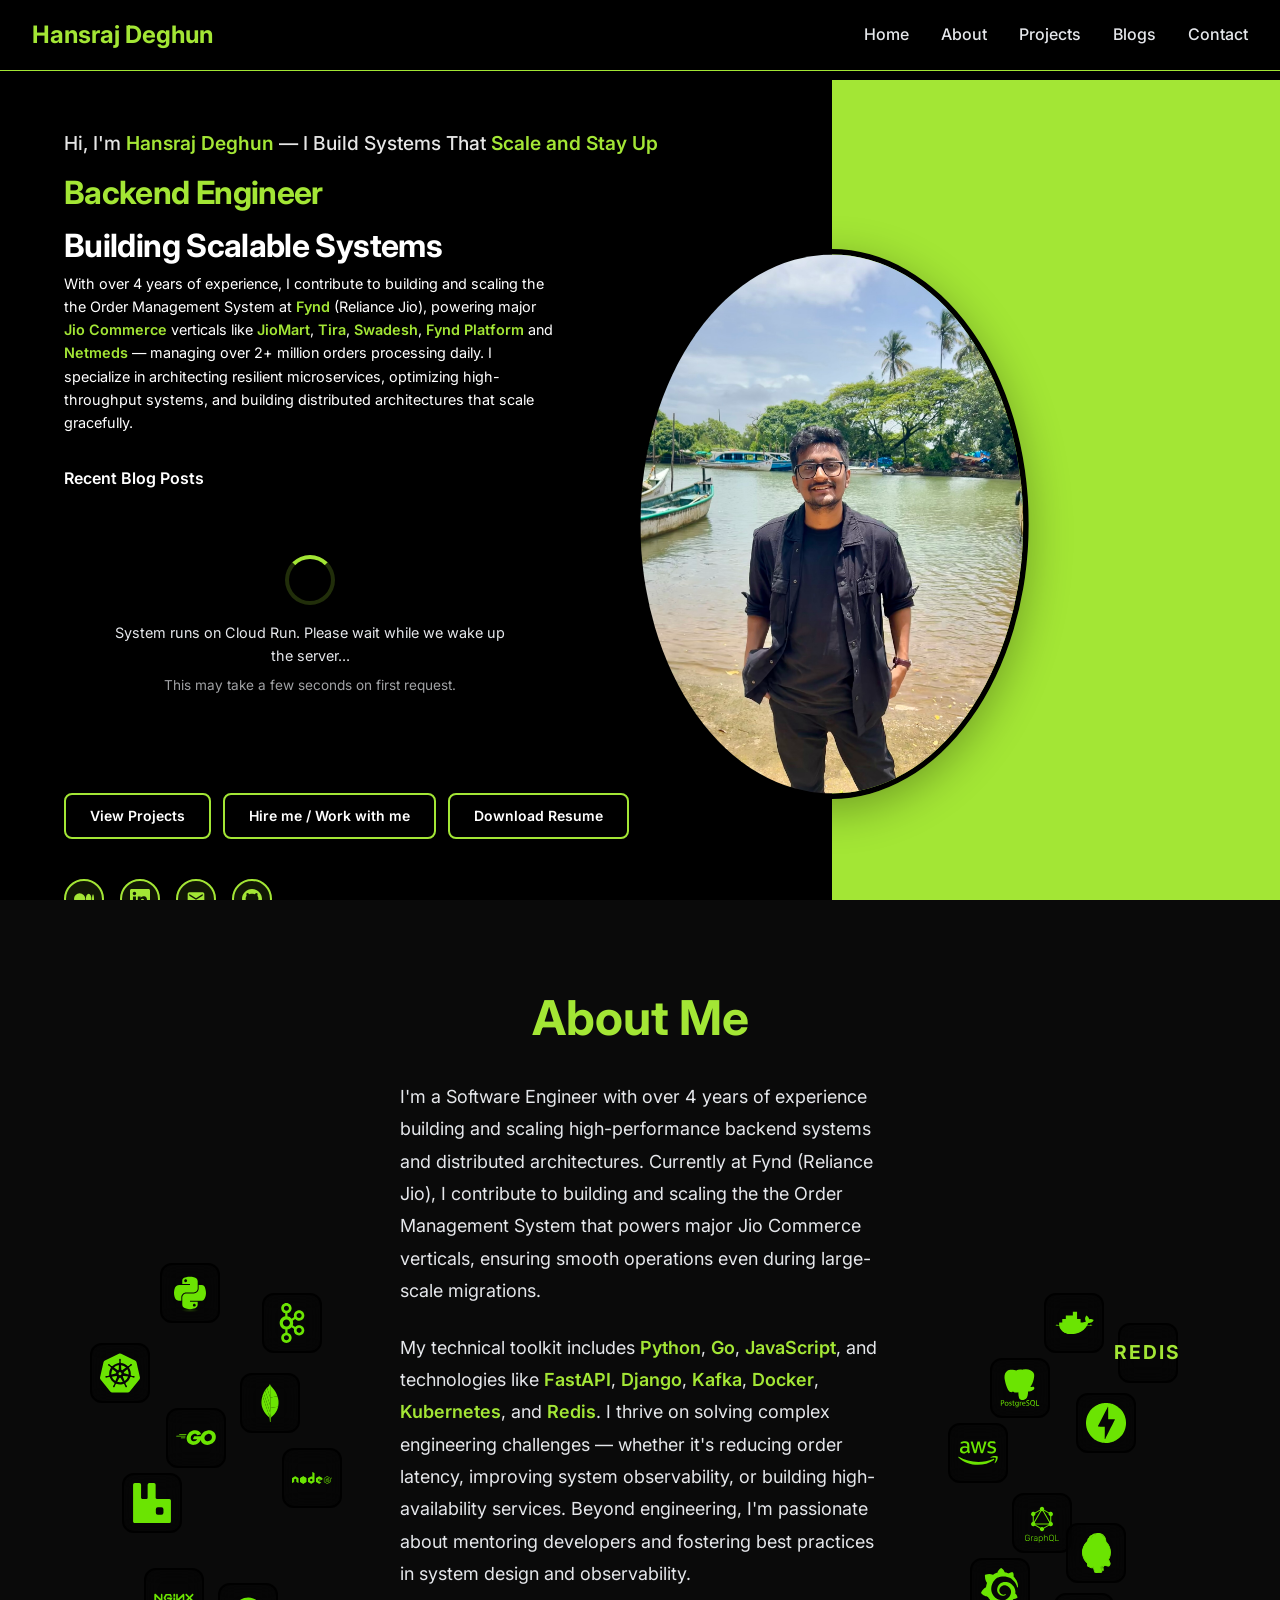
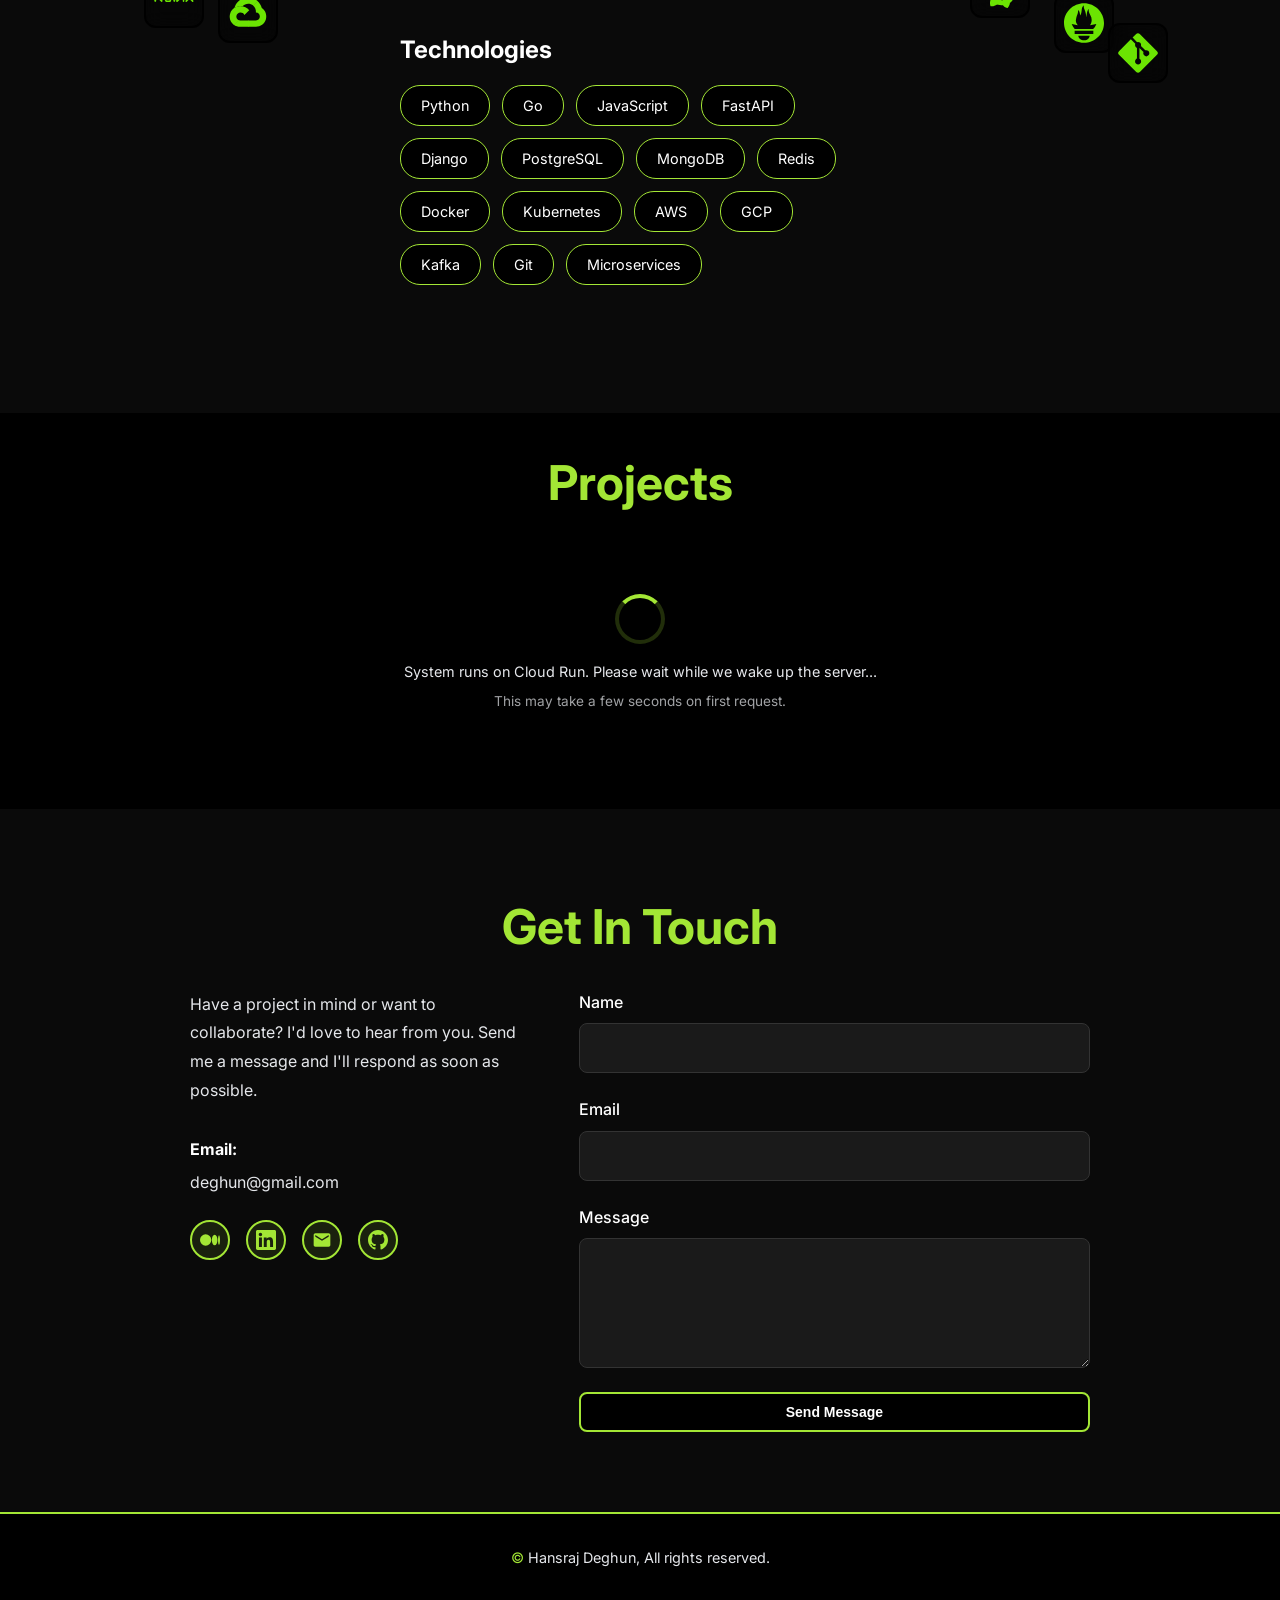
==== index.html @ 4da6bcdc "updated info" ====
<!DOCTYPE html>
<html lang="en">
<head>
    <!-- Common Head Tags (shared across all pages) -->
    <meta charset="UTF-8">
    <meta name="viewport" content="width=device-width, initial-scale=1.0">
    <meta name="author" content="Hansraj Deghun">
    
    <!-- Favicon -->
    <link rel="icon" type="image/svg+xml" href="favicon.svg">
    <link rel="apple-touch-icon" href="favicon.svg">
    
    <!-- Fonts -->
    <link rel="preconnect" href="https://fonts.googleapis.com">
    <link rel="preconnect" href="https://fonts.gstatic.com" crossorigin>
    <link href="https://fonts.googleapis.com/css2?family=Inter:wght@300;400;500;600;700&display=swap" rel="stylesheet">
    
    <!-- Styles -->
    <link rel="stylesheet" href="styles.css">
    
    <!-- API Configuration -->
    <script src="config.js"></script>
    
    <!-- Sitemap -->
    <link rel="sitemap" type="application/xml" href="sitemap.xml">
    
    <!-- Page-specific meta tags -->
    <meta name="description" content="Hansraj Deghun - Senior Software Engineer & Backend Engineer with 4+ years of experience building scalable systems. Leading Order Management System at Fynd (Reliance Jio), managing 2M+ orders daily. Specialized in Python, Go, Microservices, Distributed Systems, Kubernetes, and Kafka.">
    <meta name="keywords" content="Hansraj Deghun, Senior Software Engineer, Backend Engineer, Software Engineer, Python Developer, Go Developer, Microservices Architect, Distributed Systems Engineer, Kubernetes Expert, Kafka Specialist, Backend Developer, Full Stack Engineer, DevOps Engineer, Cloud Engineer, Portfolio, Software Engineering, Tech Lead, Senior Developer">
    <meta name="robots" content="index, follow, max-image-preview:large, max-snippet:-1, max-video-preview:-1">
    <meta name="googlebot" content="index, follow">
    <link rel="canonical" href="https://hansraj.me/">
    
    <!-- Open Graph / Facebook -->
    <meta property="og:type" content="profile">
    <meta property="og:title" content="Hansraj Deghun - Senior Software Engineer | Backend Engineer Portfolio">
    <meta property="og:description" content="Senior Software Engineer & Backend Engineer with 4+ years of experience building scalable systems. Leading Order Management System at Fynd (Reliance Jio), managing 2M+ orders daily.">
    <meta property="og:url" content="https://hansraj.me">
    <meta property="og:image" content="https://hansraj.me/IMG_1060.JPEG">
    <meta property="og:image:secure_url" content="https://hansraj.me/IMG_1060.JPEG">
    <meta property="og:image:type" content="image/jpeg">
    <meta property="og:image:alt" content="Hansraj Deghun - Senior Software Engineer & Backend Engineer">
    <meta property="og:site_name" content="Hansraj Deghun Portfolio">
    <meta property="profile:first_name" content="Hansraj">
    <meta property="profile:last_name" content="Deghun">
    
    <!-- Twitter -->
    <meta name="twitter:card" content="summary_large_image">
    <meta name="twitter:title" content="Hansraj Deghun - Senior Software Engineer | Backend Engineer">
    <meta name="twitter:description" content="Senior Software Engineer & Backend Engineer with 4+ years of experience building scalable systems. Specialized in Python, Go, Microservices, and Distributed Systems.">
    <meta name="twitter:image" content="https://hansraj.me/IMG_1060.JPEG">
    <meta name="twitter:image:alt" content="Hansraj Deghun - Senior Software Engineer & Backend Engineer">
    
    <!-- Structured Data (JSON-LD) for SEO -->
    <script type="application/ld+json">
    {
      "@context": "https://schema.org",
      "@type": "Person",
      "name": "Hansraj Deghun",
      "jobTitle": "Senior Software Engineer",
      "alternateName": "Backend Engineer",
      "description": "Senior Software Engineer & Backend Engineer with 4+ years of experience building scalable systems. Leading Order Management System at Fynd (Reliance Jio), managing 2M+ orders daily.",
      "url": "https://hansraj.me",
      "image": "https://hansraj.me/IMG_1060.JPEG",
      "sameAs": [
        "https://www.linkedin.com/in/hansraj-deghun",
        "https://github.com/hansraj1999"
      ],
      "knowsAbout": [
        "Python",
        "Go",
        "Microservices",
        "Distributed Systems",
        "Kubernetes",
        "Kafka",
        "Backend Engineering",
        "Software Engineering",
        "Cloud Computing",
        "DevOps",
        "MongoDB",
        "Redis",
        "PostgreSQL",
        "FastAPI",
        "Docker",
        "AWS",
        "GCP"
      ],
      "worksFor": {
        "@type": "Organization",
        "name": "Fynd (Reliance Jio)",
        "url": "https://www.fynd.com"
      },
      "alumniOf": {
        "@type": "EducationalOrganization",
        "name": "Engineering College"
      }
    }
    </script>
    
    <script type="application/ld+json">
    {
      "@context": "https://schema.org",
      "@type": "WebSite",
      "name": "Hansraj Deghun - Portfolio",
      "url": "https://hansraj.me",
      "description": "Portfolio of Hansraj Deghun - Senior Software Engineer & Backend Engineer specializing in scalable systems, microservices, and distributed systems.",
      "author": {
        "@type": "Person",
        "name": "Hansraj Deghun"
      },
      "potentialAction": {
        "@type": "SearchAction",
        "target": "https://hansraj.me/?s={search_term_string}",
        "query-input": "required name=search_term_string"
      }
    }
    </script>
    
    <title>Hansraj Deghun - Senior Software Engineer | Backend Engineer Portfolio</title>
</head>
<body>
    <!-- Navigation - Loaded from common navbar.html -->
    <div id="navbar-placeholder"></div>

    <!-- Hero Section -->
    <section id="home" class="hero">
        <div class="container">
            <div class="hero-wrapper">
                <div class="hero-content">
                    <p class="hero-greeting">
                        Hi, I'm <span class="greeting-name">Hansraj Deghun</span> — I Build Systems That <span class="greeting-highlight">Scale and Stay Up</span>
                    </p>
                    <h1 class="hero-title">
                        <span class="gradient-text">Backend Engineer</span> Building Scalable Systems
                    </h1>
                    <p class="hero-subtitle">
                        With over 4 years of experience, I contribute to building and scaling the the Order Management System at <a href="https://www.fynd.com/" target="_blank" rel="noopener noreferrer" class="company-link">Fynd</a> (Reliance Jio), 
                        powering major <a href="https://www.jiocommerce.io/" target="_blank" rel="noopener noreferrer" class="company-link">Jio Commerce</a> verticals like <a href="https://jiomart.com" target="_blank" rel="noopener noreferrer" class="company-link">JioMart</a>, <a href="https://www.tirabeauty.com/" target="_blank" rel="noopener noreferrer" class="company-link">Tira</a>, <a href="https://www.swadeshonline.com/" target="_blank" rel="noopener noreferrer" class="company-link">Swadesh</a>, <a href="https://platform.fynd.com/" target="_blank" rel="noopener noreferrer" class="company-link">Fynd Platform</a> and <a href="https://www.netmeds.com/" target="_blank" rel="noopener noreferrer" class="company-link">Netmeds</a> — managing 
                        over 2+ million orders processing daily. I specialize in architecting resilient microservices, optimizing 
                        high-throughput systems, and building distributed architectures that scale gracefully.
                    </p>
                    <div class="hero-blogs" style="margin-top: 2rem;">
                        <h3 style="color: #ffffff; font-size: 1rem; font-weight: 600; margin-bottom: 1rem;">Recent Blog Posts</h3>
                        <div id="hero-blog-list" style="max-width: 100%;">
                            <!-- Blogs will be loaded here -->
                        </div>
                    </div>
                    <div class="hero-buttons" style="margin-top: 2rem;">
                        <a href="#projects" class="btn btn-primary">View Projects</a>
                        <a href="#contact" class="btn btn-secondary">Hire me / Work with me</a>
                        <a href="https://drive.google.com/file/d/1qyRnaDMFLNeU6RwMnWXXfdt6IRiEaP0L/view?usp=sharing" class="btn btn-secondary" target="_blank">Download Resume</a>
                    </div>
                    <div class="social-links" style="margin-top: 1.5rem;">
                        <a href="https://medium.com/@deghun" target="_blank" rel="noopener noreferrer" class="social-link" aria-label="Medium">
                            <svg width="24" height="24" viewBox="0 0 24 24" fill="currentColor">
                                <path d="M13.54 12a6.8 6.8 0 01-6.77 6.82A6.8 6.8 0 010 12a6.8 6.8 0 016.77-6.82A6.8 6.8 0 0113.54 12zM20.96 12c0 3.54-1.51 6.42-3.38 6.42-1.87 0-3.39-2.88-3.39-6.42s1.52-6.42 3.39-6.42 3.38 2.88 3.38 6.42M24 12c0 3.17-.53 5.75-1.19 5.75-.66 0-1.19-2.58-1.19-5.75s.53-5.75 1.19-5.75C23.47 6.25 24 8.83 24 12z"/>
                            </svg>
                        </a>
                        <a href="https://www.linkedin.com/in/hansraj-deghun" target="_blank" rel="noopener noreferrer" class="social-link" aria-label="LinkedIn">
                            <svg width="24" height="24" viewBox="0 0 24 24" fill="currentColor">
                                <path d="M20.447 20.452h-3.554v-5.569c0-1.328-.027-3.037-1.852-3.037-1.853 0-2.136 1.445-2.136 2.939v5.667H9.351V9h3.414v1.561h.046c.477-.9 1.637-1.85 3.37-1.85 3.601 0 4.267 2.37 4.267 5.455v6.286zM5.337 7.433c-1.144 0-2.063-.926-2.063-2.065 0-1.138.92-2.063 2.063-2.063 1.14 0 2.064.925 2.064 2.063 0 1.139-.925 2.065-2.064 2.065zm1.782 13.019H3.555V9h3.564v11.452zM22.225 0H1.771C.792 0 0 .774 0 1.729v20.542C0 23.227.792 24 1.771 24h20.451C23.2 24 24 23.227 24 22.271V1.729C24 .774 23.2 0 22.222 0h.003z"/>
                            </svg>
                        </a>
                        <a href="mailto:deghun@gmail.com" class="social-link" aria-label="Email">
                            <svg width="24" height="24" viewBox="0 0 24 24" fill="currentColor">
                                <path d="M20 4H4c-1.1 0-1.99.9-1.99 2L2 18c0 1.1.9 2 2 2h16c1.1 0 2-.9 2-2V6c0-1.1-.9-2-2-2zm0 4l-8 5-8-5V6l8 5 8-5v2z"/>
                            </svg>
                        </a>
                        <a href="https://github.com/hansraj1999" target="_blank" rel="noopener noreferrer" class="social-link" aria-label="GitHub">
                            <svg width="24" height="24" viewBox="0 0 24 24" fill="currentColor">
                                <path d="M12 0c-6.626 0-12 5.373-12 12 0 5.302 3.438 9.8 8.207 11.387.599.111.793-.261.793-.577v-2.234c-3.338.726-4.033-1.416-4.033-1.416-.546-1.387-1.333-1.756-1.333-1.756-1.089-.745.083-.729.083-.729 1.205.084 1.839 1.237 1.839 1.237 1.07 1.834 2.807 1.304 3.492.997.107-.775.418-1.305.762-1.604-2.665-.305-5.467-1.334-5.467-5.931 0-1.311.469-2.381 1.236-3.221-.124-.303-.535-1.524.117-3.176 0 0 1.008-.322 3.301 1.23.957-.266 1.983-.399 3.003-.404 1.02.005 2.047.138 3.006.404 2.291-1.552 3.297-1.23 3.297-1.23.653 1.653.242 2.874.118 3.176.77.84 1.235 1.911 1.235 3.221 0 4.609-2.807 5.624-5.479 5.921.43.372.823 1.102.823 2.222v3.293c0 .319.192.694.801.576 4.765-1.589 8.199-6.086 8.199-11.386 0-6.627-5.373-12-12-12z"/>
                            </svg>
                        </a>
                    </div>
                </div>
                <div class="hero-image">
                    <img src="IMG_1060.JPEG" alt="Backend Engineer" class="profile-image">
                </div>
            </div>
        </div>
        <a href="#about" class="scroll-indicator" aria-label="Scroll to about">
            <svg width="24" height="24" viewBox="0 0 24 24" fill="none" stroke="currentColor" stroke-width="2">
                <path d="M6 9l6 6 6-6"/>
            </svg>
        </a>
    </section>

    <!-- About Section -->
    <section id="about" class="about">
        <div class="container">
            <h2 class="section-title">About Me</h2>
            <div class="about-content">
                <div class="tech-logos tech-logos-left">
                    <div class="tech-logo floating" style="top: 6%; left: 40%; animation-delay: 0s;" title="Python">
                        <img src="images/logos/python.svg" alt="Python">
                    </div>
                    <div class="tech-logo floating" style="top: 12%; left: 72%; animation-delay: 0.3s;" title="Kafka">
                        <img src="images/logos/kafka.svg" alt="Kafka">
                    </div>
                    <div class="tech-logo floating" style="top: 22%; left: 18%; animation-delay: 0.6s;" title="Kubernetes">
                        <img src="images/logos/kubernetes.svg" alt="Kubernetes">
                    </div>
                    <div class="tech-logo floating" style="top: 28%; left: 65%; animation-delay: 0.9s;" title="MongoDB">
                        <img src="images/logos/mongodb.svg" alt="MongoDB">
                    </div>
                    <div class="tech-logo floating" style="top: 35%; left: 42%; animation-delay: 1.2s;" title="Go">
                        <img src="images/logos/go.svg" alt="Go" onerror="this.src='images/logos/go-fallback.svg'">
                    </div>
                    <div class="tech-logo floating" style="top: 43%; left: 78%; animation-delay: 1.5s;" title="Node.js">
                        <img src="images/logos/nodejs.svg" alt="Node.js" onerror="this.src='images/logos/nodejs-fallback.svg'">
                    </div>
                    <div class="tech-logo floating" style="top: 48%; left: 28%; animation-delay: 1.8s;" title="RabbitMQ">
                        <img src="images/logos/rabbitmq.svg" alt="RabbitMQ">
                    </div>
                    <div class="tech-logo floating" style="top: 55%; left: 68%; animation-delay: 2.1s;" title="Elasticsearch">
                        <img src="images/logos/elasticsearch-fallback.svg" alt="Elasticsearch">
                    </div>
                    <div class="tech-logo floating" style="top: 67%; left: 35%; animation-delay: 2.4s;" title="Nginx">
                        <img src="images/logos/nginx.svg" alt="Nginx">
                    </div>
                    <div class="tech-logo floating" style="top: 70%; left: 58%; animation-delay: 2.7s;" title="Google Cloud Platform">
                        <img src="images/logos/gcp-fallback.svg" alt="GCP">
                    </div>
                </div>
                <div class="about-text">
                    <p>
                        I'm a Software Engineer with over 4 years of experience building and scaling 
                        high-performance backend systems and distributed architectures. Currently at Fynd (Reliance Jio), 
                        I contribute to building and scaling the the Order Management System that powers major Jio Commerce verticals, ensuring smooth 
                        operations even during large-scale migrations.
                    </p>
                    <p>
                        My technical toolkit includes <span class="tech-highlight">Python</span>, <span class="tech-highlight">Go</span>, <span class="tech-highlight">JavaScript</span>, and technologies like <span class="tech-highlight">FastAPI</span>, <span class="tech-highlight">Django</span>, 
                        <span class="tech-highlight">Kafka</span>, <span class="tech-highlight">Docker</span>, <span class="tech-highlight">Kubernetes</span>, and <span class="tech-highlight">Redis</span>. I thrive on solving complex engineering challenges — 
                        whether it's reducing order latency, improving system observability, or building high-availability 
                        services. Beyond engineering, I'm passionate about mentoring developers and fostering best 
                        practices in system design and observability.
                    </p>
                    <div class="skills">
                        <h3>Technologies</h3>
                        <div class="skill-tags">
                            <span class="skill-tag">Python</span>
                            <span class="skill-tag">Go</span>
                            <span class="skill-tag">JavaScript</span>
                            <span class="skill-tag">FastAPI</span>
                            <span class="skill-tag">Django</span>
                            <span class="skill-tag">PostgreSQL</span>
                            <span class="skill-tag">MongoDB</span>
                            <span class="skill-tag">Redis</span>
                            <span class="skill-tag">Docker</span>
                            <span class="skill-tag">Kubernetes</span>
                            <span class="skill-tag">AWS</span>
                            <span class="skill-tag">GCP</span>
                            <span class="skill-tag">Kafka</span>
                            <span class="skill-tag">Git</span>
                            <span class="skill-tag">Microservices</span>
                        </div>
                    </div>
                </div>
                <div class="tech-logos tech-logos-right">
                    <div class="tech-logo floating" style="top: 12%; right: 45%; animation-delay: 0.2s;" title="Docker">
                        <img src="images/logos/docker.svg" alt="Docker">
                    </div>
                    <div class="tech-logo floating tech-logo-text" style="top: 18%; right: 22%; animation-delay: 0.5s;" title="Redis">
                        <span>Redis</span>
                    </div>
                    <div class="tech-logo floating" style="top: 25%; right: 62%; animation-delay: 0.8s;" title="PostgreSQL">
                        <img src="images/logos/postgresql.svg" alt="PostgreSQL" onerror="this.src='images/logos/postgresql-fallback.svg'">
                    </div>
                    <div class="tech-logo floating" style="top: 32%; right: 35%; animation-delay: 1.1s;" title="FastAPI">
                        <img src="images/logos/fastapi.svg" alt="FastAPI">
                    </div>
                    <div class="tech-logo floating" style="top: 38%; right: 75%; animation-delay: 1.4s;" title="AWS">
                        <img src="images/logos/aws.svg" alt="AWS">
                    </div>
                    <div class="tech-logo floating" style="top: 45%; right: 28%; animation-delay: 1.7s;" title="Terraform">
                        <img src="images/logos/terraform.svg" alt="Terraform">
                    </div>
                    <div class="tech-logo floating" style="top: 52%; right: 55%; animation-delay: 2s;" title="GraphQL">
                        <img src="images/logos/graphql-alt.svg" alt="GraphQL" onerror="this.src='images/logos/graphql-fallback.svg'">
                    </div>
                    <div class="tech-logo floating" style="top: 58%; right: 38%; animation-delay: 2.3s;" title="Jenkins">
                        <img src="images/logos/jenkins.svg" alt="Jenkins" onerror="this.src='images/logos/jenkins-fallback.svg'">
                    </div>
                    <div class="tech-logo floating" style="top: 65%; right: 68%; animation-delay: 2.6s;" title="Grafana">
                        <img src="images/logos/grafana.svg" alt="Grafana" onerror="this.src='images/logos/grafana-fallback.svg'">
                    </div>
                    <div class="tech-logo floating" style="top: 72%; right: 42%; animation-delay: 2.9s;" title="Prometheus">
                        <img src="images/logos/prometheus.svg" alt="Prometheus">
                    </div>
                    <div class="tech-logo floating" style="top: 78%; right: 25%; animation-delay: 3.2s;" title="Git">
                        <img src="images/logos/git.svg" alt="Git">
                    </div>
                </div>
            </div>
        </div>
    </section>

    <!-- Projects Section -->
    <section id="projects" class="projects">
        <div class="container">
            <h2 class="section-title">Projects</h2>
            <div class="projects-grid" id="projects-grid">
                <div class="project-card skeleton">
                    <div class="skeleton-line"></div>
                    <div class="skeleton-line short"></div>
                </div>
                <div class="project-card skeleton">
                    <div class="skeleton-line"></div>
                    <div class="skeleton-line short"></div>
                </div>
            </div>
        </div>
    </section>


    <!-- Contact Section -->
    <section id="contact" class="contact">
        <div class="container">
            <h2 class="section-title">Get In Touch</h2>
            <div class="contact-content">
                <div class="contact-info">
                    <p>
                        Have a project in mind or want to collaborate? 
                        I'd love to hear from you. Send me a message and I'll respond as soon as possible.
                    </p>
                    <div class="contact-details">
                        <div class="contact-item">
                            <strong>Email:</strong>
                            <span id="contact-email">deghun@gmail.com</span>
                        </div>
                    </div>
                    <div class="social-links">
                        <a href="https://medium.com/@deghun" target="_blank" rel="noopener noreferrer" class="social-link" aria-label="Medium">
                            <svg width="24" height="24" viewBox="0 0 24 24" fill="currentColor">
                                <path d="M13.54 12a6.8 6.8 0 01-6.77 6.82A6.8 6.8 0 010 12a6.8 6.8 0 016.77-6.82A6.8 6.8 0 0113.54 12zM20.96 12c0 3.54-1.51 6.42-3.38 6.42-1.87 0-3.39-2.88-3.39-6.42s1.52-6.42 3.39-6.42 3.38 2.88 3.38 6.42M24 12c0 3.17-.53 5.75-1.19 5.75-.66 0-1.19-2.58-1.19-5.75s.53-5.75 1.19-5.75C23.47 6.25 24 8.83 24 12z"/>
                            </svg>
                        </a>
                        <a href="https://www.linkedin.com/in/hansraj-deghun" target="_blank" rel="noopener noreferrer" class="social-link" aria-label="LinkedIn">
                            <svg width="24" height="24" viewBox="0 0 24 24" fill="currentColor">
                                <path d="M20.447 20.452h-3.554v-5.569c0-1.328-.027-3.037-1.852-3.037-1.853 0-2.136 1.445-2.136 2.939v5.667H9.351V9h3.414v1.561h.046c.477-.9 1.637-1.85 3.37-1.85 3.601 0 4.267 2.37 4.267 5.455v6.286zM5.337 7.433c-1.144 0-2.063-.926-2.063-2.065 0-1.138.92-2.063 2.063-2.063 1.14 0 2.064.925 2.064 2.063 0 1.139-.925 2.065-2.064 2.065zm1.782 13.019H3.555V9h3.564v11.452zM22.225 0H1.771C.792 0 0 .774 0 1.729v20.542C0 23.227.792 24 1.771 24h20.451C23.2 24 24 23.227 24 22.271V1.729C24 .774 23.2 0 22.222 0h.003z"/>
                            </svg>
                        </a>
                        <a href="mailto:deghun@gmail.com" class="social-link" aria-label="Email">
                            <svg width="24" height="24" viewBox="0 0 24 24" fill="currentColor">
                                <path d="M20 4H4c-1.1 0-1.99.9-1.99 2L2 18c0 1.1.9 2 2 2h16c1.1 0 2-.9 2-2V6c0-1.1-.9-2-2-2zm0 4l-8 5-8-5V6l8 5 8-5v2z"/>
                            </svg>
                        </a>
                        <a href="https://github.com/hansraj1999" target="_blank" rel="noopener noreferrer" class="social-link" aria-label="GitHub">
                            <svg width="24" height="24" viewBox="0 0 24 24" fill="currentColor">
                                <path d="M12 0c-6.626 0-12 5.373-12 12 0 5.302 3.438 9.8 8.207 11.387.599.111.793-.261.793-.577v-2.234c-3.338.726-4.033-1.416-4.033-1.416-.546-1.387-1.333-1.756-1.333-1.756-1.089-.745.083-.729.083-.729 1.205.084 1.839 1.237 1.839 1.237 1.07 1.834 2.807 1.304 3.492.997.107-.775.418-1.305.762-1.604-2.665-.305-5.467-1.334-5.467-5.931 0-1.311.469-2.381 1.236-3.221-.124-.303-.535-1.524.117-3.176 0 0 1.008-.322 3.301 1.23.957-.266 1.983-.399 3.003-.404 1.02.005 2.047.138 3.006.404 2.291-1.552 3.297-1.23 3.297-1.23.653 1.653.242 2.874.118 3.176.77.84 1.235 1.911 1.235 3.221 0 4.609-2.807 5.624-5.479 5.921.43.372.823 1.102.823 2.222v3.293c0 .319.192.694.801.576 4.765-1.589 8.199-6.086 8.199-11.386 0-6.627-5.373-12-12-12z"/>
                            </svg>
                        </a>
                    </div>
                </div>
                <form class="contact-form" id="contact-form">
                    <div class="form-group">
                        <label for="name">Name</label>
                        <input type="text" id="name" name="name" required>
                    </div>
                    <div class="form-group">
                        <label for="email">Email</label>
                        <input type="email" id="email" name="email" required>
                    </div>
                    <div class="form-group">
                        <label for="message">Message</label>
                        <textarea id="message" name="message" rows="5" required></textarea>
                    </div>
                    <button type="submit" class="btn btn-primary">Send Message</button>
                    <div class="form-message" id="form-message"></div>
                </form>
            </div>
        </div>
    </section>

    <!-- Footer - Loaded from common footer.html -->
    <div id="footer-placeholder"></div>

    <script src="script.js"></script>
    <script>
        // Ensure navbar and footer load even if script.js hasn't fully loaded
        (function() {
            if (document.getElementById('navbar-placeholder')) {
                // Wait for loadNavbar function to be available
                function tryLoadNavbar() {
                    if (typeof loadNavbar === 'function') {
                        loadNavbar();
                    } else {
                        setTimeout(tryLoadNavbar, 50);
                    }
                }
                tryLoadNavbar();
            }
            
            if (document.getElementById('footer-placeholder')) {
                // Wait for loadFooter function to be available
                function tryLoadFooter() {
                    if (typeof loadFooter === 'function') {
                        loadFooter();
                    } else {
                        setTimeout(tryLoadFooter, 50);
                    }
                }
                tryLoadFooter();
            }
        })();
    </script>
</body>
</html>
---- styles.css ----
:root {
    --primary-color: #a3e635;
    --primary-dark: #84cc16;
    --secondary-color: #a3e635;
    --text-primary: #ffffff;
    --text-secondary: #e5e7eb;
    --bg-primary: #000000;
    --bg-secondary: #0a0a0a;
    --bg-card: #1a1a1a;
    --border-color: #333333;
    --accent-green: #a3e635;
    --gradient: linear-gradient(135deg, #a3e635 0%, #84cc16 100%);
}

* {
    margin: 0;
    padding: 0;
    box-sizing: border-box;
}

body {
    font-family: 'Inter', -apple-system, BlinkMacSystemFont, 'Segoe UI', sans-serif;
    background-color: #000000;
    color: var(--text-primary);
    line-height: 1.6;
    overflow-x: hidden;
}

.container {
    max-width: 1200px;
    margin: 0 auto;
    padding: 0 2rem;
}

.hero .container {
    max-width: 100%;
    padding: 0;
    width: 100%;
    height: 100%;
}

.about .container {
    max-width: 100%;
    padding: 0;
    width: 100%;
}

/* Navigation */
.navbar {
    position: fixed;
    top: 0;
    width: 100%;
    background: #000000;
    backdrop-filter: blur(10px);
    border-bottom: 1px solid #a3e635;
    z-index: 1000;
    transition: all 0.3s ease;
}

.navbar .container {
    display: flex;
    justify-content: space-between;
    align-items: center;
    padding: 1rem 2rem;
    max-width: 100%;
    width: 100%;
}

.navbar .container > * {
    flex: 0 0 auto;
}

.nav-brand {
    font-size: 1.5rem;
    font-weight: 700;
    color: #a3e635;
    text-decoration: none;
    transition: color 0.3s ease;
}

.nav-brand:hover {
    color: #84cc16;
}

.nav-links {
    display: flex;
    list-style: none;
    gap: 2rem;
    margin-left: auto;
}

.nav-links a {
    color: var(--text-secondary);
    text-decoration: none;
    transition: color 0.3s ease;
    font-weight: 500;
}

.nav-links a:hover {
    color: var(--primary-color);
}

/* Hero Section */
.hero {
    min-height: 100vh;
    height: 100vh;
    display: flex;
    align-items: stretch;
    justify-content: stretch;
    position: relative;
    padding-top: 80px;
    background: #000000;
    overflow: visible;
    border-bottom: 1px solid #000000;
}

.hero-wrapper {
    display: grid;
    grid-template-columns: 65% 35%;
    gap: 0;
    align-items: stretch;
    width: 100%;
    max-width: 100%;
    min-height: calc(100vh - 80px);
    height: calc(100vh - 80px);
}

.hero-content {
    text-align: left;
    animation: fadeInUp 0.8s ease;
    display: flex;
    flex-direction: column;
    justify-content: center;
    align-self: stretch;
    padding: 3rem 4rem;
    background: #000000;
    position: relative;
    z-index: 1;
}

.hero-content > * {
    margin-bottom: 1rem;
}

.hero-content > *:last-child {
    margin-bottom: 0;
}

.hero-image {
    display: flex;
    flex-direction: column;
    justify-content: center;
    align-items: center;
    align-self: stretch;
    animation: fadeInUp 0.8s ease 0.2s both;
    background: #a3e635;
    padding: 0;
    position: relative;
    height: 100%;
    overflow: visible;
    z-index: 2;
}

.tech-logos {
    position: absolute;
    top: 0;
    left: 0;
    width: 100%;
    height: 100%;
    z-index: 1;
    pointer-events: none;
}

.about .tech-logos {
    position: relative;
    width: 100%;
    height: 500px;
    min-height: 400px;
}

.about-text {
    text-align: left;
    z-index: 2;
}

.tech-logo {
    position: absolute;
    width: 60px;
    height: 60px;
    background: rgba(0, 0, 0, 0.4);
    border: 2px solid #000000;
    border-radius: 12px;
    display: flex;
    align-items: center;
    justify-content: center;
    backdrop-filter: blur(10px);
    transition: all 0.3s ease;
    cursor: pointer;
    pointer-events: all;
    padding: 0.5rem;
}

.tech-logo img {
    width: 100%;
    height: 100%;
    object-fit: contain;
    filter: brightness(0) saturate(100%) invert(67%) sepia(95%) saturate(1352%) hue-rotate(45deg) brightness(102%);
}

.tech-logo-text {
    display: flex;
    align-items: center;
    justify-content: center;
    font-weight: 700;
    font-size: 1.2rem;
    color: #a3e635;
    text-transform: uppercase;
    letter-spacing: 0.1em;
}

.tech-logo-text span {
    color: #a3e635;
}

.tech-logo:hover {
    background: rgba(0, 0, 0, 0.6);
    transform: translateY(-8px) scale(1.15);
    border-color: #ffffff;
    box-shadow: 0 10px 30px rgba(0, 0, 0, 0.5);
}

.tech-logo.floating {
    animation: float 6s ease-in-out infinite;
}

@keyframes float {
    0%, 100% {
        transform: translateY(0px) translateX(0px);
    }
    25% {
        transform: translateY(-10px) translateX(8px);
    }
    50% {
        transform: translateY(-8px) translateX(-6px);
    }
    75% {
        transform: translateY(-12px) translateX(4px);
    }
}

/* Prevent logos from overlapping center image area */
.tech-logo {
    max-width: 60px;
    max-height: 60px;
}

/* Ensure logos stay near edges, avoiding center 40-60% vertical area */
.tech-logo[style*="top: 45%"],
.tech-logo[style*="top: 50%"],
.tech-logo[style*="top: 55%"] {
    display: none;
}

.profile-image {
    width: 500px;
    height: 500px;
    max-width: 80%;
    max-height: 80%;
    object-fit: cover;
    object-position: center center;
    border: 5px solid #000000;
    transition: transform 0.3s ease;
    border-radius: 50%;
    display: block;
    aspect-ratio: 1 / 1;
    position: absolute;
    left: 0;
    top: 50%;
    transform: translate(-50%, -50%) scale(1.1);
    box-shadow: 0 10px 40px rgba(0, 0, 0, 0.3);
    z-index: 10;
    transform-origin: center center;
}

.profile-image:hover {
    transform: translate(-50%, -50%) scale(1.15);
}

.hero-greeting {
    font-size: clamp(1rem, 1.5vw, 1.25rem);
    color: rgba(255, 255, 255, 0.9);
    margin-bottom: 0.75rem;
    font-weight: 500;
    animation: fadeInUp 0.8s ease 0.1s both;
    position: relative;
    z-index: 1;
    line-height: 1.6;
}

.greeting-name {
    color: #a3e635;
    font-weight: 600;
}

.greeting-highlight {
    color: #a3e635;
    font-weight: 600;
}

.hero-title {
    font-size: clamp(1.5rem, 3vw, 2rem);
    font-weight: 700;
    margin-bottom: 0;
    line-height: 1.4;
    letter-spacing: -0.02em;
    color: #ffffff !important;
    display: flex;
    align-items: center;
    flex-wrap: wrap;
    gap: 0.5rem;
    position: relative;
    z-index: 1;
    max-width: 75%;
}

@media (min-width: 1025px) {
    .hero-title {
        white-space: nowrap;
    }
}

.gradient-text {
    color: #a3e635;
}

.hero-subtitle {
    font-size: 0.9rem;
    color: #ffffff !important;
    margin-bottom: 0;
    line-height: 1.6;
    max-width: 70%;
    margin-top: 0.25rem;
    position: relative;
    z-index: 1;
}

.hero-subtitle .company-link {
    color: #a3e635;
    text-decoration: none;
    font-weight: 600;
    border-bottom: 1px solid transparent;
    transition: all 0.3s ease;
}

.hero-subtitle .company-link:hover {
    color: #84cc16;
    border-bottom-color: #84cc16;
}

.hero-buttons {
    display: flex;
    gap: 0.75rem;
    justify-content: flex-start;
    flex-wrap: wrap;
    margin-top: 0.5rem;
}

.hero-blogs {
    text-align: left;
    max-width: 70%;
    position: relative;
    z-index: 1;
}

#hero-blog-list {
    text-align: left;
    word-wrap: break-word;
    overflow-wrap: break-word;
}

.social-links {
    display: flex;
    gap: 1rem;
    margin-top: 1.5rem;
    align-items: center;
}

.social-link {
    display: flex;
    align-items: center;
    justify-content: center;
    width: 40px;
    height: 40px;
    border-radius: 50%;
    background: rgba(163, 230, 53, 0.1);
    border: 2px solid #a3e635;
    color: #a3e635;
    transition: all 0.3s ease;
    text-decoration: none;
}

.social-link:hover {
    background: #a3e635;
    color: #000000;
    transform: translateY(-3px);
    box-shadow: 0 5px 15px rgba(163, 230, 53, 0.4);
}

.social-link svg {
    width: 20px;
    height: 20px;
}

.btn {
    padding: 0.625rem 1.5rem;
    border-radius: 8px;
    text-decoration: none;
    font-weight: 600;
    transition: all 0.3s ease;
    display: inline-block;
    border: none;
    cursor: pointer;
    font-size: 0.875rem;
}

.btn-primary {
    background: #000000;
    color: #ffffff;
    border: 2px solid #a3e635;
    box-shadow: none;
}

.btn-primary:hover {
    transform: translateY(-2px);
    background: #a3e635;
    color: #000000;
    border-color: #a3e635;
}

.btn-secondary {
    background: #000000;
    color: #ffffff;
    border: 2px solid #a3e635;
}

.btn-secondary:hover {
    border-color: #a3e635;
    background: #a3e635;
    color: #000000;
}

.scroll-indicator {
    position: absolute;
    bottom: 2rem;
    left: 50%;
    transform: translateX(-50%);
    color: #ffffff;
    opacity: 0.6;
    transition: all 0.3s ease;
    text-decoration: none;
    display: flex;
    align-items: center;
    justify-content: center;
    width: 40px;
    height: 40px;
    border-radius: 50%;
    background: rgba(0, 0, 0, 0.1);
    border: 1px solid rgba(0, 0, 0, 0.3);
}

.scroll-indicator:hover {
    opacity: 1;
    color: #a3e635;
    background: rgba(163, 230, 53, 0.2);
    border: 1px solid #a3e635;
    transform: translateX(-50%) translateY(-3px);
}

.scroll-indicator svg {
    width: 20px;
    height: 20px;
    animation: gentleBounce 2s ease-in-out infinite;
}

@keyframes gentleBounce {
    0%, 100% { transform: translateY(0); }
    50% { transform: translateY(5px); }
}

/* Section Styles */
section {
    padding: 5rem 0;
}

.section-title {
    font-size: clamp(2rem, 4vw, 3rem);
    font-weight: 700;
    text-align: center;
    margin-bottom: 1.5rem;
    color: #a3e635;
}

/* About Section */
.about {
    background: #0a0a0a;
    position: relative;
    overflow: hidden;
}

.about-content {
    max-width: 100%;
    width: 100%;
    margin: 0;
    padding: 0 2rem 3rem 2rem;
    display: grid;
    grid-template-columns: 1fr 1.5fr 1fr;
    gap: 3rem;
    align-items: center;
    position: relative;
}

.about-text p {
    font-size: 1.125rem;
    color: var(--text-secondary);
    margin-bottom: 1.5rem;
    line-height: 1.8;
}

.tech-highlight {
    color: #a3e635;
    font-weight: 600;
}

.skills {
    margin-top: 2.5rem;
}

.skills h3 {
    font-size: 1.5rem;
    margin-bottom: 1rem;
    color: var(--text-primary);
}

.skill-tags {
    display: flex;
    flex-wrap: wrap;
    gap: 0.75rem;
}

.skill-tag {
    padding: 0.5rem 1.25rem;
    background: #000000;
    border: 1px solid #a3e635;
    border-radius: 20px;
    font-size: 0.9rem;
    color: #ffffff;
    transition: all 0.3s ease;
}

.skill-tag:hover {
    border-color: #a3e635;
    background: #a3e635;
    color: #000000;
    transform: translateY(-2px);
}

/* Projects Section */
.projects {
    overflow-x: auto;
    overflow-y: hidden;
    padding-top: 2rem;
    padding-bottom: 3rem;
    scroll-behavior: smooth;
    -webkit-overflow-scrolling: touch;
}

.projects .container {
    display: flex;
    flex-direction: column;
    align-items: center;
    width: 100%;
}

/* Custom scrollbar for projects section */
.projects::-webkit-scrollbar {
    height: 8px;
}

.projects::-webkit-scrollbar-track {
    background: var(--bg-secondary);
    border-radius: 4px;
}

.projects::-webkit-scrollbar-thumb {
    background: var(--primary-color);
    border-radius: 4px;
}

.projects::-webkit-scrollbar-thumb:hover {
    background: var(--primary-dark);
}

.projects-grid {
    display: flex;
    flex-direction: row;
    gap: 2rem;
    width: max-content;
    min-width: 100%;
    padding: 0 2rem;
    justify-content: center;
    align-items: center;
    flex-wrap: nowrap;
    margin: 0 auto;
}

.project-card {
    background: var(--bg-card);
    border: 1px solid var(--border-color);
    border-radius: 12px;
    padding: 2rem;
    transition: all 0.3s ease;
    width: 450px;
    height: 400px;
    flex-shrink: 0;
    display: flex;
    flex-direction: column;
    overflow: hidden;
}

.project-card-clickable {
    cursor: pointer;
}

.project-card:hover {
    transform: translateY(-5px);
    border-color: var(--primary-color);
    box-shadow: 0 10px 30px rgba(99, 102, 241, 0.2);
}

.project-card h3 {
    font-size: 1.5rem;
    margin-bottom: 0.75rem;
    color: var(--text-primary);
    overflow: hidden;
    text-overflow: ellipsis;
    display: -webkit-box;
    -webkit-line-clamp: 2;
    line-clamp: 2;
    -webkit-box-orient: vertical;
}

.project-card p {
    color: var(--text-secondary);
    margin-bottom: 1rem;
    line-height: 1.6;
    flex: 1;
    overflow: hidden;
    text-overflow: ellipsis;
    display: -webkit-box;
    -webkit-line-clamp: 5;
    line-clamp: 5;
    -webkit-box-orient: vertical;
}

.project-buttons {
    display: flex;
    flex-wrap: wrap;
    gap: 0.75rem;
    margin-top: auto;
    padding-top: 1rem;
}

.project-btn {
    display: inline-flex;
    align-items: center;
    gap: 0.5rem;
    padding: 0.625rem 1rem;
    border-radius: 8px;
    text-decoration: none;
    font-weight: 600;
    font-size: 0.875rem;
    transition: all 0.3s ease;
    border: 2px solid;
    cursor: pointer;
    font-family: inherit;
    flex: 1;
    min-width: 100px;
    justify-content: center;
}

.project-btn svg {
    flex-shrink: 0;
}

.project-btn-github {
    background: #000000;
    color: #ffffff;
    border-color: #ffffff;
}

.project-btn-github:hover {
    background: #ffffff;
    color: #000000;
    transform: translateY(-2px);
}

.project-btn-demo {
    background: #000000;
    color: var(--primary-color);
    border-color: var(--primary-color);
}

.project-btn-demo:hover {
    background: var(--primary-color);
    color: #000000;
    transform: translateY(-2px);
}

.project-btn-details {
    background: rgba(163, 230, 53, 0.1);
    color: var(--primary-color);
    border-color: var(--primary-color);
}

.project-btn-details:hover {
    background: var(--primary-color);
    color: #000000;
    transform: translateY(-2px);
}

/* Project Modal */
.project-modal {
    display: none;
    position: fixed;
    top: 0;
    left: 0;
    width: 100%;
    height: 100%;
    background: rgba(0, 0, 0, 0.9);
    backdrop-filter: blur(10px);
    z-index: 2000;
    align-items: center;
    justify-content: center;
    padding: 2rem;
    overflow-y: auto;
}

.project-modal-content {
    background: var(--bg-card);
    border: 2px solid var(--primary-color);
    border-radius: 16px;
    padding: 2.5rem;
    max-width: 700px;
    width: 100%;
    max-height: 90vh;
    overflow-y: auto;
    position: relative;
    animation: modalFadeIn 0.3s ease;
}

@keyframes modalFadeIn {
    from {
        opacity: 0;
        transform: scale(0.9) translateY(-20px);
    }
    to {
        opacity: 1;
        transform: scale(1) translateY(0);
    }
}

.project-modal-close {
    position: absolute;
    top: 1rem;
    right: 1rem;
    background: transparent;
    border: none;
    color: var(--text-primary);
    font-size: 2rem;
    cursor: pointer;
    width: 40px;
    height: 40px;
    display: flex;
    align-items: center;
    justify-content: center;
    border-radius: 50%;
    transition: all 0.3s ease;
    line-height: 1;
}

.project-modal-close:hover {
    background: rgba(163, 230, 53, 0.2);
    color: var(--primary-color);
    transform: rotate(90deg);
}

.project-modal-content h2 {
    font-size: 2rem;
    margin-bottom: 1rem;
    color: var(--primary-color);
}

.project-modal-desc {
    font-size: 1.125rem;
    color: var(--text-secondary);
    margin-bottom: 2rem;
    line-height: 1.6;
}

.project-modal-section {
    margin-bottom: 2rem;
}

.project-modal-section h3 {
    font-size: 1.25rem;
    margin-bottom: 1rem;
    color: var(--text-primary);
    border-bottom: 2px solid var(--primary-color);
    padding-bottom: 0.5rem;
}

.project-modal-section p {
    color: var(--text-secondary);
    line-height: 1.8;
}

.project-tech-tags {
    display: flex;
    flex-wrap: wrap;
    gap: 0.75rem;
}

.project-tech-tag {
    padding: 0.5rem 1rem;
    background: rgba(163, 230, 53, 0.1);
    border: 1px solid var(--primary-color);
    border-radius: 20px;
    font-size: 0.875rem;
    color: var(--primary-color);
}

.project-features-list {
    list-style: none;
    padding: 0;
    margin: 0;
}

.project-features-list li {
    color: var(--text-secondary);
    padding: 0.5rem 0;
    padding-left: 1.5rem;
    position: relative;
    line-height: 1.6;
}

.project-features-list li::before {
    content: "→";
    position: absolute;
    left: 0;
    color: var(--primary-color);
    font-weight: bold;
}

.project-modal-actions {
    display: flex;
    gap: 1rem;
    margin-top: 2rem;
    flex-wrap: wrap;
}

.project-modal-actions .project-btn {
    flex: 1;
    min-width: 150px;
}

/* Custom scrollbar for modal */
.project-modal-content::-webkit-scrollbar {
    width: 8px;
}

.project-modal-content::-webkit-scrollbar-track {
    background: var(--bg-secondary);
    border-radius: 4px;
}

.project-modal-content::-webkit-scrollbar-thumb {
    background: var(--primary-color);
    border-radius: 4px;
}

.project-modal-content::-webkit-scrollbar-thumb:hover {
    background: var(--primary-dark);
}

/* Blog Section */
.blog {
    background: #0a0a0a;
}

.blog-grid {
    display: grid;
    grid-template-columns: repeat(auto-fit, minmax(300px, 1fr));
    gap: 2rem;
}

.blog-card {
    background: var(--bg-card);
    border: 1px solid var(--border-color);
    border-radius: 12px;
    padding: 2rem;
    transition: all 0.3s ease;
}

.blog-card:hover {
    transform: translateY(-5px);
    border-color: var(--primary-color);
    box-shadow: 0 10px 30px rgba(99, 102, 241, 0.2);
}

.blog-card h3 {
    font-size: 1.5rem;
    margin-bottom: 1rem;
    color: var(--text-primary);
}

.blog-tags {
    display: flex;
    flex-wrap: wrap;
    gap: 0.5rem;
    margin-top: 1rem;
}

.blog-tag {
    padding: 0.25rem 0.75rem;
    background: #000000;
    border: 1px solid #a3e635;
    border-radius: 12px;
    font-size: 0.75rem;
    color: #ffffff;
}

/* Contact Section */
.contact {
    background: #0a0a0a;
}

.contact-content {
    max-width: 900px;
    margin: 0 auto;
    display: grid;
    grid-template-columns: 1fr 1.5fr;
    gap: 3rem;
}

.contact-info p {
    color: var(--text-secondary);
    margin-bottom: 2rem;
    line-height: 1.8;
}

.contact-details {
    display: flex;
    flex-direction: column;
    gap: 1rem;
}

.contact-item {
    display: flex;
    flex-direction: column;
    gap: 0.5rem;
}

.contact-item strong {
    color: var(--text-primary);
}

.contact-item span {
    color: var(--text-secondary);
}

.contact-form {
    display: flex;
    flex-direction: column;
    gap: 1.5rem;
}

.form-group {
    display: flex;
    flex-direction: column;
    gap: 0.5rem;
}

.form-group label {
    color: var(--text-primary);
    font-weight: 500;
}

.form-group input,
.form-group textarea {
    padding: 0.875rem;
    background: var(--bg-card);
    border: 1px solid var(--border-color);
    border-radius: 8px;
    color: var(--text-primary);
    font-family: inherit;
    font-size: 1rem;
    transition: all 0.3s ease;
}

.form-group input:focus,
.form-group textarea:focus {
    outline: none;
    border-color: var(--primary-color);
    box-shadow: 0 0 0 3px rgba(99, 102, 241, 0.1);
}

.form-message {
    padding: 1rem;
    border-radius: 8px;
    text-align: center;
    font-weight: 500;
    display: none;
}

.form-message.success {
    display: block;
    background: rgba(34, 197, 94, 0.1);
    border: 1px solid rgba(34, 197, 94, 0.3);
    color: #4ade80;
}

.form-message.error {
    display: block;
    background: rgba(239, 68, 68, 0.1);
    border: 1px solid rgba(239, 68, 68, 0.3);
    color: #f87171;
}

/* Footer */
.footer {
    background: #000000;
    padding: 2rem 0;
    text-align: center;
    border-top: 2px solid #a3e635;
}

.footer-content {
    display: flex;
    flex-direction: column;
    align-items: center;
    gap: 1.5rem;
}

.footer p {
    color: var(--text-secondary);
    font-size: 0.9rem;
    margin: 0;
}

.footer p::first-letter {
    color: #a3e635;
}

.footer .social-links {
    margin-top: 0;
}

.footer .social-link {
    width: 36px;
    height: 36px;
}

.footer .social-link svg {
    width: 18px;
    height: 18px;
}

/* Skeleton Loading */
.skeleton {
    animation: pulse 1.5s ease-in-out infinite;
}

.skeleton-line {
    height: 1.5rem;
    background: var(--bg-card);
    border-radius: 4px;
    margin-bottom: 0.75rem;
}

.skeleton-line.short {
    width: 60%;
}

@keyframes pulse {
    0%, 100% { opacity: 1; }
    50% { opacity: 0.5; }
}

/* Loading Spinner */
.loading-container {
    display: flex;
    flex-direction: column;
    align-items: center;
    justify-content: center;
    padding: 3rem;
    min-height: 200px;
}

.loading-spinner {
    width: 50px;
    height: 50px;
    border: 4px solid rgba(163, 230, 53, 0.2);
    border-top-color: #a3e635;
    border-radius: 50%;
    animation: spin 1s linear infinite;
}

@keyframes spin {
    0% { transform: rotate(0deg); }
    100% { transform: rotate(360deg); }
}

@keyframes fadeInUp {
    from {
        opacity: 0;
        transform: translateY(30px);
    }
    to {
        opacity: 1;
        transform: translateY(0);
    }
}

/* Responsive Design */
/* iPad Pro (1024x1366) and below use mobile view */
@media (max-width: 1024px) {
    .hero {
        min-height: auto;
        height: auto;
    }

    .hero-wrapper {
        grid-template-columns: 1fr;
        gap: 0;
        text-align: center;
        min-height: auto;
        height: auto;
    }

    .hero-content {
        text-align: center;
        padding: 2rem 1.5rem;
        padding-right: 0;
    }

    .hero-greeting {
        text-align: left;
    }

    .hero-blogs {
        text-align: left;
    }

    #hero-blog-list {
        text-align: left;
    }

    .hero-subtitle {
        max-width: 100%;
        margin-left: 0;
        margin-right: 0;
        text-align: left;
    }

    .hero-buttons {
        justify-content: center;
    }

    .hero-image {
        order: -1;
        height: 50vh;
        min-height: 300px;
        padding: 0;
        background: transparent;
    }

    .hero-image .tech-logos {
        display: none;
    }

    .profile-image {
        width: 100%;
        height: 100%;
        max-width: 100%;
        max-height: 100%;
        border-radius: 0;
        border: none;
        position: relative;
        left: auto;
        top: auto;
        transform: none;
        object-fit: cover;
        margin: 0;
    }

    .profile-image:hover {
        transform: none;
    }
}

@media (max-width: 768px) {
    .nav-links {
        gap: 1rem;
        font-size: 0.9rem;
    }

    .hero-content {
        padding: 2rem 1rem;
        text-align: left;
    }

    .hero-greeting {
        text-align: left;
    }
    
    .hero-subtitle {
        text-align: left;
        margin-left: 0;
        margin-right: 0;
    }

    .hero-buttons {
        flex-direction: column;
        align-items: stretch;
    }

    .about-content {
        grid-template-columns: 1fr;
        gap: 2rem;
    }

    .about .tech-logos {
        height: 400px;
        min-height: 300px;
    }

    .btn {
        text-align: center;
    }

    .hero-image {
        height: 50vh;
        min-height: 300px;
        padding: 0;
        background: transparent;
    }

    .hero-image .tech-logos {
        display: none;
    }

    .profile-image {
        width: 100%;
        height: 100%;
        max-width: 100%;
        max-height: 100%;
        border-radius: 0;
        border: none;
        position: relative;
        left: auto;
        top: auto;
        transform: none;
        object-fit: cover;
    }

    .profile-image:hover {
        transform: none;
    }

    .contact-content {
        grid-template-columns: 1fr;
    }

    .social-links {
        justify-content: center;
    }
}

    .blog-grid {
        grid-template-columns: 1fr;
    }
    
    .project-card {
        width: 350px;
        height: 400px;
    }
    
    .project-buttons {
        flex-direction: column;
    }
    
    .project-btn {
        width: 100%;
    }
    
    .project-modal-content {
        padding: 1.5rem;
        max-height: 95vh;
    }
    
    .project-modal-content h2 {
        font-size: 1.5rem;
    }
    
    .project-modal-actions {
        flex-direction: column;
    }
    
    .project-modal-actions .project-btn {
        width: 100%;
    }

    .container {
        padding: 0 1rem;
    }


@media (max-width: 480px) {
    .nav-links {
        display: none;
    }

    section {
        padding: 3rem 0;
    }

    .hero-content {
        padding: 1.5rem 1rem;
    }

    .hero-greeting {
        text-align: left;
    }

    .hero-image {
        height: 50vh;
        min-height: 300px;
        padding: 0;
        background: transparent;
    }

    .hero-image .tech-logos {
        display: none;
    }

    .profile-image {
        width: 100%;
        height: 100%;
        max-width: 100%;
        max-height: 100%;
        border-radius: 0;
        border: none;
        position: relative;
        left: auto;
        top: auto;
        transform: none;
        object-fit: cover;
    }

    .profile-image:hover {
        transform: none;
    }
}

/* Smooth Scrolling */
html {
    scroll-behavior: smooth;
}
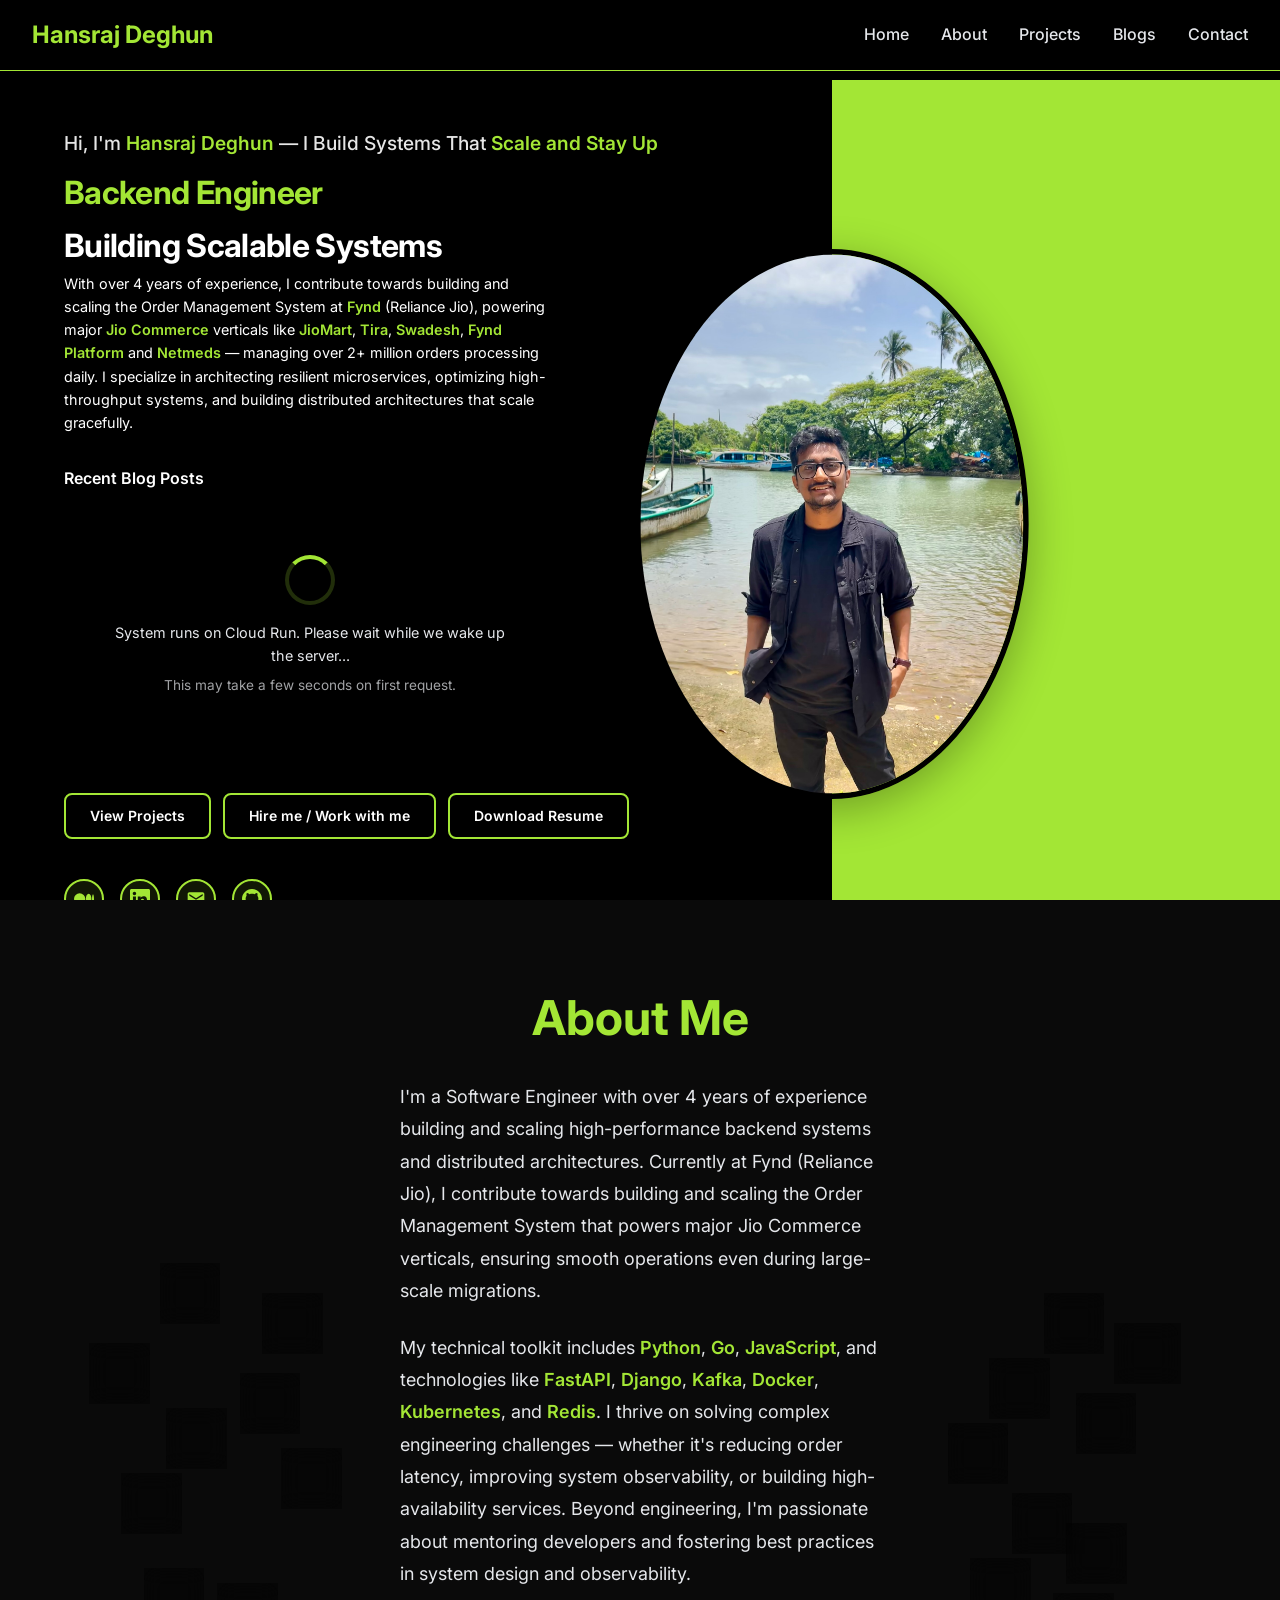
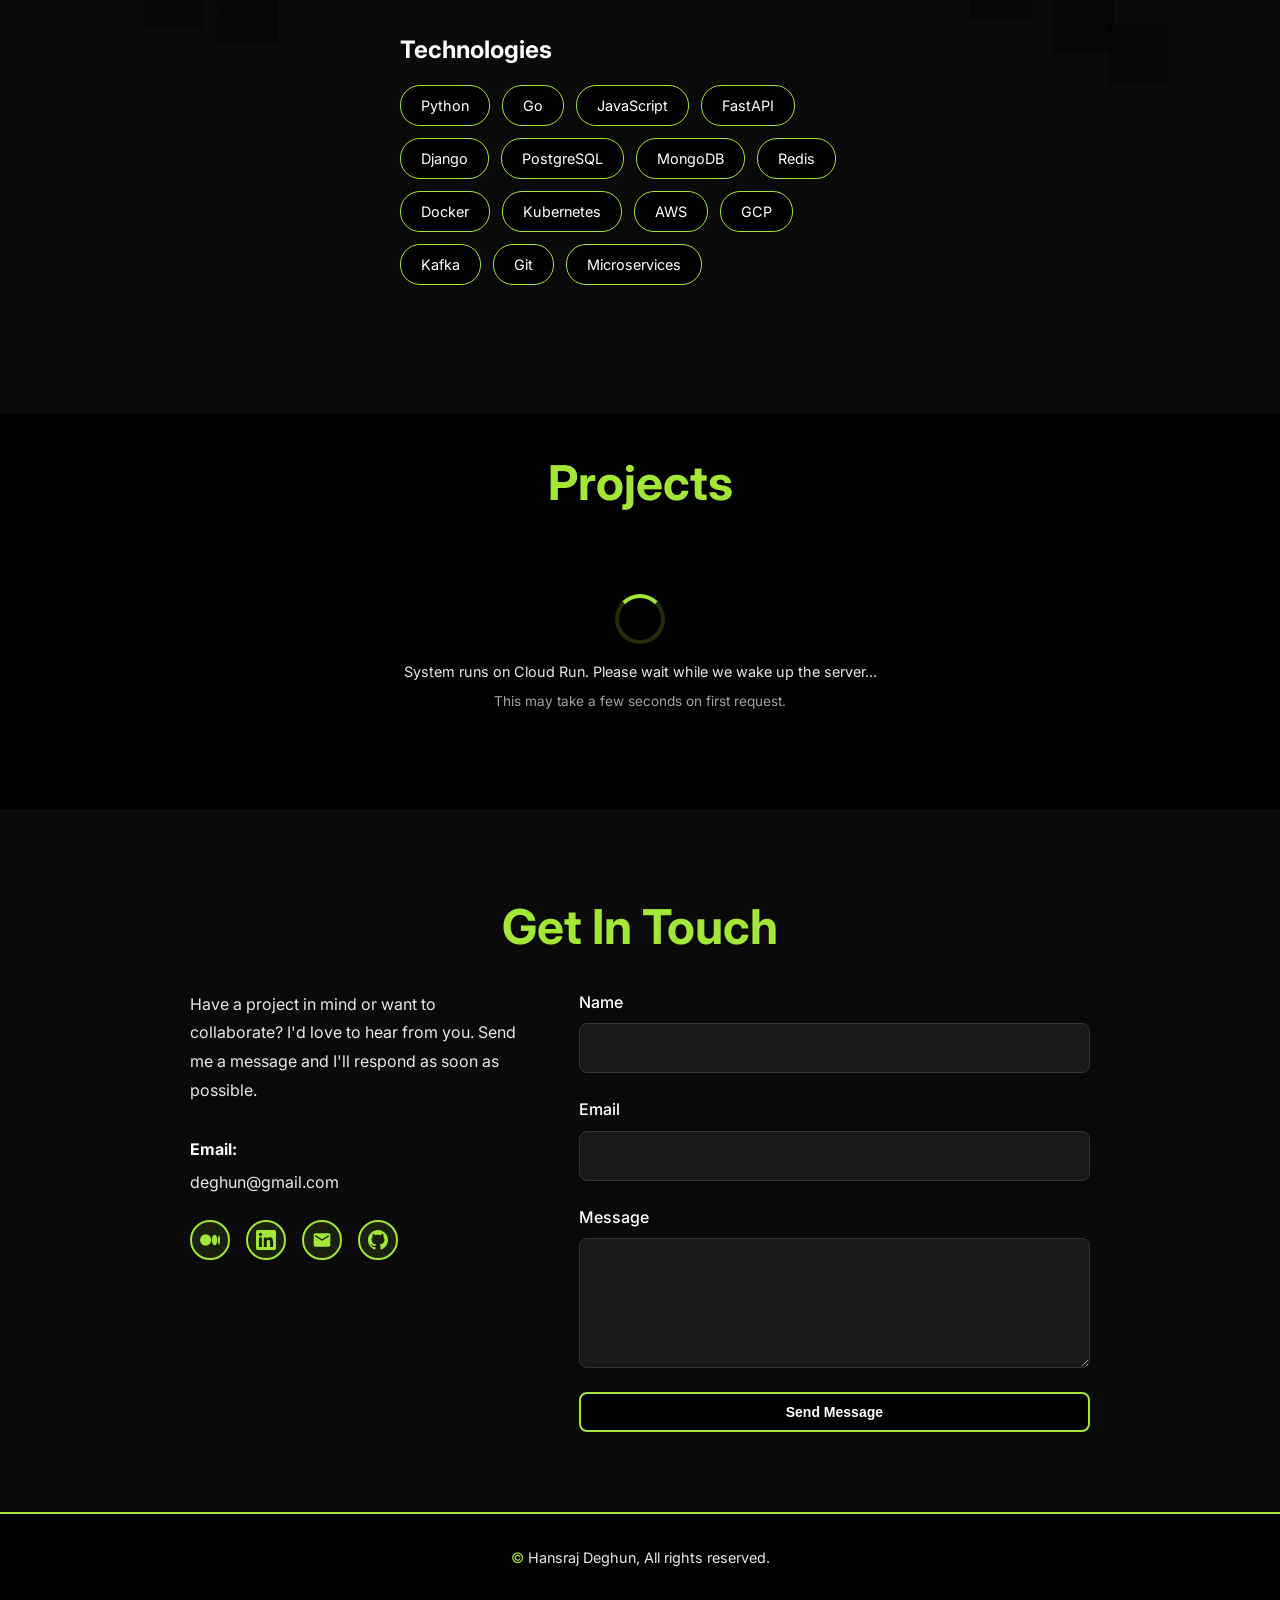
==== commit 7f478607: "fixed typo" ====
--- a/index.html
+++ b/index.html
@@ -134,7 +134,7 @@
                         <span class="gradient-text">Backend Engineer</span> Building Scalable Systems
                     </h1>
                     <p class="hero-subtitle">
-                        With over 4 years of experience, I contribute to building and scaling the the Order Management System at <a href="https://www.fynd.com/" target="_blank" rel="noopener noreferrer" class="company-link">Fynd</a> (Reliance Jio), 
+                        With over 4 years of experience, I contribute towards building and scaling the Order Management System at <a href="https://www.fynd.com/" target="_blank" rel="noopener noreferrer" class="company-link">Fynd</a> (Reliance Jio), 
                         powering major <a href="https://www.jiocommerce.io/" target="_blank" rel="noopener noreferrer" class="company-link">Jio Commerce</a> verticals like <a href="https://jiomart.com" target="_blank" rel="noopener noreferrer" class="company-link">JioMart</a>, <a href="https://www.tirabeauty.com/" target="_blank" rel="noopener noreferrer" class="company-link">Tira</a>, <a href="https://www.swadeshonline.com/" target="_blank" rel="noopener noreferrer" class="company-link">Swadesh</a>, <a href="https://platform.fynd.com/" target="_blank" rel="noopener noreferrer" class="company-link">Fynd Platform</a> and <a href="https://www.netmeds.com/" target="_blank" rel="noopener noreferrer" class="company-link">Netmeds</a> — managing 
                         over 2+ million orders processing daily. I specialize in architecting resilient microservices, optimizing 
                         high-throughput systems, and building distributed architectures that scale gracefully.
@@ -226,7 +226,7 @@
                     <p>
                         I'm a Software Engineer with over 4 years of experience building and scaling 
                         high-performance backend systems and distributed architectures. Currently at Fynd (Reliance Jio), 
-                        I contribute to building and scaling the the Order Management System that powers major Jio Commerce verticals, ensuring smooth 
+                        I contribute towards building and scaling the Order Management System that powers major Jio Commerce verticals, ensuring smooth 
                         operations even during large-scale migrations.
                     </p>
                     <p>
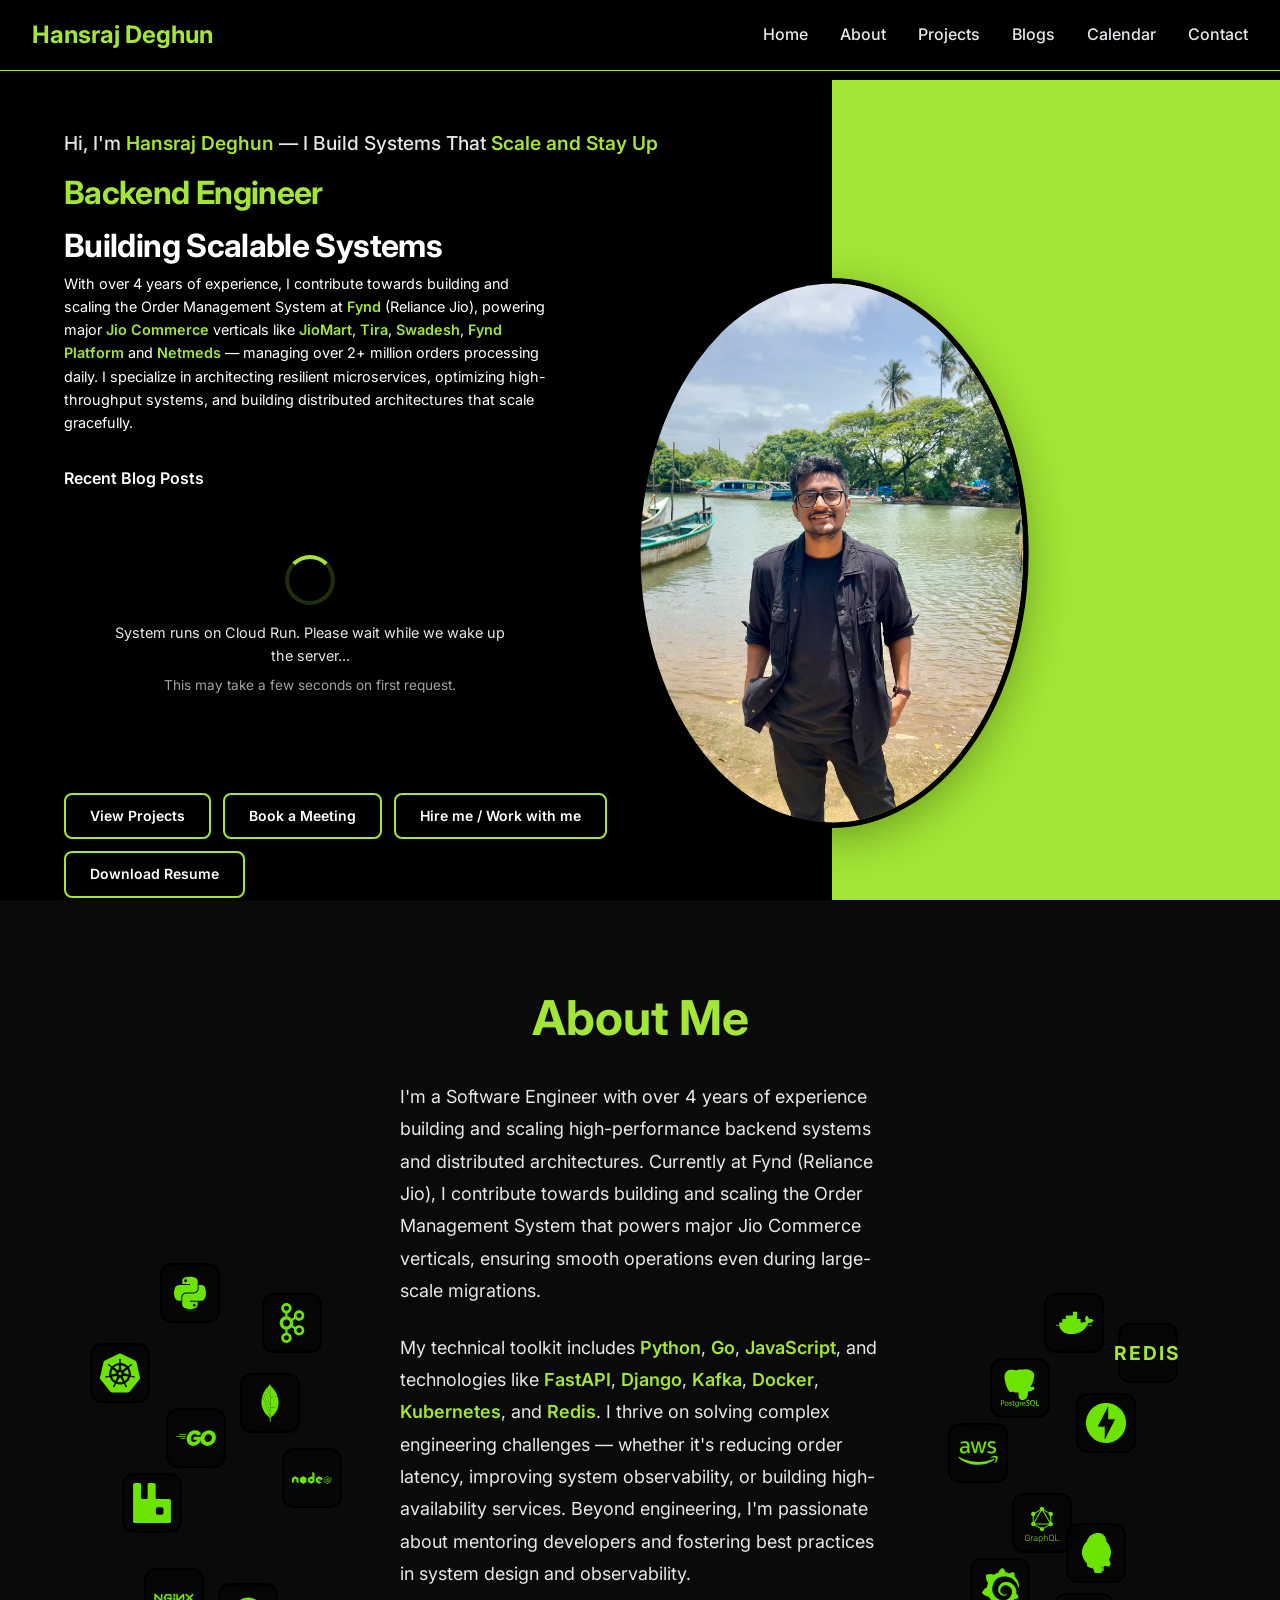
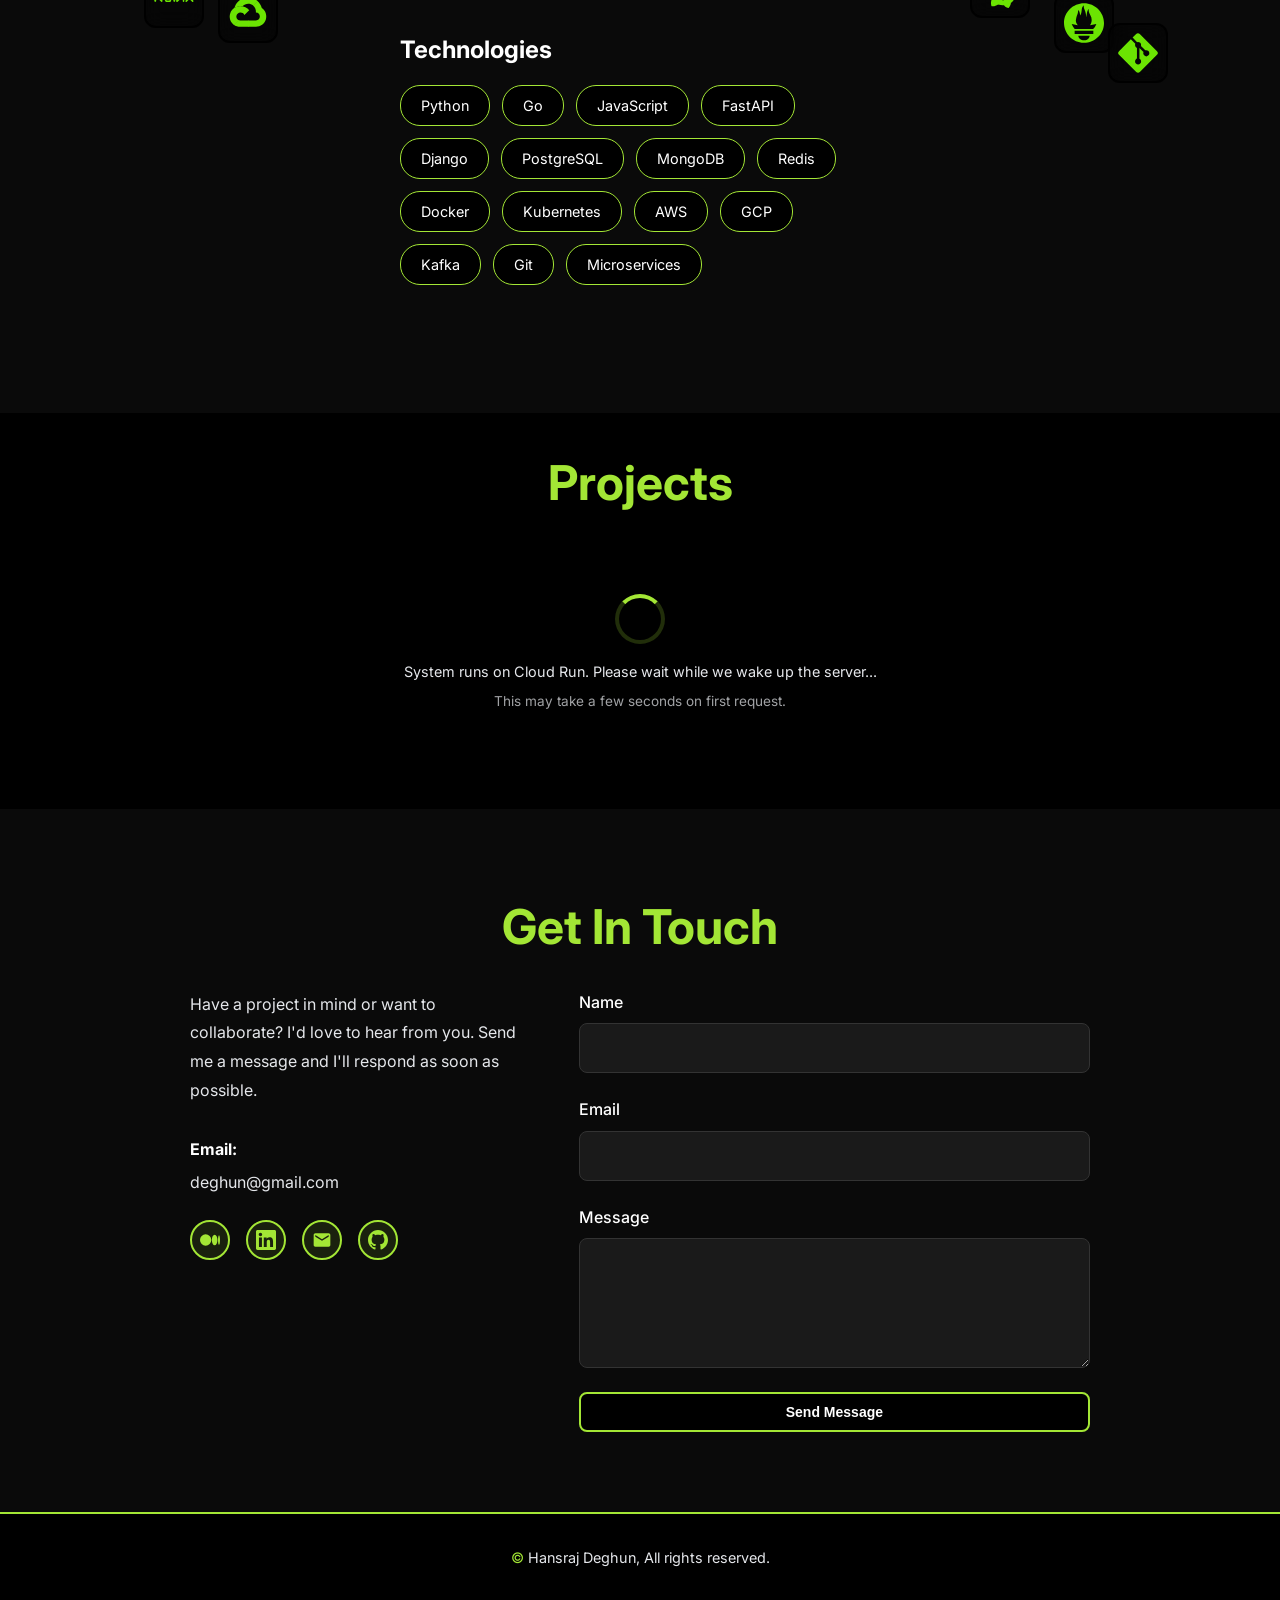
==== commit 94ab95cb: "added contact me" ====
--- a/index.html
+++ b/index.html
@@ -147,6 +147,7 @@
                     </div>
                     <div class="hero-buttons" style="margin-top: 2rem;">
                         <a href="#projects" class="btn btn-primary">View Projects</a>
+                        <a href="calendar.html" class="btn btn-primary">Book a Meeting</a>
                         <a href="#contact" class="btn btn-secondary">Hire me / Work with me</a>
                         <a href="https://drive.google.com/file/d/1qyRnaDMFLNeU6RwMnWXXfdt6IRiEaP0L/view?usp=sharing" class="btn btn-secondary" target="_blank">Download Resume</a>
                     </div>
@@ -313,7 +314,6 @@
         </div>
     </section>
 
-
     <!-- Contact Section -->
     <section id="contact" class="contact">
         <div class="container">
--- a/styles.css
+++ b/styles.css
@@ -1036,6 +1036,94 @@
     color: #f87171;
 }
 
+/* Calendar Block */
+.calendar-block {
+    padding: 4rem 0;
+    background: #0a0a0a;
+}
+
+.calendar-block-content {
+    max-width: 900px;
+    margin: 0 auto;
+    text-align: center;
+}
+
+.calendar-block-intro {
+    margin-bottom: 2rem;
+}
+
+.calendar-block-intro h3 {
+    color: var(--text-primary);
+    font-size: 1.75rem;
+    margin-bottom: 1rem;
+}
+
+.calendar-block-intro p {
+    color: var(--text-secondary);
+    font-size: 1.125rem;
+    line-height: 1.8;
+    margin-bottom: 1.5rem;
+}
+
+.calendar-block-wrapper {
+    background: #000000;
+    border: 2px solid var(--primary-color);
+    border-radius: 16px;
+    padding: 2rem;
+    box-shadow: 0 0 30px rgba(163, 230, 53, 0.2);
+    margin-bottom: 2rem;
+}
+
+.calendar-block-embed {
+    width: 100%;
+    height: 500px;
+    border: none;
+    border-radius: 8px;
+}
+
+.calendly-inline-widget {
+    width: 100%;
+    border-radius: 8px;
+}
+
+.calendar-block-link {
+    display: inline-flex;
+    align-items: center;
+    gap: 0.5rem;
+    padding: 0.875rem 2rem;
+    background: var(--primary-color);
+    color: #000000;
+    text-decoration: none;
+    border-radius: 8px;
+    font-weight: 600;
+    transition: all 0.3s ease;
+    margin-top: 1rem;
+}
+
+.calendar-block-link:hover {
+    background: #b8f542;
+    transform: translateY(-2px);
+    box-shadow: 0 4px 12px rgba(163, 230, 53, 0.3);
+}
+
+@media (max-width: 768px) {
+    .calendar-block-embed {
+        height: 400px;
+    }
+    
+    .calendar-block-wrapper {
+        padding: 1rem;
+    }
+    
+    .calendar-block-intro h3 {
+        font-size: 1.5rem;
+    }
+    
+    .calendar-block-intro p {
+        font-size: 1rem;
+    }
+}
+
 /* Footer */
 .footer {
     background: #000000;
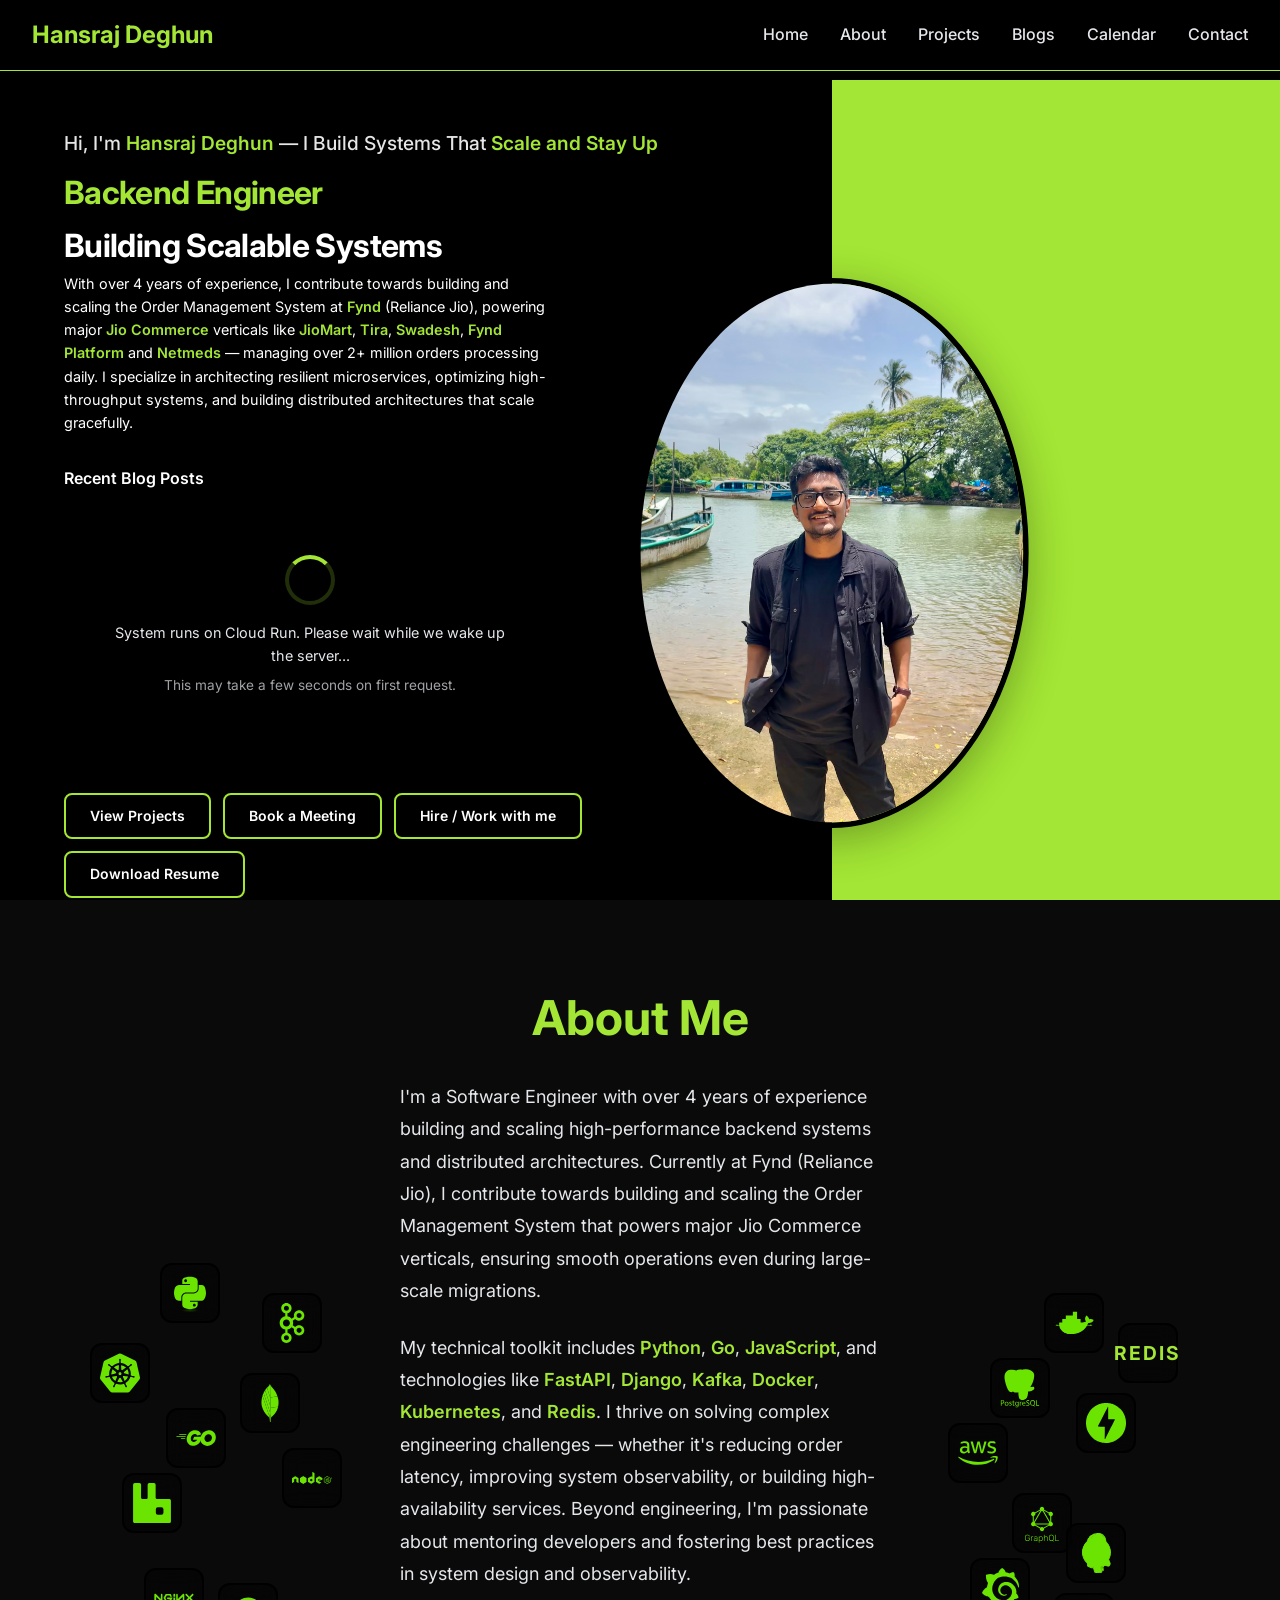
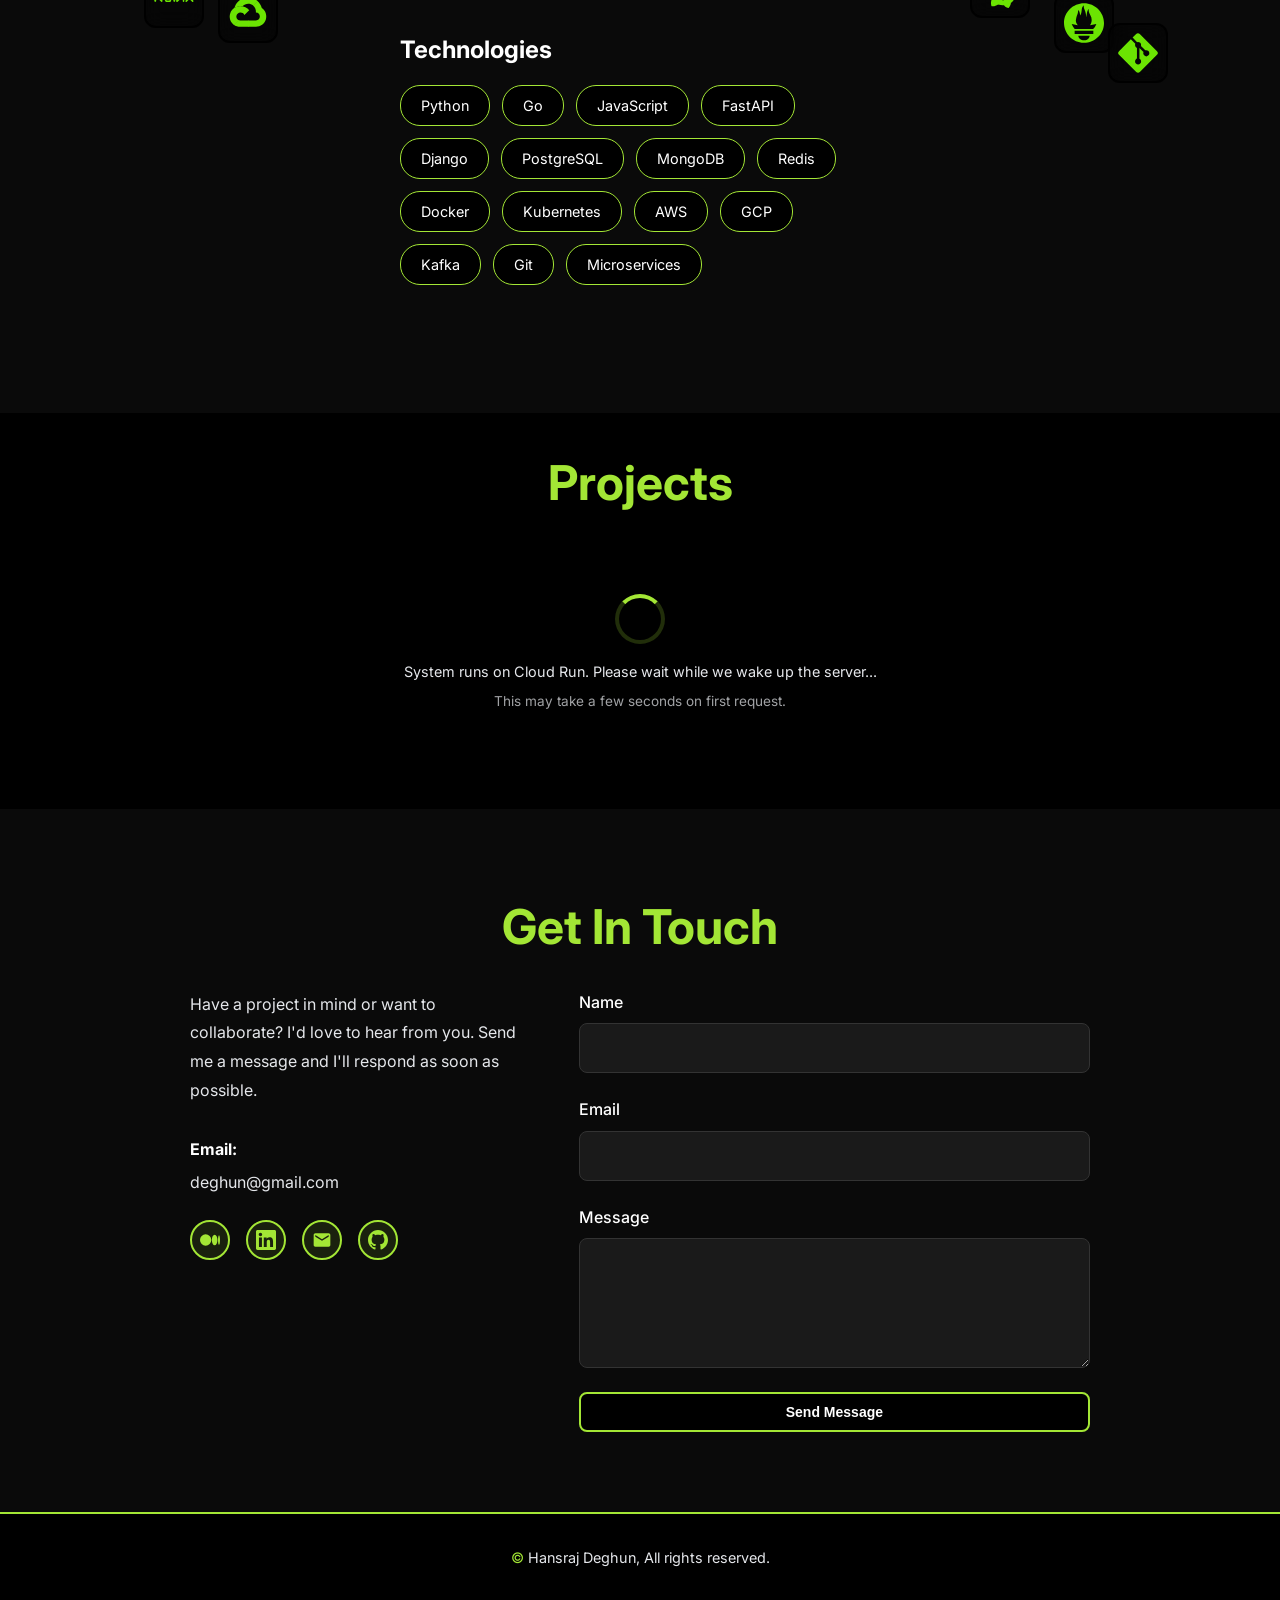
==== commit 807b1cbc: "updated buttons" ====
--- a/index.html
+++ b/index.html
@@ -148,7 +148,7 @@
                     <div class="hero-buttons" style="margin-top: 2rem;">
                         <a href="#projects" class="btn btn-primary">View Projects</a>
                         <a href="calendar.html" class="btn btn-primary">Book a Meeting</a>
-                        <a href="#contact" class="btn btn-secondary">Hire me / Work with me</a>
+                        <a href="#contact" class="btn btn-secondary">Hire / Work with me</a>
                         <a href="https://drive.google.com/file/d/1qyRnaDMFLNeU6RwMnWXXfdt6IRiEaP0L/view?usp=sharing" class="btn btn-secondary" target="_blank">Download Resume</a>
                     </div>
                     <div class="social-links" style="margin-top: 1.5rem;">
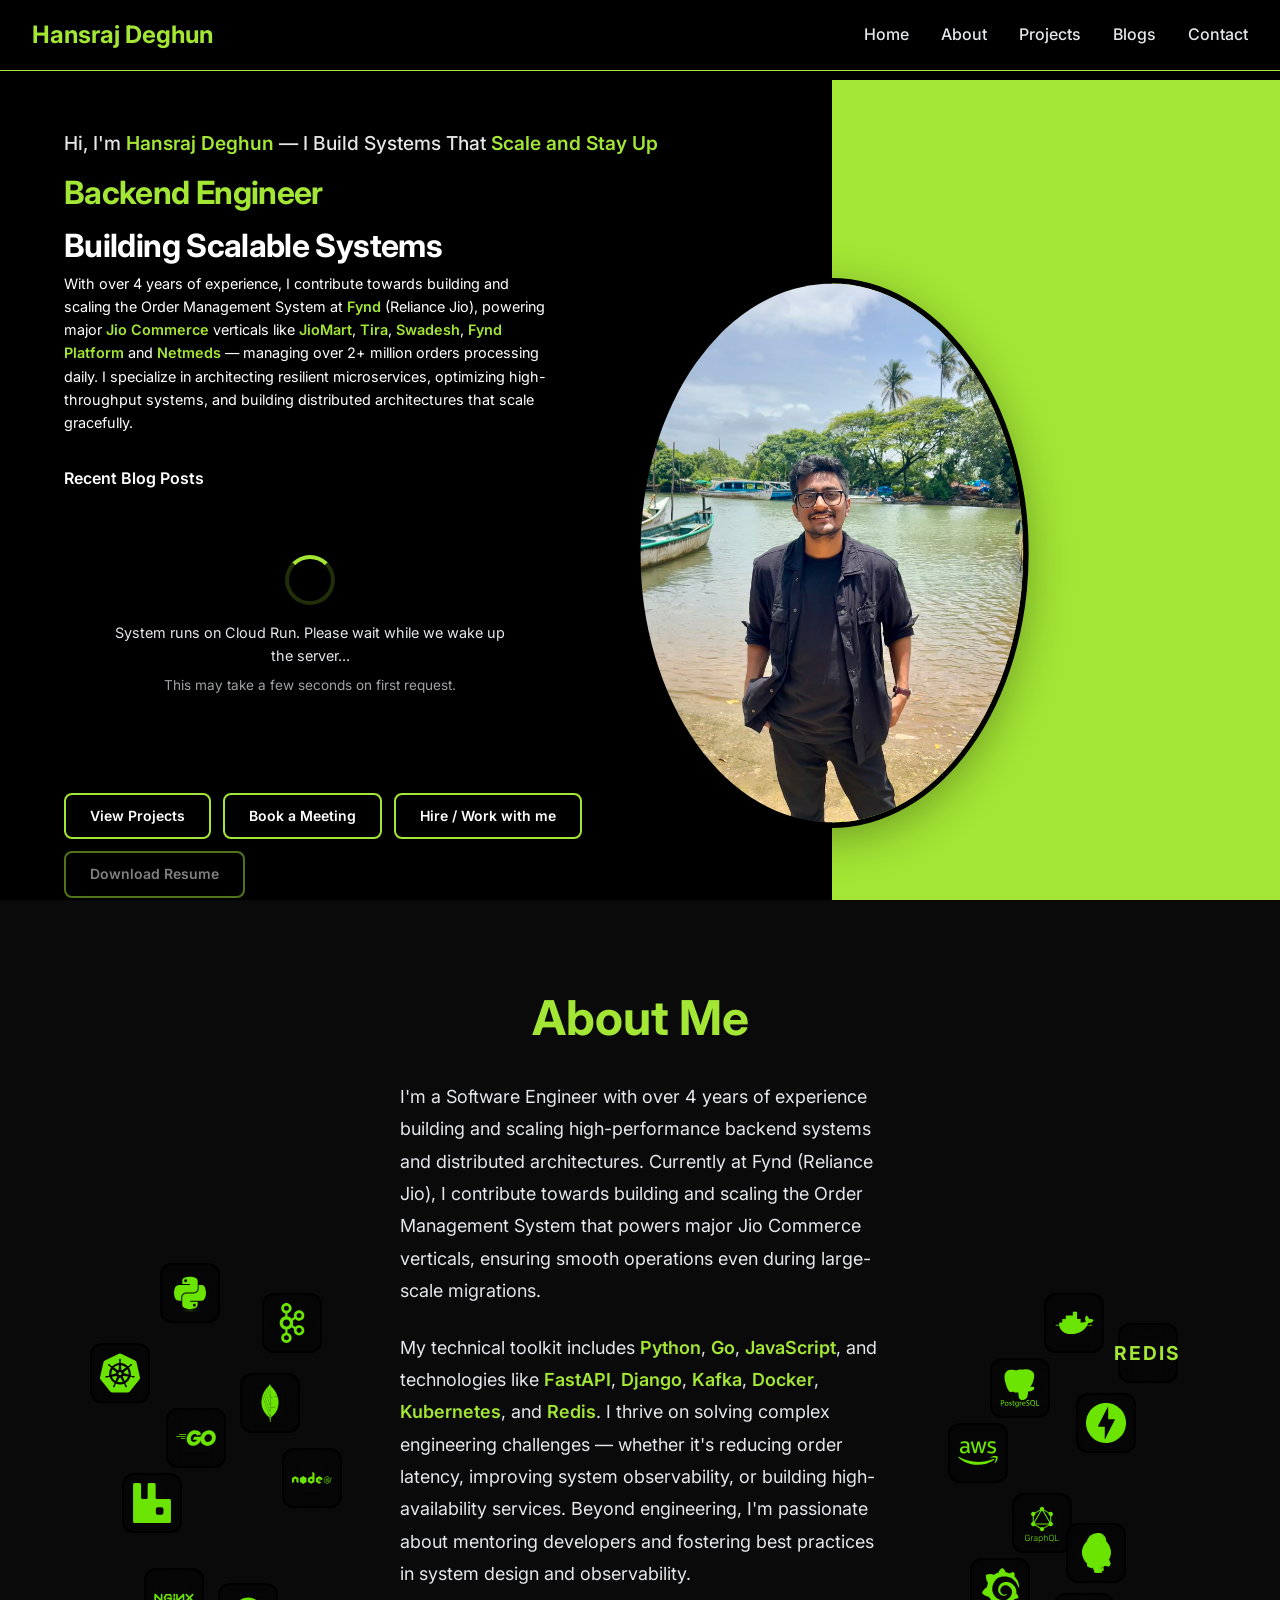
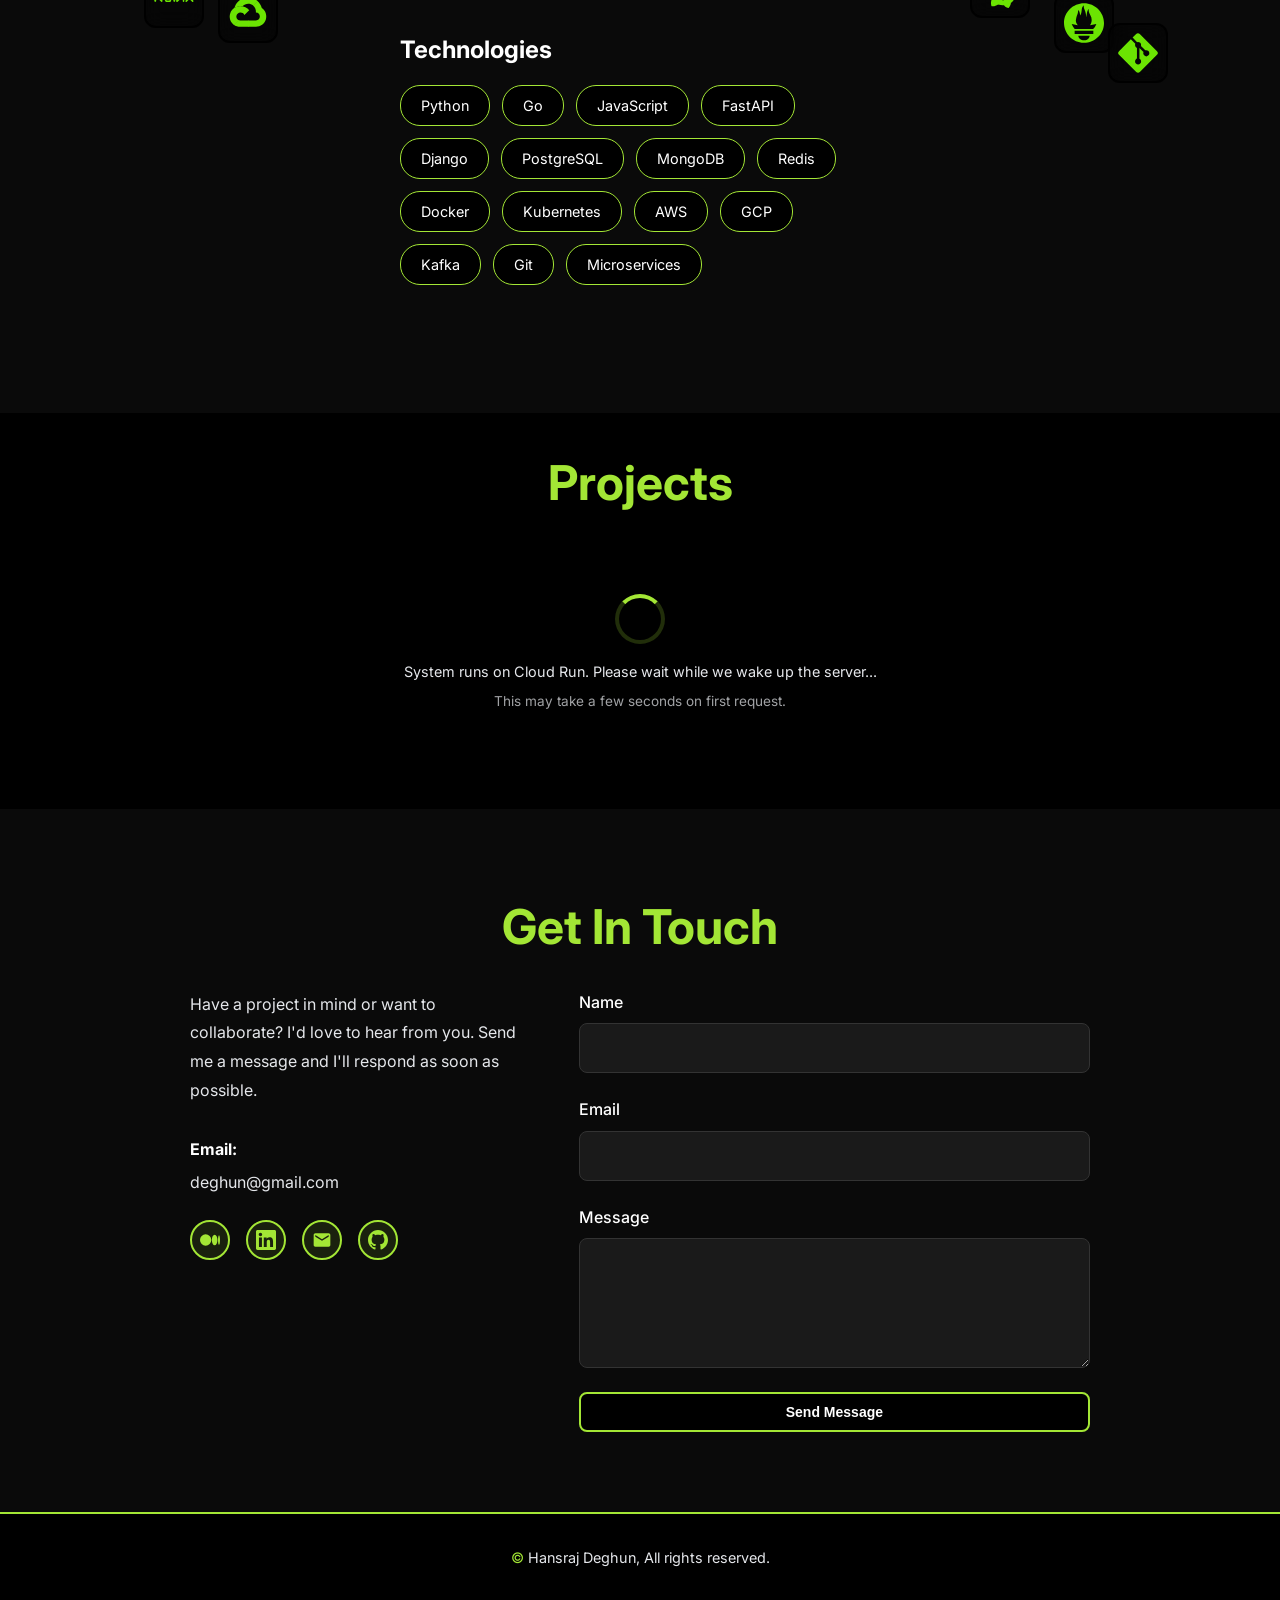
==== commit 92a1da94: "disabled resume" ====
--- a/index.html
+++ b/index.html
@@ -149,7 +149,7 @@
                         <a href="#projects" class="btn btn-primary">View Projects</a>
                         <a href="calendar.html" class="btn btn-primary">Book a Meeting</a>
                         <a href="#contact" class="btn btn-secondary">Hire / Work with me</a>
-                        <a href="https://drive.google.com/file/d/1qyRnaDMFLNeU6RwMnWXXfdt6IRiEaP0L/view?usp=sharing" class="btn btn-secondary" target="_blank">Download Resume</a>
+                        <a href="https://drive.google.com/file/d/1qyRnaDMFLNeU6RwMnWXXfdt6IRiEaP0L/view?usp=sharing" class="btn btn-secondary" target="_blank" style="pointer-events: none; opacity: 0.5; cursor: not-allowed;">Download Resume</a>
                     </div>
                     <div class="social-links" style="margin-top: 1.5rem;">
                         <a href="https://medium.com/@deghun" target="_blank" rel="noopener noreferrer" class="social-link" aria-label="Medium">
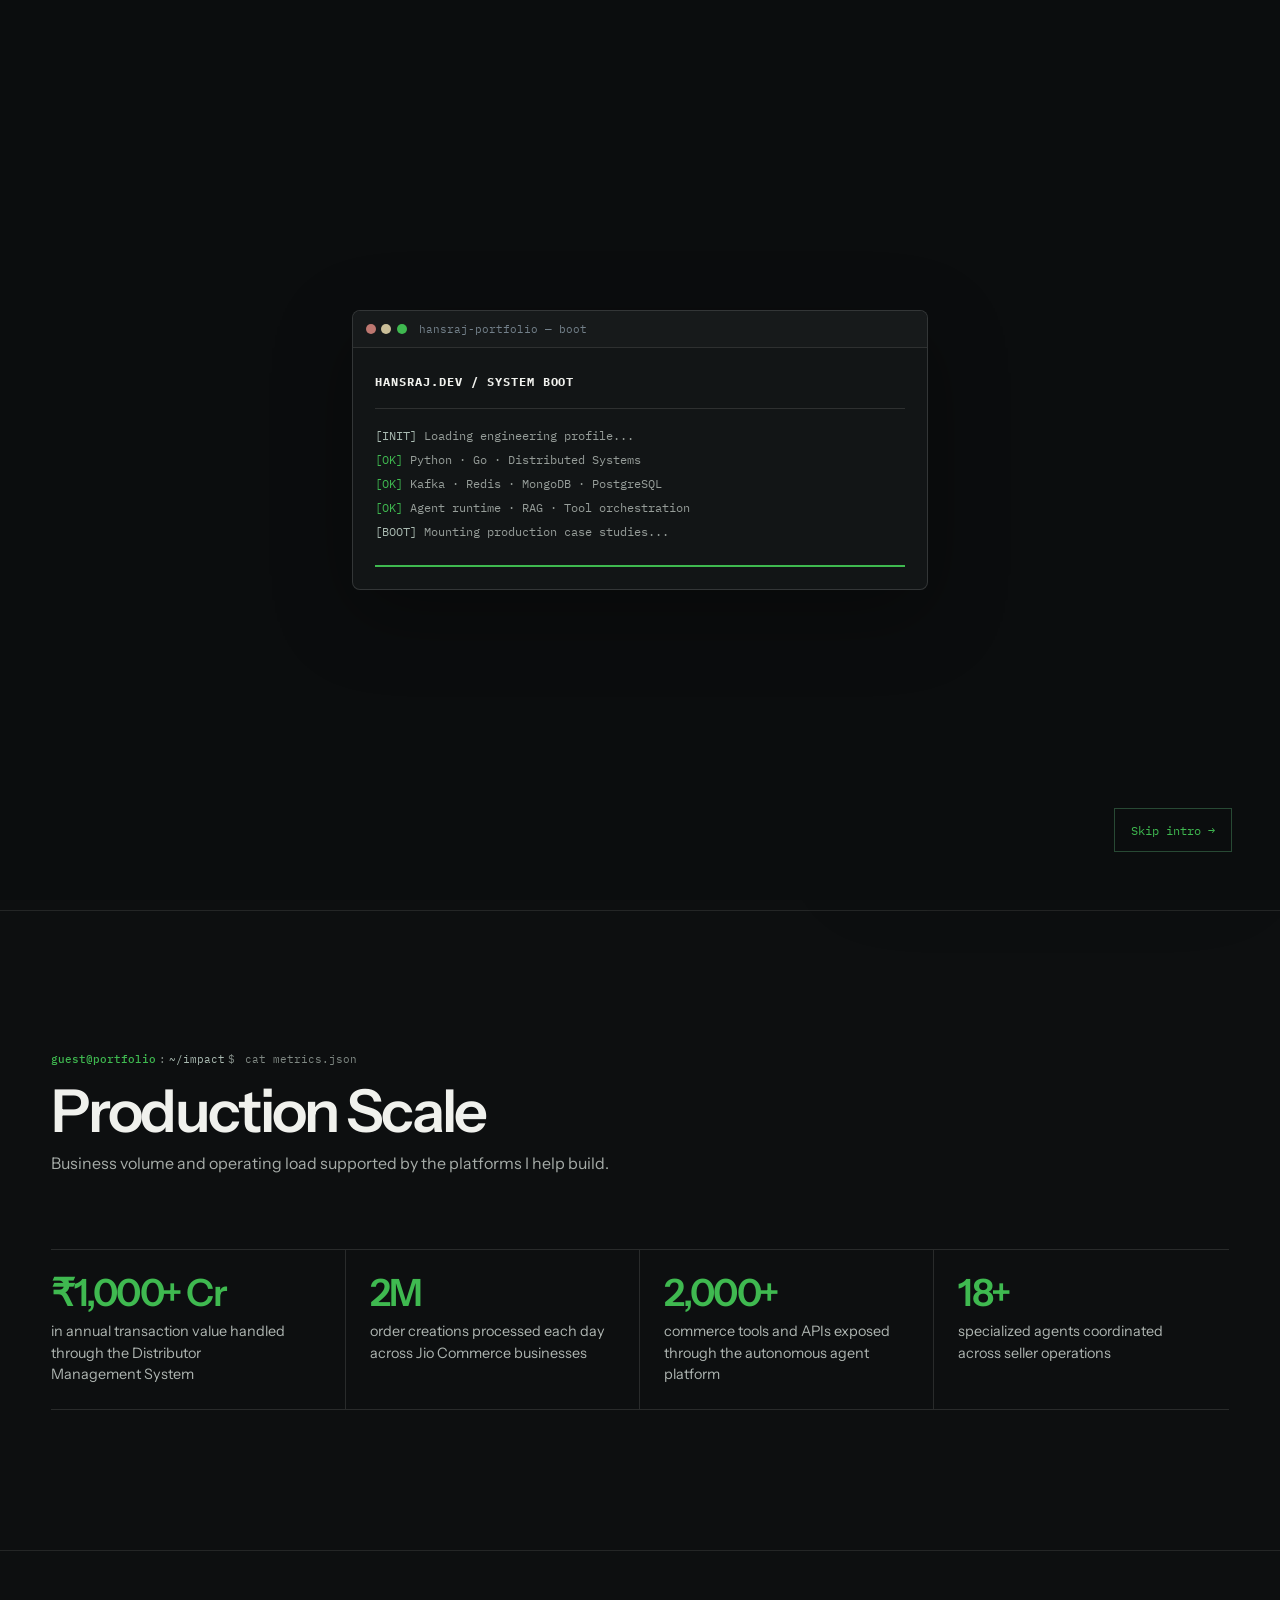
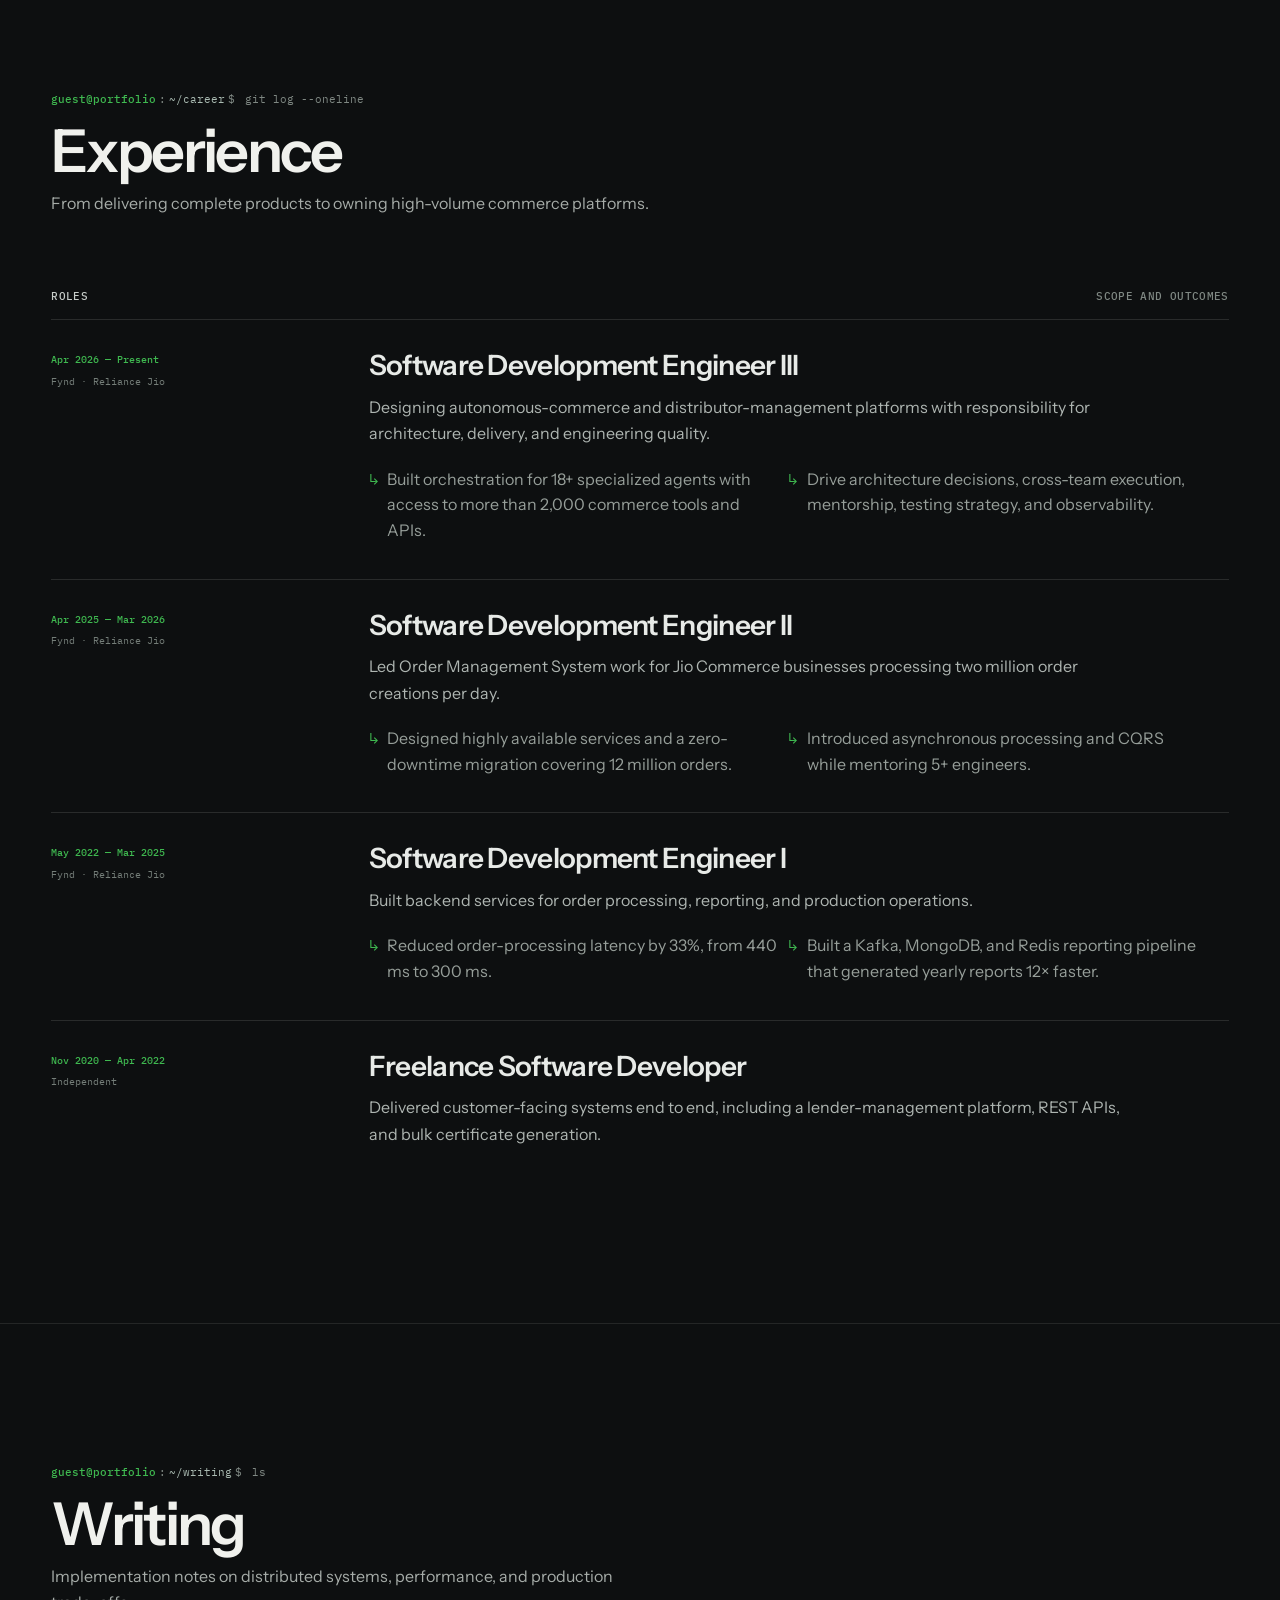
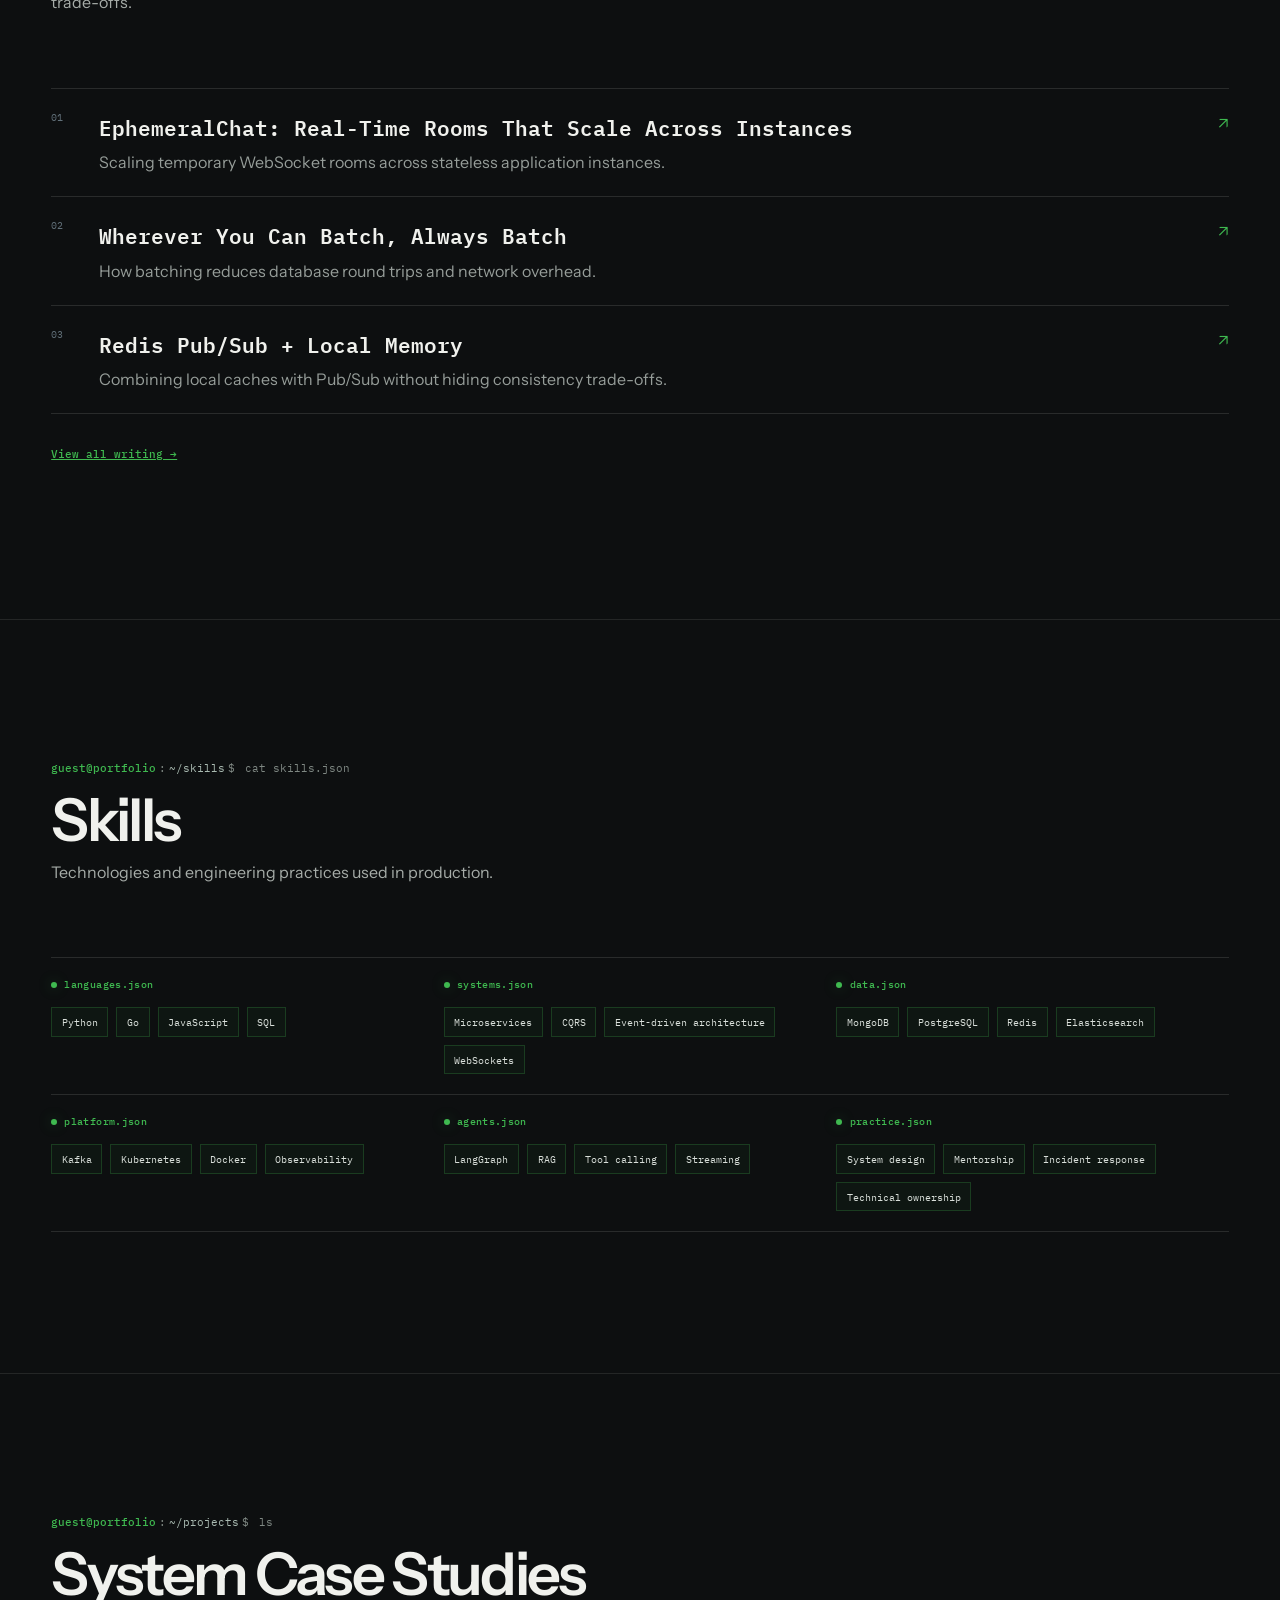
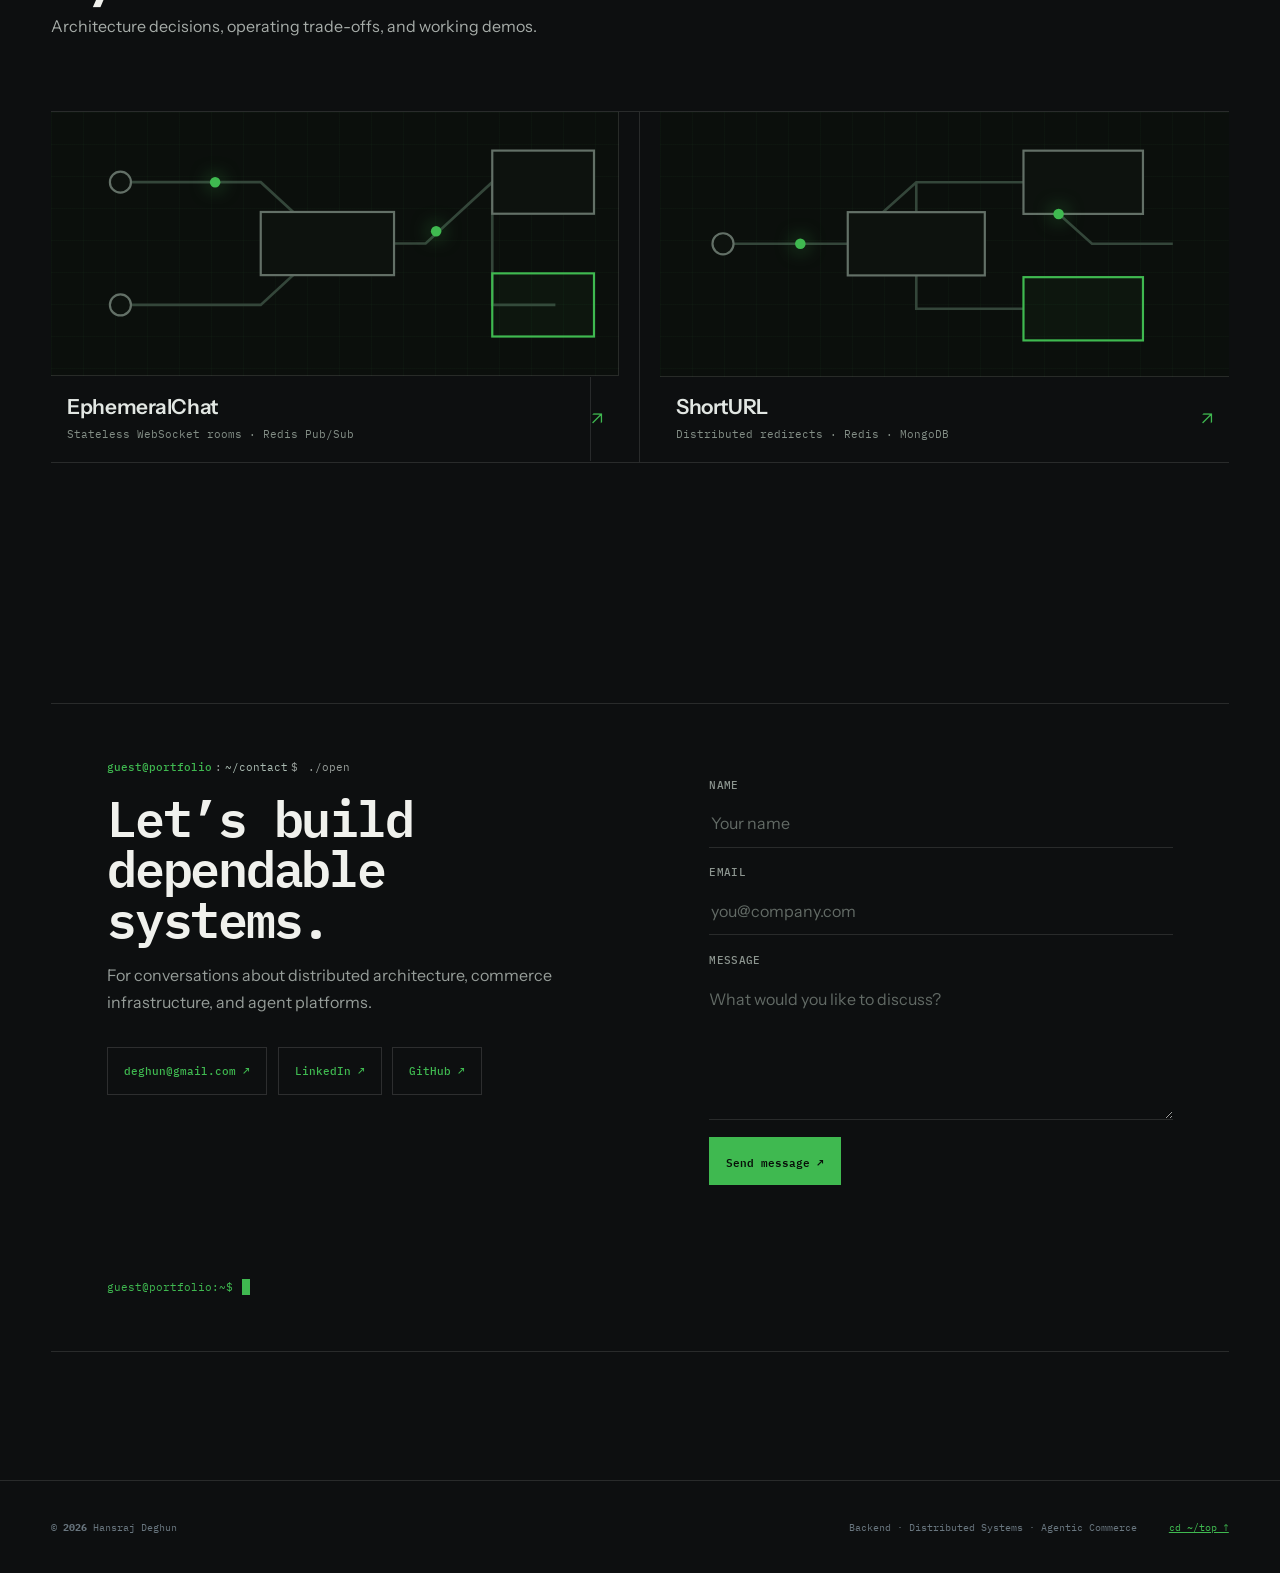
==== commit e1835a58: "Rebuild portfolio and move writing to frontend" ====
--- a/index.html
+++ b/index.html
@@ -1,409 +1,134 @@
-<!DOCTYPE html>
+<!doctype html>
 <html lang="en">
 <head>
-    <!-- Common Head Tags (shared across all pages) -->
-    <meta charset="UTF-8">
-    <meta name="viewport" content="width=device-width, initial-scale=1.0">
-    <meta name="author" content="Hansraj Deghun">
-    
-    <!-- Favicon -->
-    <link rel="icon" type="image/svg+xml" href="favicon.svg">
-    <link rel="apple-touch-icon" href="favicon.svg">
-    
-    <!-- Fonts -->
-    <link rel="preconnect" href="https://fonts.googleapis.com">
-    <link rel="preconnect" href="https://fonts.gstatic.com" crossorigin>
-    <link href="https://fonts.googleapis.com/css2?family=Inter:wght@300;400;500;600;700&display=swap" rel="stylesheet">
-    
-    <!-- Styles -->
-    <link rel="stylesheet" href="styles.css">
-    
-    <!-- API Configuration -->
-    <script src="config.js"></script>
-    
-    <!-- Sitemap -->
-    <link rel="sitemap" type="application/xml" href="sitemap.xml">
-    
-    <!-- Page-specific meta tags -->
-    <meta name="description" content="Hansraj Deghun - Senior Software Engineer & Backend Engineer with 4+ years of experience building scalable systems. Leading Order Management System at Fynd (Reliance Jio), managing 2M+ orders daily. Specialized in Python, Go, Microservices, Distributed Systems, Kubernetes, and Kafka.">
-    <meta name="keywords" content="Hansraj Deghun, Senior Software Engineer, Backend Engineer, Software Engineer, Python Developer, Go Developer, Microservices Architect, Distributed Systems Engineer, Kubernetes Expert, Kafka Specialist, Backend Developer, Full Stack Engineer, DevOps Engineer, Cloud Engineer, Portfolio, Software Engineering, Tech Lead, Senior Developer">
-    <meta name="robots" content="index, follow, max-image-preview:large, max-snippet:-1, max-video-preview:-1">
-    <meta name="googlebot" content="index, follow">
-    <link rel="canonical" href="https://hansraj.me/">
-    
-    <!-- Open Graph / Facebook -->
-    <meta property="og:type" content="profile">
-    <meta property="og:title" content="Hansraj Deghun - Senior Software Engineer | Backend Engineer Portfolio">
-    <meta property="og:description" content="Senior Software Engineer & Backend Engineer with 4+ years of experience building scalable systems. Leading Order Management System at Fynd (Reliance Jio), managing 2M+ orders daily.">
-    <meta property="og:url" content="https://hansraj.me">
-    <meta property="og:image" content="https://hansraj.me/IMG_1060.JPEG">
-    <meta property="og:image:secure_url" content="https://hansraj.me/IMG_1060.JPEG">
-    <meta property="og:image:type" content="image/jpeg">
-    <meta property="og:image:alt" content="Hansraj Deghun - Senior Software Engineer & Backend Engineer">
-    <meta property="og:site_name" content="Hansraj Deghun Portfolio">
-    <meta property="profile:first_name" content="Hansraj">
-    <meta property="profile:last_name" content="Deghun">
-    
-    <!-- Twitter -->
-    <meta name="twitter:card" content="summary_large_image">
-    <meta name="twitter:title" content="Hansraj Deghun - Senior Software Engineer | Backend Engineer">
-    <meta name="twitter:description" content="Senior Software Engineer & Backend Engineer with 4+ years of experience building scalable systems. Specialized in Python, Go, Microservices, and Distributed Systems.">
-    <meta name="twitter:image" content="https://hansraj.me/IMG_1060.JPEG">
-    <meta name="twitter:image:alt" content="Hansraj Deghun - Senior Software Engineer & Backend Engineer">
-    
-    <!-- Structured Data (JSON-LD) for SEO -->
-    <script type="application/ld+json">
-    {
-      "@context": "https://schema.org",
-      "@type": "Person",
-      "name": "Hansraj Deghun",
-      "jobTitle": "Senior Software Engineer",
-      "alternateName": "Backend Engineer",
-      "description": "Senior Software Engineer & Backend Engineer with 4+ years of experience building scalable systems. Leading Order Management System at Fynd (Reliance Jio), managing 2M+ orders daily.",
-      "url": "https://hansraj.me",
-      "image": "https://hansraj.me/IMG_1060.JPEG",
-      "sameAs": [
-        "https://www.linkedin.com/in/hansraj-deghun",
-        "https://github.com/hansraj1999"
-      ],
-      "knowsAbout": [
-        "Python",
-        "Go",
-        "Microservices",
-        "Distributed Systems",
-        "Kubernetes",
-        "Kafka",
-        "Backend Engineering",
-        "Software Engineering",
-        "Cloud Computing",
-        "DevOps",
-        "MongoDB",
-        "Redis",
-        "PostgreSQL",
-        "FastAPI",
-        "Docker",
-        "AWS",
-        "GCP"
-      ],
-      "worksFor": {
-        "@type": "Organization",
-        "name": "Fynd (Reliance Jio)",
-        "url": "https://www.fynd.com"
-      },
-      "alumniOf": {
-        "@type": "EducationalOrganization",
-        "name": "Engineering College"
-      }
-    }
-    </script>
-    
-    <script type="application/ld+json">
-    {
-      "@context": "https://schema.org",
-      "@type": "WebSite",
-      "name": "Hansraj Deghun - Portfolio",
-      "url": "https://hansraj.me",
-      "description": "Portfolio of Hansraj Deghun - Senior Software Engineer & Backend Engineer specializing in scalable systems, microservices, and distributed systems.",
-      "author": {
-        "@type": "Person",
-        "name": "Hansraj Deghun"
-      },
-      "potentialAction": {
-        "@type": "SearchAction",
-        "target": "https://hansraj.me/?s={search_term_string}",
-        "query-input": "required name=search_term_string"
-      }
-    }
-    </script>
-    
-    <title>Hansraj Deghun - Senior Software Engineer | Backend Engineer Portfolio</title>
+  <meta charset="utf-8">
+  <meta name="viewport" content="width=device-width,initial-scale=1,viewport-fit=cover">
+  <meta name="author" content="Hansraj Deghun">
+  <meta name="description" content="Hansraj Deghun is a Software Engineer III at Fynd building high-volume commerce infrastructure and autonomous agent platforms.">
+  <meta name="theme-color" content="#080d11">
+  <link rel="canonical" href="https://hansraj.me/">
+  <link rel="icon" href="favicon.svg" type="image/svg+xml">
+  <link rel="preconnect" href="https://fonts.googleapis.com">
+  <link rel="preconnect" href="https://fonts.gstatic.com" crossorigin>
+  <link href="https://fonts.googleapis.com/css2?family=IBM+Plex+Mono:wght@400;500;600&family=Instrument+Sans:wght@400;500;600;700&display=swap" rel="stylesheet">
+  <link rel="stylesheet" href="terminal.css?v=4">
+  <meta property="og:type" content="profile">
+  <meta property="og:title" content="Hansraj Deghun — Software Engineer III">
+  <meta property="og:description" content="High-volume commerce infrastructure, distributed backend systems, and autonomous agent platforms.">
+  <meta property="og:url" content="https://hansraj.me/">
+  <meta property="og:image" content="https://hansraj.me/IMG_1060.JPEG">
+  <title>Hansraj Deghun — Software Engineer III</title>
 </head>
 <body>
-    <!-- Navigation - Loaded from common navbar.html -->
-    <div id="navbar-placeholder"></div>
+  <a class="skip-link" href="#main">Skip to content</a>
 
-    <!-- Hero Section -->
-    <section id="home" class="hero">
-        <div class="container">
-            <div class="hero-wrapper">
-                <div class="hero-content">
-                    <p class="hero-greeting">
-                        Hi, I'm <span class="greeting-name">Hansraj Deghun</span> — I Build Systems That <span class="greeting-highlight">Scale and Stay Up</span>
-                    </p>
-                    <h1 class="hero-title">
-                        <span class="gradient-text">Backend Engineer</span> Building Scalable Systems
-                    </h1>
-                    <p class="hero-subtitle">
-                        With over 4 years of experience, I contribute towards building and scaling the Order Management System at <a href="https://www.fynd.com/" target="_blank" rel="noopener noreferrer" class="company-link">Fynd</a> (Reliance Jio), 
-                        powering major <a href="https://www.jiocommerce.io/" target="_blank" rel="noopener noreferrer" class="company-link">Jio Commerce</a> verticals like <a href="https://jiomart.com" target="_blank" rel="noopener noreferrer" class="company-link">JioMart</a>, <a href="https://www.tirabeauty.com/" target="_blank" rel="noopener noreferrer" class="company-link">Tira</a>, <a href="https://www.swadeshonline.com/" target="_blank" rel="noopener noreferrer" class="company-link">Swadesh</a>, <a href="https://platform.fynd.com/" target="_blank" rel="noopener noreferrer" class="company-link">Fynd Platform</a> and <a href="https://www.netmeds.com/" target="_blank" rel="noopener noreferrer" class="company-link">Netmeds</a> — managing 
-                        over 2+ million orders processing daily. I specialize in architecting resilient microservices, optimizing 
-                        high-throughput systems, and building distributed architectures that scale gracefully.
-                    </p>
-                    <div class="hero-blogs" style="margin-top: 2rem;">
-                        <h3 style="color: #ffffff; font-size: 1rem; font-weight: 600; margin-bottom: 1rem;">Recent Blog Posts</h3>
-                        <div id="hero-blog-list" style="max-width: 100%;">
-                            <!-- Blogs will be loaded here -->
-                        </div>
-                    </div>
-                    <div class="hero-buttons" style="margin-top: 2rem;">
-                        <a href="#projects" class="btn btn-primary">View Projects</a>
-                        <a href="calendar.html" class="btn btn-primary">Book a Meeting</a>
-                        <a href="#contact" class="btn btn-secondary">Hire / Work with me</a>
-                        <a href="https://drive.google.com/file/d/1qyRnaDMFLNeU6RwMnWXXfdt6IRiEaP0L/view?usp=sharing" class="btn btn-secondary" target="_blank" style="pointer-events: none; opacity: 0.5; cursor: not-allowed;">Download Resume</a>
-                    </div>
-                    <div class="social-links" style="margin-top: 1.5rem;">
-                        <a href="https://medium.com/@deghun" target="_blank" rel="noopener noreferrer" class="social-link" aria-label="Medium">
-                            <svg width="24" height="24" viewBox="0 0 24 24" fill="currentColor">
-                                <path d="M13.54 12a6.8 6.8 0 01-6.77 6.82A6.8 6.8 0 010 12a6.8 6.8 0 016.77-6.82A6.8 6.8 0 0113.54 12zM20.96 12c0 3.54-1.51 6.42-3.38 6.42-1.87 0-3.39-2.88-3.39-6.42s1.52-6.42 3.39-6.42 3.38 2.88 3.38 6.42M24 12c0 3.17-.53 5.75-1.19 5.75-.66 0-1.19-2.58-1.19-5.75s.53-5.75 1.19-5.75C23.47 6.25 24 8.83 24 12z"/>
-                            </svg>
-                        </a>
-                        <a href="https://www.linkedin.com/in/hansraj-deghun" target="_blank" rel="noopener noreferrer" class="social-link" aria-label="LinkedIn">
-                            <svg width="24" height="24" viewBox="0 0 24 24" fill="currentColor">
-                                <path d="M20.447 20.452h-3.554v-5.569c0-1.328-.027-3.037-1.852-3.037-1.853 0-2.136 1.445-2.136 2.939v5.667H9.351V9h3.414v1.561h.046c.477-.9 1.637-1.85 3.37-1.85 3.601 0 4.267 2.37 4.267 5.455v6.286zM5.337 7.433c-1.144 0-2.063-.926-2.063-2.065 0-1.138.92-2.063 2.063-2.063 1.14 0 2.064.925 2.064 2.063 0 1.139-.925 2.065-2.064 2.065zm1.782 13.019H3.555V9h3.564v11.452zM22.225 0H1.771C.792 0 0 .774 0 1.729v20.542C0 23.227.792 24 1.771 24h20.451C23.2 24 24 23.227 24 22.271V1.729C24 .774 23.2 0 22.222 0h.003z"/>
-                            </svg>
-                        </a>
-                        <a href="mailto:deghun@gmail.com" class="social-link" aria-label="Email">
-                            <svg width="24" height="24" viewBox="0 0 24 24" fill="currentColor">
-                                <path d="M20 4H4c-1.1 0-1.99.9-1.99 2L2 18c0 1.1.9 2 2 2h16c1.1 0 2-.9 2-2V6c0-1.1-.9-2-2-2zm0 4l-8 5-8-5V6l8 5 8-5v2z"/>
-                            </svg>
-                        </a>
-                        <a href="https://github.com/hansraj1999" target="_blank" rel="noopener noreferrer" class="social-link" aria-label="GitHub">
-                            <svg width="24" height="24" viewBox="0 0 24 24" fill="currentColor">
-                                <path d="M12 0c-6.626 0-12 5.373-12 12 0 5.302 3.438 9.8 8.207 11.387.599.111.793-.261.793-.577v-2.234c-3.338.726-4.033-1.416-4.033-1.416-.546-1.387-1.333-1.756-1.333-1.756-1.089-.745.083-.729.083-.729 1.205.084 1.839 1.237 1.839 1.237 1.07 1.834 2.807 1.304 3.492.997.107-.775.418-1.305.762-1.604-2.665-.305-5.467-1.334-5.467-5.931 0-1.311.469-2.381 1.236-3.221-.124-.303-.535-1.524.117-3.176 0 0 1.008-.322 3.301 1.23.957-.266 1.983-.399 3.003-.404 1.02.005 2.047.138 3.006.404 2.291-1.552 3.297-1.23 3.297-1.23.653 1.653.242 2.874.118 3.176.77.84 1.235 1.911 1.235 3.221 0 4.609-2.807 5.624-5.479 5.921.43.372.823 1.102.823 2.222v3.293c0 .319.192.694.801.576 4.765-1.589 8.199-6.086 8.199-11.386 0-6.627-5.373-12-12-12z"/>
-                            </svg>
-                        </a>
-                    </div>
-                </div>
-                <div class="hero-image">
-                    <img src="IMG_1060.JPEG" alt="Backend Engineer" class="profile-image">
-                </div>
-            </div>
+  <div class="boot" id="boot" aria-label="Loading portfolio">
+    <div class="boot-window">
+      <div class="window-bar"><span class="lights"><i></i><i></i><i></i></span><span>hansraj-portfolio — boot</span></div>
+      <div class="boot-body">
+        <strong>HANSRAJ.DEV / SYSTEM BOOT</strong>
+        <div class="boot-rule"></div>
+        <p style="--delay:.1s"><span>[INIT]</span> Loading engineering profile...</p>
+        <p style="--delay:.4s"><b>[OK]</b> Python · Go · Distributed Systems</p>
+        <p style="--delay:.7s"><b>[OK]</b> Kafka · Redis · MongoDB · PostgreSQL</p>
+        <p style="--delay:1s"><b>[OK]</b> Agent runtime · RAG · Tool orchestration</p>
+        <p style="--delay:1.3s"><span>[BOOT]</span> Mounting production case studies...</p>
+        <div class="boot-progress"><i></i></div>
+      </div>
+    </div>
+    <button class="boot-skip" id="skip-boot">Skip intro →</button>
+  </div>
+
+  <header class="site-header">
+    <a class="terminal-brand" href="#home" aria-label="Hansraj Deghun, home"><span>~/</span>hansraj-deghun <b>$</b><i aria-hidden="true"></i></a>
+    <nav aria-label="Primary navigation">
+      <a href="#experience">./experience</a><a href="#writing">./writing</a><a href="#skills">./skills</a><a href="#systems">./systems</a><a href="#contact">./contact</a>
+    </nav>
+    <div class="header-actions"><button id="command-button" aria-label="Open command palette">⌘K</button><a class="resume-small" href="https://drive.google.com/file/d/1dh3HAQpWbVnPlSdPzVh4nB1KLcUPBLRP/view?usp=sharing" target="_blank" rel="noopener">résumé ↗</a></div>
+  </header>
+
+  <main id="main">
+    <section class="hero shell-section" id="home">
+      <div class="hero-copy reveal">
+        <p class="prompt"><b>guest@portfolio</b><span>:</span><em>~/hansraj</em><span>$</span> whoami</p>
+        <h1>Hansraj<br> Deghun</h1>
+        <p class="role"><span>›</span> Software Engineer III</p>
+        <p class="hero-summary">With 4+ years in backend engineering, I help build and scale the Order Management System at <a href="https://www.fynd.com/" target="_blank" rel="noopener">Fynd</a> (Reliance Jio) for <a href="https://www.jiocommerce.io/" target="_blank" rel="noopener">Jio Commerce</a> businesses including <a href="https://jiomart.com/" target="_blank" rel="noopener">JioMart</a>, <a href="https://www.tirabeauty.com/" target="_blank" rel="noopener">Tira</a>, <a href="https://www.swadeshonline.com/" target="_blank" rel="noopener">Swadesh</a>, <a href="https://platform.fynd.com/" target="_blank" rel="noopener">Fynd Platform</a>, and <a href="https://www.netmeds.com/" target="_blank" rel="noopener">Netmeds</a>—platforms handling more than 2 million order creations each day. I also work on autonomous commerce, connecting specialized agents, retrieval, streaming execution, and thousands of commerce tools and APIs.</p>
+        <div class="availability"><span><i aria-hidden="true"></i>Mumbai, India</span></div>
+        <div class="hero-actions">
+          <a class="button primary" href="https://drive.google.com/file/d/1dh3HAQpWbVnPlSdPzVh4nB1KLcUPBLRP/view?usp=sharing" target="_blank" rel="noopener">View résumé ↓</a>
+          <a class="button" href="mailto:deghun@gmail.com">Contact me ↗</a>
         </div>
-        <a href="#about" class="scroll-indicator" aria-label="Scroll to about">
-            <svg width="24" height="24" viewBox="0 0 24 24" fill="none" stroke="currentColor" stroke-width="2">
-                <path d="M6 9l6 6 6-6"/>
-            </svg>
-        </a>
+      </div>
+
+      <aside class="profile-window reveal" aria-label="Profile">
+        <div class="window-bar"><span class="lights"><i></i><i></i><i></i></span><span>profile.jpeg — preview</span></div>
+        <img src="IMG_1060.JPEG" alt="Hansraj Deghun" width="900" height="1200">
+        <div class="profile-meta"><p><span>$</span> identify profile.jpeg</p><dl><div><dt>Name</dt><dd>Hansraj Deghun</dd></div><div><dt>Role</dt><dd>Software Engineer III</dd></div><div><dt>Focus</dt><dd>Backend / Distributed Systems</dd></div><div><dt>Current</dt><dd class="online">Fynd · Reliance Jio</dd></div></dl></div>
+        <div class="social-row">
+          <a href="https://github.com/hansraj1999" target="_blank" rel="noopener" aria-label="GitHub" title="GitHub"><svg viewBox="0 0 24 24" aria-hidden="true"><path fill="currentColor" d="M12 .7A11.3 11.3 0 0 0 8.43 22.72c.57.1.78-.25.78-.55v-2.16c-3.18.69-3.85-1.35-3.85-1.35-.52-1.32-1.27-1.67-1.27-1.67-1.04-.71.08-.7.08-.7 1.15.08 1.75 1.18 1.75 1.18 1.02 1.75 2.68 1.24 3.34.95.1-.74.4-1.24.73-1.53-2.54-.29-5.21-1.27-5.21-5.59 0-1.24.44-2.25 1.17-3.04-.12-.29-.51-1.44.11-3 0 0 .95-.3 3.11 1.16A10.8 10.8 0 0 1 12 6.04c.96 0 1.93.13 2.83.38 2.16-1.46 3.11-1.16 3.11-1.16.62 1.56.23 2.71.11 3 .73.79 1.17 1.8 1.17 3.04 0 4.33-2.68 5.29-5.23 5.57.41.35.78 1.05.78 2.12v3.18c0 .3.21.66.79.55A11.3 11.3 0 0 0 12 .7Z"/></svg></a>
+          <a href="https://www.linkedin.com/in/hansraj-deghun" target="_blank" rel="noopener" aria-label="LinkedIn" title="LinkedIn"><svg viewBox="0 0 24 24" aria-hidden="true"><path fill="currentColor" d="M5.37 3.5A2.37 2.37 0 1 1 .63 3.5a2.37 2.37 0 0 1 4.74 0ZM.9 8h4.94v15H.9V8Zm7.92 0h4.74v2.05h.07c.66-1.25 2.27-2.57 4.67-2.57 5 0 5.92 3.29 5.92 7.57V23h-4.94v-7.05c0-1.68-.03-3.84-2.34-3.84-2.34 0-2.7 1.83-2.7 3.72V23H8.82V8Z"/></svg></a>
+          <a href="https://hansajdeghun.medium.com/" target="_blank" rel="noopener" aria-label="Medium" title="Medium"><svg viewBox="0 0 24 24" aria-hidden="true"><ellipse cx="5.2" cy="12" rx="4.7" ry="7.5" fill="currentColor"/><ellipse cx="15.1" cy="12" rx="3" ry="7.5" fill="currentColor"/><ellipse cx="21.2" cy="12" rx="1.4" ry="6.7" fill="currentColor"/></svg></a>
+          <a href="mailto:deghun@gmail.com" aria-label="Email" title="Email"><svg viewBox="0 0 24 24" aria-hidden="true"><path d="M3 5.5h18v13H3zM3.8 6.4 12 13l8.2-6.6" fill="none" stroke="currentColor" stroke-width="1.8" stroke-linecap="round" stroke-linejoin="round"/></svg></a>
+        </div>
+      </aside>
     </section>
 
-    <!-- About Section -->
-    <section id="about" class="about">
-        <div class="container">
-            <h2 class="section-title">About Me</h2>
-            <div class="about-content">
-                <div class="tech-logos tech-logos-left">
-                    <div class="tech-logo floating" style="top: 6%; left: 40%; animation-delay: 0s;" title="Python">
-                        <img src="images/logos/python.svg" alt="Python">
-                    </div>
-                    <div class="tech-logo floating" style="top: 12%; left: 72%; animation-delay: 0.3s;" title="Kafka">
-                        <img src="images/logos/kafka.svg" alt="Kafka">
-                    </div>
-                    <div class="tech-logo floating" style="top: 22%; left: 18%; animation-delay: 0.6s;" title="Kubernetes">
-                        <img src="images/logos/kubernetes.svg" alt="Kubernetes">
-                    </div>
-                    <div class="tech-logo floating" style="top: 28%; left: 65%; animation-delay: 0.9s;" title="MongoDB">
-                        <img src="images/logos/mongodb.svg" alt="MongoDB">
-                    </div>
-                    <div class="tech-logo floating" style="top: 35%; left: 42%; animation-delay: 1.2s;" title="Go">
-                        <img src="images/logos/go.svg" alt="Go" onerror="this.src='images/logos/go-fallback.svg'">
-                    </div>
-                    <div class="tech-logo floating" style="top: 43%; left: 78%; animation-delay: 1.5s;" title="Node.js">
-                        <img src="images/logos/nodejs.svg" alt="Node.js" onerror="this.src='images/logos/nodejs-fallback.svg'">
-                    </div>
-                    <div class="tech-logo floating" style="top: 48%; left: 28%; animation-delay: 1.8s;" title="RabbitMQ">
-                        <img src="images/logos/rabbitmq.svg" alt="RabbitMQ">
-                    </div>
-                    <div class="tech-logo floating" style="top: 55%; left: 68%; animation-delay: 2.1s;" title="Elasticsearch">
-                        <img src="images/logos/elasticsearch-fallback.svg" alt="Elasticsearch">
-                    </div>
-                    <div class="tech-logo floating" style="top: 67%; left: 35%; animation-delay: 2.4s;" title="Nginx">
-                        <img src="images/logos/nginx.svg" alt="Nginx">
-                    </div>
-                    <div class="tech-logo floating" style="top: 70%; left: 58%; animation-delay: 2.7s;" title="Google Cloud Platform">
-                        <img src="images/logos/gcp-fallback.svg" alt="GCP">
-                    </div>
-                </div>
-                <div class="about-text">
-                    <p>
-                        I'm a Software Engineer with over 4 years of experience building and scaling 
-                        high-performance backend systems and distributed architectures. Currently at Fynd (Reliance Jio), 
-                        I contribute towards building and scaling the Order Management System that powers major Jio Commerce verticals, ensuring smooth 
-                        operations even during large-scale migrations.
-                    </p>
-                    <p>
-                        My technical toolkit includes <span class="tech-highlight">Python</span>, <span class="tech-highlight">Go</span>, <span class="tech-highlight">JavaScript</span>, and technologies like <span class="tech-highlight">FastAPI</span>, <span class="tech-highlight">Django</span>, 
-                        <span class="tech-highlight">Kafka</span>, <span class="tech-highlight">Docker</span>, <span class="tech-highlight">Kubernetes</span>, and <span class="tech-highlight">Redis</span>. I thrive on solving complex engineering challenges — 
-                        whether it's reducing order latency, improving system observability, or building high-availability 
-                        services. Beyond engineering, I'm passionate about mentoring developers and fostering best 
-                        practices in system design and observability.
-                    </p>
-                    <div class="skills">
-                        <h3>Technologies</h3>
-                        <div class="skill-tags">
-                            <span class="skill-tag">Python</span>
-                            <span class="skill-tag">Go</span>
-                            <span class="skill-tag">JavaScript</span>
-                            <span class="skill-tag">FastAPI</span>
-                            <span class="skill-tag">Django</span>
-                            <span class="skill-tag">PostgreSQL</span>
-                            <span class="skill-tag">MongoDB</span>
-                            <span class="skill-tag">Redis</span>
-                            <span class="skill-tag">Docker</span>
-                            <span class="skill-tag">Kubernetes</span>
-                            <span class="skill-tag">AWS</span>
-                            <span class="skill-tag">GCP</span>
-                            <span class="skill-tag">Kafka</span>
-                            <span class="skill-tag">Git</span>
-                            <span class="skill-tag">Microservices</span>
-                        </div>
-                    </div>
-                </div>
-                <div class="tech-logos tech-logos-right">
-                    <div class="tech-logo floating" style="top: 12%; right: 45%; animation-delay: 0.2s;" title="Docker">
-                        <img src="images/logos/docker.svg" alt="Docker">
-                    </div>
-                    <div class="tech-logo floating tech-logo-text" style="top: 18%; right: 22%; animation-delay: 0.5s;" title="Redis">
-                        <span>Redis</span>
-                    </div>
-                    <div class="tech-logo floating" style="top: 25%; right: 62%; animation-delay: 0.8s;" title="PostgreSQL">
-                        <img src="images/logos/postgresql.svg" alt="PostgreSQL" onerror="this.src='images/logos/postgresql-fallback.svg'">
-                    </div>
-                    <div class="tech-logo floating" style="top: 32%; right: 35%; animation-delay: 1.1s;" title="FastAPI">
-                        <img src="images/logos/fastapi.svg" alt="FastAPI">
-                    </div>
-                    <div class="tech-logo floating" style="top: 38%; right: 75%; animation-delay: 1.4s;" title="AWS">
-                        <img src="images/logos/aws.svg" alt="AWS">
-                    </div>
-                    <div class="tech-logo floating" style="top: 45%; right: 28%; animation-delay: 1.7s;" title="Terraform">
-                        <img src="images/logos/terraform.svg" alt="Terraform">
-                    </div>
-                    <div class="tech-logo floating" style="top: 52%; right: 55%; animation-delay: 2s;" title="GraphQL">
-                        <img src="images/logos/graphql-alt.svg" alt="GraphQL" onerror="this.src='images/logos/graphql-fallback.svg'">
-                    </div>
-                    <div class="tech-logo floating" style="top: 58%; right: 38%; animation-delay: 2.3s;" title="Jenkins">
-                        <img src="images/logos/jenkins.svg" alt="Jenkins" onerror="this.src='images/logos/jenkins-fallback.svg'">
-                    </div>
-                    <div class="tech-logo floating" style="top: 65%; right: 68%; animation-delay: 2.6s;" title="Grafana">
-                        <img src="images/logos/grafana.svg" alt="Grafana" onerror="this.src='images/logos/grafana-fallback.svg'">
-                    </div>
-                    <div class="tech-logo floating" style="top: 72%; right: 42%; animation-delay: 2.9s;" title="Prometheus">
-                        <img src="images/logos/prometheus.svg" alt="Prometheus">
-                    </div>
-                    <div class="tech-logo floating" style="top: 78%; right: 25%; animation-delay: 3.2s;" title="Git">
-                        <img src="images/logos/git.svg" alt="Git">
-                    </div>
-                </div>
-            </div>
-        </div>
+    <section class="content-section impact-section" id="impact">
+      <header class="section-heading reveal"><p class="prompt"><b>guest@portfolio</b><span>:</span><em>~/impact</em><span>$</span> cat metrics.json</p><h2><span>//</span> Production Scale</h2><p>Business volume and operating load supported by the platforms I help build.</p></header>
+      <div class="stats-card reveal">
+        <div class="stats-grid"><div><strong>₹1,000+ Cr</strong><span>in annual transaction value handled through the Distributor Management System</span></div><div><strong>2M</strong><span>order creations processed each day across Jio Commerce businesses</span></div><div><strong>2,000+</strong><span>commerce tools and APIs exposed through the autonomous agent platform</span></div><div><strong>18+</strong><span>specialized agents coordinated across seller operations</span></div></div>
+      </div>
     </section>
 
-    <!-- Projects Section -->
-    <section id="projects" class="projects">
-        <div class="container">
-            <h2 class="section-title">Projects</h2>
-            <div class="projects-grid" id="projects-grid">
-                <div class="project-card skeleton">
-                    <div class="skeleton-line"></div>
-                    <div class="skeleton-line short"></div>
-                </div>
-                <div class="project-card skeleton">
-                    <div class="skeleton-line"></div>
-                    <div class="skeleton-line short"></div>
-                </div>
-            </div>
-        </div>
+    <section class="content-section" id="experience">
+      <header class="section-heading reveal"><p class="prompt"><b>guest@portfolio</b><span>:</span><em>~/career</em><span>$</span> git log --oneline</p><h2><span>//</span> Experience</h2><p>From delivering complete products to owning high-volume commerce platforms.</p></header>
+      <div class="career-heading reveal"><span>Roles</span><span>Scope and outcomes</span></div>
+      <div class="commit-list">
+        <article class="commit reveal"><div class="commit-meta"><time datetime="2026-04">Apr 2026 — Present</time><span>Fynd · Reliance Jio</span></div><div class="commit-body"><p class="commit-title">Software Development Engineer III</p><p>Designing autonomous-commerce and distributor-management platforms with responsibility for architecture, delivery, and engineering quality.</p><ul><li>Built orchestration for 18+ specialized agents with access to more than 2,000 commerce tools and APIs.</li><li>Drive architecture decisions, cross-team execution, mentorship, testing strategy, and observability.</li></ul></div></article>
+        <article class="commit reveal"><div class="commit-meta"><time datetime="2025-04">Apr 2025 — Mar 2026</time><span>Fynd · Reliance Jio</span></div><div class="commit-body"><p class="commit-title">Software Development Engineer II</p><p>Led Order Management System work for Jio Commerce businesses processing two million order creations per day.</p><ul><li>Designed highly available services and a zero-downtime migration covering 12 million orders.</li><li>Introduced asynchronous processing and CQRS while mentoring 5+ engineers.</li></ul></div></article>
+        <article class="commit reveal"><div class="commit-meta"><time datetime="2022-05">May 2022 — Mar 2025</time><span>Fynd · Reliance Jio</span></div><div class="commit-body"><p class="commit-title">Software Development Engineer I</p><p>Built backend services for order processing, reporting, and production operations.</p><ul><li>Reduced order-processing latency by 33%, from 440 ms to 300 ms.</li><li>Built a Kafka, MongoDB, and Redis reporting pipeline that generated yearly reports 12× faster.</li></ul></div></article>
+        <article class="commit reveal"><div class="commit-meta"><time datetime="2020-11">Nov 2020 — Apr 2022</time><span>Independent</span></div><div class="commit-body"><p class="commit-title">Freelance Software Developer</p><p>Delivered customer-facing systems end to end, including a lender-management platform, REST APIs, and bulk certificate generation.</p></div></article>
+      </div>
     </section>
 
-    <!-- Contact Section -->
-    <section id="contact" class="contact">
-        <div class="container">
-            <h2 class="section-title">Get In Touch</h2>
-            <div class="contact-content">
-                <div class="contact-info">
-                    <p>
-                        Have a project in mind or want to collaborate? 
-                        I'd love to hear from you. Send me a message and I'll respond as soon as possible.
-                    </p>
-                    <div class="contact-details">
-                        <div class="contact-item">
-                            <strong>Email:</strong>
-                            <span id="contact-email">deghun@gmail.com</span>
-                        </div>
-                    </div>
-                    <div class="social-links">
-                        <a href="https://medium.com/@deghun" target="_blank" rel="noopener noreferrer" class="social-link" aria-label="Medium">
-                            <svg width="24" height="24" viewBox="0 0 24 24" fill="currentColor">
-                                <path d="M13.54 12a6.8 6.8 0 01-6.77 6.82A6.8 6.8 0 010 12a6.8 6.8 0 016.77-6.82A6.8 6.8 0 0113.54 12zM20.96 12c0 3.54-1.51 6.42-3.38 6.42-1.87 0-3.39-2.88-3.39-6.42s1.52-6.42 3.39-6.42 3.38 2.88 3.38 6.42M24 12c0 3.17-.53 5.75-1.19 5.75-.66 0-1.19-2.58-1.19-5.75s.53-5.75 1.19-5.75C23.47 6.25 24 8.83 24 12z"/>
-                            </svg>
-                        </a>
-                        <a href="https://www.linkedin.com/in/hansraj-deghun" target="_blank" rel="noopener noreferrer" class="social-link" aria-label="LinkedIn">
-                            <svg width="24" height="24" viewBox="0 0 24 24" fill="currentColor">
-                                <path d="M20.447 20.452h-3.554v-5.569c0-1.328-.027-3.037-1.852-3.037-1.853 0-2.136 1.445-2.136 2.939v5.667H9.351V9h3.414v1.561h.046c.477-.9 1.637-1.85 3.37-1.85 3.601 0 4.267 2.37 4.267 5.455v6.286zM5.337 7.433c-1.144 0-2.063-.926-2.063-2.065 0-1.138.92-2.063 2.063-2.063 1.14 0 2.064.925 2.064 2.063 0 1.139-.925 2.065-2.064 2.065zm1.782 13.019H3.555V9h3.564v11.452zM22.225 0H1.771C.792 0 0 .774 0 1.729v20.542C0 23.227.792 24 1.771 24h20.451C23.2 24 24 23.227 24 22.271V1.729C24 .774 23.2 0 22.222 0h.003z"/>
-                            </svg>
-                        </a>
-                        <a href="mailto:deghun@gmail.com" class="social-link" aria-label="Email">
-                            <svg width="24" height="24" viewBox="0 0 24 24" fill="currentColor">
-                                <path d="M20 4H4c-1.1 0-1.99.9-1.99 2L2 18c0 1.1.9 2 2 2h16c1.1 0 2-.9 2-2V6c0-1.1-.9-2-2-2zm0 4l-8 5-8-5V6l8 5 8-5v2z"/>
-                            </svg>
-                        </a>
-                        <a href="https://github.com/hansraj1999" target="_blank" rel="noopener noreferrer" class="social-link" aria-label="GitHub">
-                            <svg width="24" height="24" viewBox="0 0 24 24" fill="currentColor">
-                                <path d="M12 0c-6.626 0-12 5.373-12 12 0 5.302 3.438 9.8 8.207 11.387.599.111.793-.261.793-.577v-2.234c-3.338.726-4.033-1.416-4.033-1.416-.546-1.387-1.333-1.756-1.333-1.756-1.089-.745.083-.729.083-.729 1.205.084 1.839 1.237 1.839 1.237 1.07 1.834 2.807 1.304 3.492.997.107-.775.418-1.305.762-1.604-2.665-.305-5.467-1.334-5.467-5.931 0-1.311.469-2.381 1.236-3.221-.124-.303-.535-1.524.117-3.176 0 0 1.008-.322 3.301 1.23.957-.266 1.983-.399 3.003-.404 1.02.005 2.047.138 3.006.404 2.291-1.552 3.297-1.23 3.297-1.23.653 1.653.242 2.874.118 3.176.77.84 1.235 1.911 1.235 3.221 0 4.609-2.807 5.624-5.479 5.921.43.372.823 1.102.823 2.222v3.293c0 .319.192.694.801.576 4.765-1.589 8.199-6.086 8.199-11.386 0-6.627-5.373-12-12-12z"/>
-                            </svg>
-                        </a>
-                    </div>
-                </div>
-                <form class="contact-form" id="contact-form">
-                    <div class="form-group">
-                        <label for="name">Name</label>
-                        <input type="text" id="name" name="name" required>
-                    </div>
-                    <div class="form-group">
-                        <label for="email">Email</label>
-                        <input type="email" id="email" name="email" required>
-                    </div>
-                    <div class="form-group">
-                        <label for="message">Message</label>
-                        <textarea id="message" name="message" rows="5" required></textarea>
-                    </div>
-                    <button type="submit" class="btn btn-primary">Send Message</button>
-                    <div class="form-message" id="form-message"></div>
-                </form>
-            </div>
-        </div>
+    <section class="content-section" id="writing">
+      <header class="section-heading reveal"><p class="prompt"><b>guest@portfolio</b><span>:</span><em>~/writing</em><span>$</span> ls</p><h2><span>//</span> Writing</h2><p>Implementation notes on distributed systems, performance, and production trade-offs.</p></header>
+      <div class="writing-list reveal"><a href="article.html?slug=ephemeralchat-real-time-ephemeral-chat-rooms-that-scale-across-any-instanc"><span>01</span><div><h3>EphemeralChat: Real-Time Rooms That Scale Across Instances</h3><p>Scaling temporary WebSocket rooms across stateless application instances.</p></div><i>↗</i></a><a href="article.html?slug=wherever-you-can-batch-always-batch"><span>02</span><div><h3>Wherever You Can Batch, Always Batch</h3><p>How batching reduces database round trips and network overhead.</p></div><i>↗</i></a><a href="article.html?slug=redis-pub-sub-local-memory-low-latency-high-consistency-caching"><span>03</span><div><h3>Redis Pub/Sub + Local Memory</h3><p>Combining local caches with Pub/Sub without hiding consistency trade-offs.</p></div><i>↗</i></a></div>
+      <a class="all-writing" href="blogs.html">View all writing →</a>
     </section>
 
-    <!-- Footer - Loaded from common footer.html -->
-    <div id="footer-placeholder"></div>
+    <section class="content-section" id="skills">
+      <header class="section-heading reveal"><p class="prompt"><b>guest@portfolio</b><span>:</span><em>~/skills</em><span>$</span> cat skills.json</p><h2><span>//</span> Skills</h2><p>Technologies and engineering practices used in production.</p></header>
+      <div class="skills-grid reveal"><article><span>languages.json</span><p><b>Python</b><b>Go</b><b>JavaScript</b><b>SQL</b></p></article><article><span>systems.json</span><p><b>Microservices</b><b>CQRS</b><b>Event-driven architecture</b><b>WebSockets</b></p></article><article><span>data.json</span><p><b>MongoDB</b><b>PostgreSQL</b><b>Redis</b><b>Elasticsearch</b></p></article><article><span>platform.json</span><p><b>Kafka</b><b>Kubernetes</b><b>Docker</b><b>Observability</b></p></article><article><span>agents.json</span><p><b>LangGraph</b><b>RAG</b><b>Tool calling</b><b>Streaming</b></p></article><article><span>practice.json</span><p><b>System design</b><b>Mentorship</b><b>Incident response</b><b>Technical ownership</b></p></article></div>
+    </section>
 
-    <script src="script.js"></script>
-    <script>
-        // Ensure navbar and footer load even if script.js hasn't fully loaded
-        (function() {
-            if (document.getElementById('navbar-placeholder')) {
-                // Wait for loadNavbar function to be available
-                function tryLoadNavbar() {
-                    if (typeof loadNavbar === 'function') {
-                        loadNavbar();
-                    } else {
-                        setTimeout(tryLoadNavbar, 50);
-                    }
-                }
-                tryLoadNavbar();
-            }
-            
-            if (document.getElementById('footer-placeholder')) {
-                // Wait for loadFooter function to be available
-                function tryLoadFooter() {
-                    if (typeof loadFooter === 'function') {
-                        loadFooter();
-                    } else {
-                        setTimeout(tryLoadFooter, 50);
-                    }
-                }
-                tryLoadFooter();
-            }
-        })();
-    </script>
+    <section class="content-section systems-section" id="systems">
+      <header class="section-heading reveal"><p class="prompt"><b>guest@portfolio</b><span>:</span><em>~/projects</em><span>$</span> ls</p><h2><span>//</span> System Case Studies</h2><p>Architecture decisions, operating trade-offs, and working demos.</p></header>
+      <div class="lab-row reveal">
+        <a class="lab-project" href="ephemeralchat.html">
+          <span class="lab-preview" aria-hidden="true">
+            <svg viewBox="0 0 320 150" role="img"><path class="lab-route" d="M38 40H118L156 75H212L250 40H286M38 110H118L156 75M250 40V110H286"/><g class="lab-nodes"><circle cx="38" cy="40" r="6"/><circle cx="38" cy="110" r="6"/><rect x="118" y="57" width="76" height="36"/><rect x="250" y="22" width="58" height="36"/><rect x="250" y="92" width="58" height="36"/></g><g class="lab-packets"><circle cx="92" cy="40" r="3"/><circle cx="218" cy="68" r="3"/></g></svg>
+          </span>
+          <span class="lab-copy"><b>EphemeralChat</b><span>Stateless WebSocket rooms · Redis Pub/Sub</span></span><i aria-hidden="true">↗</i>
+        </a>
+        <a class="lab-project" href="shorturl.html">
+          <span class="lab-preview" aria-hidden="true">
+            <svg viewBox="0 0 320 150" role="img"><path class="lab-route" d="M34 75H105L144 40H205L244 75H290M144 40V112H205"/><g class="lab-nodes"><circle cx="34" cy="75" r="6"/><rect x="105" y="57" width="78" height="36"/><rect x="205" y="22" width="68" height="36"/><rect x="205" y="94" width="68" height="36"/></g><g class="lab-packets"><circle cx="78" cy="75" r="3"/><circle cx="225" cy="58" r="3"/></g></svg>
+          </span>
+          <span class="lab-copy"><b>ShortURL</b><span>Distributed redirects · Redis · MongoDB</span></span><i aria-hidden="true">↗</i>
+        </a>
+      </div>
+    </section>
+
+    <section class="contact-section" id="contact">
+      <div class="contact-terminal reveal"><p class="prompt"><b>guest@portfolio</b><span>:</span><em>~/contact</em><span>$</span> ./open</p><div class="contact-layout"><div class="contact-copy"><h2>Let’s build dependable systems.</h2><p>For conversations about distributed architecture, commerce infrastructure, and agent platforms.</p><div class="contact-actions"><a href="mailto:deghun@gmail.com">deghun@gmail.com ↗</a><a href="https://www.linkedin.com/in/hansraj-deghun" target="_blank" rel="noopener">LinkedIn ↗</a><a href="https://github.com/hansraj1999" target="_blank" rel="noopener">GitHub ↗</a></div></div><form class="contact-form" id="contact-form"><label><span>Name</span><input name="name" type="text" autocomplete="name" required placeholder="Your name"></label><label><span>Email</span><input name="email" type="email" autocomplete="email" required placeholder="you@company.com"></label><label><span>Message</span><textarea name="message" rows="5" required placeholder="What would you like to discuss?"></textarea></label><button type="submit">Send message ↗</button><p id="contact-status" aria-live="polite"></p></form></div><div class="final-prompt"><span>guest@portfolio:~$</span><i></i></div></div>
+    </section>
+  </main>
+
+  <footer><span>© <b id="year"></b> Hansraj Deghun</span><span>Backend · Distributed Systems · Agentic Commerce</span><a href="#home">cd ~/top ↑</a></footer>
+
+  <dialog class="command-dialog" id="command-dialog"><div class="command-head"><span>⌘</span><input id="command-input" type="search" placeholder="Type a command…" aria-label="Search commands"><button id="command-close" aria-label="Close command palette">Esc</button></div><div class="command-list" id="command-list"></div></dialog>
+  <script src="terminal.js?v=3"></script>
 </body>
 </html>
--- a/terminal.css
+++ b/terminal.css
@@ -0,0 +1,148 @@
+:root{--bg:#080d11;--panel:#0d1419;--panel-2:#10191f;--ink:#d7e0e6;--muted:#7d8b94;--green:#62d878;--green-soft:#183824;--blue:#7fb8e8;--amber:#e5bd65;--red:#ed6a5f;--line:#213039;--sans:"Instrument Sans",sans-serif;--mono:"IBM Plex Mono",monospace;--pad:clamp(1rem,4vw,4.5rem);--max:76rem}
+*{box-sizing:border-box}html{scroll-behavior:smooth;scroll-padding-top:5rem}body{margin:0;background:var(--bg);color:var(--ink);font:400 1rem/1.65 var(--sans);overflow-x:hidden}body::before{content:"";position:fixed;inset:0;z-index:-2;background:linear-gradient(rgba(127,184,232,.025) 1px,transparent 1px),linear-gradient(90deg,rgba(127,184,232,.025) 1px,transparent 1px);background-size:3rem 3rem;mask-image:linear-gradient(to bottom,#000,transparent 85%)}body::after{content:"";position:fixed;inset:0;z-index:-1;pointer-events:none;opacity:.18;background-image:url("data:image/svg+xml,%3Csvg viewBox='0 0 180 180' xmlns='http://www.w3.org/2000/svg'%3E%3Cfilter id='n'%3E%3CfeTurbulence type='fractalNoise' baseFrequency='.8' numOctaves='2' stitchTiles='stitch'/%3E%3C/filter%3E%3Crect width='100%25' height='100%25' filter='url(%23n)' opacity='.16'/%3E%3C/svg%3E")}a{color:inherit}button,input{font:inherit}.skip-link{position:fixed;z-index:300;left:1rem;top:1rem;padding:.7rem 1rem;background:var(--green);color:#071008;transform:translateY(-180%)}.skip-link:focus{transform:none}:focus-visible{outline:2px solid var(--green);outline-offset:3px}::selection{background:var(--green);color:#071008}
+.boot{position:fixed;inset:0;z-index:250;display:grid;place-items:center;background:#060a0d;transition:opacity .45s ease,visibility .45s ease}.boot.is-hidden{opacity:0;visibility:hidden}.boot-window{width:min(90vw,36rem);border:1px solid #30404a;border-radius:.5rem;background:#0b1015;box-shadow:0 1.5rem 5rem rgba(0,0,0,.45),0 0 3rem rgba(98,216,120,.06);overflow:hidden}.window-bar{min-height:2.35rem;padding:0 .8rem;display:flex;align-items:center;gap:.75rem;border-bottom:1px solid var(--line);background:#11181d;color:#73808a;font:400 .68rem var(--mono)}.lights{display:flex;gap:.35rem}.lights i{width:.62rem;aspect-ratio:1;border-radius:50%;background:var(--red)}.lights i:nth-child(2){background:var(--amber)}.lights i:nth-child(3){background:var(--green)}.boot-body{padding:1.4rem;font:400 .75rem/1.75 var(--mono)}.boot-body strong{letter-spacing:.08em}.boot-rule{height:1px;margin:1rem 0;background:var(--line)}.boot-body p{margin:.2rem 0;color:var(--muted);opacity:0;animation:bootLine .2s forwards;animation-delay:var(--delay)}.boot-body p span{color:var(--blue)}.boot-body p b{color:var(--green);font-weight:400}.boot-progress{height:2px;margin-top:1.4rem;background:#172027;overflow:hidden}.boot-progress i{display:block;width:0;height:100%;background:var(--green);animation:bootProgress 2.2s .2s forwards}.boot-skip{position:absolute;right:clamp(1rem,4vw,3rem);bottom:clamp(1rem,4vw,3rem);min-height:2.75rem;padding:0 1rem;border:1px solid #284934;background:transparent;color:var(--green);font:400 .72rem var(--mono);cursor:pointer}@keyframes bootLine{to{opacity:1}}@keyframes bootProgress{to{width:100%}}
+.site-header{position:sticky;z-index:80;top:0;min-height:4.4rem;padding:0 var(--pad);display:grid;grid-template-columns:1fr auto;align-items:center;border-bottom:1px solid var(--line);background:rgba(8,13,17,.9);backdrop-filter:blur(16px)}.terminal-brand{min-height:2.75rem;display:flex;align-items:center;gap:.3rem;text-decoration:none;font:600 .72rem var(--mono)}.terminal-brand span,.terminal-brand b{color:var(--green)}.terminal-brand b{margin-left:.2rem}.terminal-brand i,.final-prompt i{width:.48rem;height:1rem;background:var(--green);animation:blink 1s steps(1) infinite}.site-header nav{display:none}.header-actions{display:flex;align-items:center;gap:.5rem}.header-actions button,.resume-small{min-height:2.75rem;padding:0 .8rem;border:1px solid var(--line);background:transparent;color:var(--muted);font:500 .68rem var(--mono);text-decoration:none;cursor:pointer}.resume-small{display:flex;align-items:center;border-color:#275235;color:var(--green)}@keyframes blink{50%{opacity:0}}
+.shell-section,.content-section,.contact-section{width:min(100%,calc(var(--max) + var(--pad)*2));margin:auto;padding-left:var(--pad);padding-right:var(--pad)}.hero{min-height:calc(100svh - 4.4rem);padding-top:clamp(4rem,10vh,7rem);padding-bottom:4rem;display:grid;gap:3rem;align-items:center}.prompt{margin:0;color:var(--muted);font:400 .7rem var(--mono)}.prompt b,.prompt>span:first-child{color:var(--green)}.prompt em{color:var(--blue);font-style:normal}.prompt span{margin:0 .18rem}.hero h1{margin:1.4rem 0 .7rem;font:600 clamp(3.4rem,15vw,6rem)/.86 var(--mono);letter-spacing:-.07em;color:#e5edf2}.role{margin:0 0 1.6rem;color:var(--green);font:500 clamp(1rem,4vw,1.35rem) var(--mono)}.role span{margin-right:.5rem}.hero-summary{max-width:42rem;margin:0;color:#9ba8b0;font:400 clamp(1rem,2.3vw,1.15rem)/1.7 var(--mono)}.availability{display:flex;flex-wrap:wrap;gap:.6rem;margin:1.8rem 0}.availability span,.availability b{padding:.55rem .75rem;border:1px solid var(--line);color:var(--muted);font:400 .67rem var(--mono)}.availability b{border-color:#265435;background:rgba(98,216,120,.06);color:var(--green)}.hero-actions{display:flex;flex-wrap:wrap;gap:.65rem}.button{min-height:3rem;padding:0 1rem;display:inline-flex;align-items:center;border:1px solid var(--line);text-decoration:none;font:500 .72rem var(--mono);transition:.2s ease}.button:hover{border-color:var(--green);color:var(--green);transform:translateY(-2px)}.button.primary{background:var(--green);border-color:var(--green);color:#071008}
+.profile-window{max-width:24rem;margin:auto;border:1px solid #2b3942;border-radius:.55rem;background:var(--panel);box-shadow:0 2rem 6rem rgba(0,0,0,.35);overflow:hidden}.profile-window>img{width:100%;height:24rem;object-fit:cover;object-position:center 30%;filter:saturate(.8) contrast(1.05)}.profile-meta{padding:1rem 1.1rem;font:400 .67rem/1.7 var(--mono)}.profile-meta p{margin:0 0 .5rem;color:var(--muted)}.profile-meta p span{color:var(--green)}.profile-meta dl{margin:0}.profile-meta dl div{display:grid;grid-template-columns:4rem 1fr}.profile-meta dt{color:#64717a}.profile-meta dd{margin:0;color:#b8c4ca}.profile-meta .online{color:var(--green)}.social-row{display:flex;gap:.5rem;padding:0 1rem 1rem}.social-row a{width:2.75rem;height:2.75rem;display:grid;place-items:center;border:1px solid var(--line);color:var(--muted);text-decoration:none;font:500 .72rem var(--mono)}.social-row a:hover{border-color:var(--green);color:var(--green)}
+.social-row svg{width:1.1rem;height:1.1rem;display:block}.social-row a{position:relative;overflow:hidden;transition:color .2s ease,border-color .2s ease,background-color .2s ease,transform .2s ease,box-shadow .2s ease}.social-row a::after{content:"";position:absolute;inset:auto 20% 0;height:1px;background:var(--green);transform:scaleX(0);transform-origin:center;transition:transform .2s ease}.social-row a:focus-visible{outline:2px solid var(--green);outline-offset:3px;color:var(--green)}
+@media(hover:hover){.social-row a:hover{transform:translateY(-3px);background:rgba(63,185,80,.07);box-shadow:0 .65rem 1.5rem rgba(0,0,0,.22)}.social-row a:hover::after{transform:scaleX(1)}}
+.profile-window .window-bar>span:last-child{color:var(--ink)}
+.profile-window .lights i{opacity:1;border:1px solid rgba(0,0,0,.16);background:#ff5f57;box-shadow:inset 0 1px rgba(255,255,255,.32),0 0 .65rem rgba(255,95,87,.18)}.profile-window .lights i:nth-child(2){background:#febc2e;box-shadow:inset 0 1px rgba(255,255,255,.32),0 0 .65rem rgba(254,188,46,.16)}.profile-window .lights i:nth-child(3){background:#28c840;box-shadow:inset 0 1px rgba(255,255,255,.32),0 0 .65rem rgba(40,200,64,.16)}
+.content-section{padding-top:clamp(5.5rem,11vw,9rem);padding-bottom:clamp(5.5rem,11vw,9rem);border-top:1px solid var(--line)}.section-heading{margin-bottom:3rem}.section-heading h2{margin:.75rem 0 .45rem;font:600 clamp(2rem,7vw,3.7rem)/1 var(--mono);letter-spacing:-.05em}.section-heading h2 span{color:var(--green)}.section-heading>p:last-child{margin:0;color:var(--muted)}.about-grid{display:grid;gap:1rem}.terminal-card,.stats-card{border:1px solid var(--line);background:linear-gradient(145deg,rgba(16,25,31,.96),rgba(10,16,20,.96))}.file-label{padding:.65rem .9rem;border-bottom:1px solid var(--line);color:#66757e;font:400 .65rem var(--mono)}.prose>p{margin:0;padding:1rem 1.1rem;border-bottom:1px solid rgba(33,48,57,.65);color:#a1adb4}.prose>p::before{content:"// ";color:#53636c;font-family:var(--mono)}.stats-grid{display:grid;grid-template-columns:1fr 1fr}.stats-grid div{min-height:8.5rem;padding:1.1rem;display:flex;flex-direction:column;justify-content:flex-end;border-right:1px solid var(--line);border-bottom:1px solid var(--line)}.stats-grid div:nth-child(even){border-right:0}.stats-grid strong{color:var(--green);font:600 clamp(1.6rem,5vw,2.35rem) var(--mono)}.stats-grid span{margin-top:.4rem;color:var(--muted);font:400 .66rem/1.4 var(--mono)}
+.commit-list{border-left:1px solid #2a3a43}.commit{position:relative;padding:0 0 3.5rem 1.5rem}.commit:last-child{padding-bottom:0}.commit::before{content:"";position:absolute;left:-.33rem;top:.3rem;width:.58rem;aspect-ratio:1;border-radius:50%;background:var(--bg);border:1px solid var(--green);box-shadow:0 0 0 .3rem var(--bg)}.commit-meta{display:flex;flex-wrap:wrap;gap:.65rem;margin-bottom:.8rem;font:400 .65rem var(--mono)}.commit-meta code{color:var(--amber)}.commit-meta span{color:var(--green)}.commit-meta time{color:var(--muted)}.commit-body{padding:1.2rem;border:1px solid var(--line);background:rgba(13,20,25,.75)}.commit-title{margin:0 0 .7rem;color:#d8e2e7;font:600 clamp(1rem,3vw,1.25rem) var(--mono)}.commit-title span{color:var(--green)}.commit-body>p:not(.commit-title){margin:0;color:#96a3aa}.commit-body ul{margin:1rem 0 0;padding:0;list-style:none}.commit-body li{position:relative;margin:.65rem 0;padding-left:1.25rem;color:#9da9b0}.commit-body li::before{content:"+";position:absolute;left:0;color:var(--green);font-family:var(--mono)}
+.system-grid{display:grid;gap:1rem}.system-card{display:flex;flex-direction:column;border:1px solid var(--line);background:var(--panel)}.system-card>header{padding:.7rem .9rem;display:flex;justify-content:space-between;gap:1rem;border-bottom:1px solid var(--line);font:400 .62rem var(--mono);color:#6f7d85}.system-card>header b{color:var(--green);font-weight:400}.system-card>div{flex:1;padding:1.2rem}.system-path{margin:0;color:var(--blue);font:400 .63rem var(--mono)}.system-card h3{margin:.65rem 0 .8rem;font:600 clamp(1.35rem,4vw,1.8rem)/1.15 var(--mono)}.system-card div>p:not(.system-path){color:#98a4ab}.system-card dl{margin:1.4rem 0 0;border-top:1px solid var(--line)}.system-card dl div{padding:.65rem 0;display:grid;grid-template-columns:5.5rem 1fr;border-bottom:1px solid var(--line);font:400 .67rem var(--mono)}.system-card dt{color:#64727b}.system-card dd{margin:0;color:#aeb9bf}.system-card>a{min-height:3.2rem;padding:0 1.2rem;display:flex;align-items:center;border-top:1px solid var(--line);color:var(--green);text-decoration:none;font:500 .68rem var(--mono)}.lab-row{display:grid;margin-top:1rem;border:1px solid var(--line)}.lab-row>div,.lab-row>a{min-height:8rem;padding:1rem;border-bottom:1px solid var(--line)}.lab-row>div span{color:var(--green);font:400 .65rem var(--mono)}.lab-row h3{margin:.6rem 0 0;font:600 1.25rem var(--mono)}.lab-row>a{display:grid;grid-template-columns:1fr auto;align-content:center;text-decoration:none}.lab-row>a b{font:600 1rem var(--mono)}.lab-row>a span{margin-top:.35rem;color:var(--muted);font:400 .65rem var(--mono)}.lab-row>a i{grid-column:2;grid-row:1/3;color:var(--green);font-style:normal}
+.skills-grid{display:grid;border-top:1px solid var(--line);border-left:1px solid var(--line)}.skills-grid article{padding:1rem;border-right:1px solid var(--line);border-bottom:1px solid var(--line);background:rgba(13,20,25,.55)}.skills-grid article>span{color:#6b7981;font:400 .62rem var(--mono)}.skills-grid p{display:flex;flex-wrap:wrap;gap:.5rem;margin:1rem 0 0}.skills-grid b{padding:.42rem .6rem;border:1px solid #283942;color:#9facb3;font:400 .65rem var(--mono)}
+.writing-list{border-top:1px solid var(--line)}.writing-list a{padding:1.3rem 0;display:grid;grid-template-columns:2rem 1fr auto;gap:1rem;border-bottom:1px solid var(--line);text-decoration:none}.writing-list>a>span{color:#617079;font:400 .65rem var(--mono)}.writing-list h3{margin:0;font:600 clamp(1rem,3vw,1.3rem) var(--mono)}.writing-list p{margin:.35rem 0 0;color:var(--muted)}.writing-list i{color:var(--green);font-style:normal}.writing-list a:hover h3{color:var(--green)}.all-writing{min-height:3rem;margin-top:1rem;display:inline-flex;align-items:center;color:var(--green);font:500 .7rem var(--mono)}
+.contact-section{padding-top:clamp(5rem,10vw,8rem);padding-bottom:clamp(5rem,10vw,8rem)}.contact-terminal{padding:clamp(1.3rem,5vw,3.5rem);border:1px solid #294037;background:radial-gradient(circle at 75% 20%,rgba(98,216,120,.08),transparent 35%),var(--panel)}.contact-terminal h2{max-width:18ch;margin:1rem 0 1.15rem;font:600 clamp(1.9rem,4.5vw,3.15rem)/1 var(--mono);letter-spacing:-.045em}.contact-terminal>p:not(.prompt){color:var(--muted)}.contact-actions{display:flex;flex-wrap:wrap;gap:.65rem;margin-top:2rem}.contact-actions a{min-height:3rem;padding:0 1rem;display:flex;align-items:center;border:1px solid var(--line);color:var(--green);text-decoration:none;font:500 .7rem var(--mono)}.final-prompt{display:flex;align-items:center;gap:.55rem;margin-top:3.5rem;color:var(--green);font:400 .7rem var(--mono)}footer{padding:1.5rem var(--pad);display:grid;gap:.5rem;border-top:1px solid var(--line);color:#69767f;font:400 .62rem var(--mono)}footer a{color:var(--green)}
+.command-dialog{width:min(92vw,34rem);padding:0;border:1px solid #30404a;border-radius:.45rem;background:#0b1116;color:var(--ink);box-shadow:0 2rem 7rem rgba(0,0,0,.7)}.command-dialog::backdrop{background:rgba(0,5,8,.78);backdrop-filter:blur(5px)}.command-head{display:grid;grid-template-columns:auto 1fr auto;align-items:center;gap:.75rem;padding:.8rem;border-bottom:1px solid var(--line)}.command-head>span{color:var(--green)}.command-head input{width:100%;border:0;outline:0;background:transparent;color:var(--ink);font:400 .8rem var(--mono)}.command-head button{min-width:2.75rem;min-height:2.75rem;border:1px solid var(--line);background:transparent;color:var(--muted);font:400 .6rem var(--mono);cursor:pointer}.command-list{padding:.45rem}.command-list button{width:100%;min-height:3rem;padding:0 .75rem;display:flex;justify-content:space-between;align-items:center;border:0;background:transparent;color:#aab5bb;text-align:left;font:400 .72rem var(--mono);cursor:pointer}.command-list button:hover,.command-list button:focus{background:#122019;color:var(--green);outline:0}.command-list button span:last-child{color:#617079}
+.reveal{opacity:0;transform:translateY(1rem);transition:opacity .55s ease,transform .55s ease}.reveal.is-visible{opacity:1;transform:none}
+@media(min-width:48rem){.site-header{grid-template-columns:1fr auto 1fr}.site-header nav{display:flex;gap:clamp(.7rem,2vw,1.5rem)}.site-header nav a{min-height:2.75rem;display:flex;align-items:center;color:#75838c;text-decoration:none;font:400 .64rem var(--mono)}.site-header nav a:hover{color:var(--green)}.header-actions{justify-self:end}.hero{grid-template-columns:minmax(0,1.4fr) minmax(18rem,.6fr);gap:clamp(3rem,8vw,7rem)}.hero h1{font-size:clamp(4.3rem,9vw,7.3rem)}.about-grid{grid-template-columns:1.12fr .88fr}.system-grid{grid-template-columns:1fr 1fr}.lab-row{grid-template-columns:1.15fr 1fr 1fr}.lab-row>div,.lab-row>a{border-bottom:0;border-right:1px solid var(--line)}.lab-row>a:last-child{border-right:0}.skills-grid{grid-template-columns:1fr 1fr}.profile-window>img{height:27rem}footer{grid-template-columns:1fr auto auto;gap:2rem;align-items:center}}
+@media(min-width:64rem){.skills-grid{grid-template-columns:repeat(3,1fr)}.commit{display:grid;grid-template-columns:12rem 1fr;gap:1.2rem;padding-left:2rem}.commit-meta{align-content:start;flex-direction:column}.commit::before{top:.4rem}}
+@media(prefers-reduced-motion:reduce){html{scroll-behavior:auto}.boot{display:none}.terminal-brand i,.final-prompt i{animation:none}.reveal{opacity:1;transform:none;transition:none}.boot-body p,.boot-progress i{animation:none;opacity:1}.button:hover,.social-row a:hover{transform:none}.social-row a,.social-row a::after{transition:none}}
+footer a{min-height:2.75rem;display:flex;align-items:center;color:var(--green)}
+
+/* Clean visual pass: neutral surfaces, restrained accent, quiet separators. */
+:root{--bg:#0d0f10;--panel:#131617;--panel-2:#171a1b;--ink:#f0f1ed;--muted:#969d99;--green:#b8d784;--green-soft:#20291c;--blue:#aabbb2;--amber:#cabe98;--red:#bd7770;--line:rgba(240,241,237,.12)}
+body{background:var(--bg)}body::before{background:radial-gradient(circle at 75% 8%,rgba(184,215,132,.045),transparent 28%);mask-image:none}body::after{display:none}
+.site-header{background:rgba(13,15,16,.94);border-bottom-color:rgba(240,241,237,.1)}
+.boot{background:#0b0d0e}.boot-window,.profile-window,.command-dialog{background:#121516;border-color:rgba(240,241,237,.15);box-shadow:0 1.5rem 5rem rgba(0,0,0,.3)}.window-bar{background:#171a1b;border-bottom-color:rgba(240,241,237,.1)}
+.header-actions button,.resume-small,.availability span,.availability b,.button,.social-row a,.contact-actions a{border-color:rgba(240,241,237,.14)}.resume-small,.availability b{background:transparent;border-color:rgba(184,215,132,.35)}
+.terminal-card,.stats-card,.commit-body,.system-card,.skills-grid article{background:var(--panel);border-color:rgba(240,241,237,.11)}
+.content-section{border-top-color:rgba(240,241,237,.1)}.file-label,.system-card>header{background:rgba(255,255,255,.015)}
+.contact-terminal{background:var(--panel);border-color:rgba(240,241,237,.13)}
+.button.primary{background:var(--green);border-color:var(--green);color:#12150f}
+
+/* Editorial hierarchy: terminal language as metadata, not the layout itself. */
+.section-heading{position:relative;margin-bottom:clamp(2.5rem,6vw,4.5rem);padding-top:1.6rem;border-top:1px solid var(--line)}
+.section-heading .prompt{position:absolute;top:.15rem;right:0;color:#69716d;font-size:.62rem}
+.section-heading h2{margin:0 0 .55rem;font-family:var(--sans);font-weight:600;letter-spacing:-.045em}
+.section-heading h2 span{display:inline-block;margin-right:.35rem;color:var(--green);font-family:var(--mono);font-size:.58em;font-weight:400;vertical-align:.15em}
+.section-heading>p:last-child{max-width:38rem;color:#a6aca8}
+
+/* Open the About section and make impact.json a clear data group. */
+.about-grid{gap:clamp(2.5rem,7vw,6rem);align-items:start}
+.terminal-card,.stats-card{border:0;background:transparent}
+.file-label{padding:0 0 .8rem;border:0;border-bottom:1px solid var(--line);color:var(--green);font-size:.7rem}
+.prose>p{padding:1.1rem 0;border:0;border-bottom:1px solid rgba(240,241,237,.075);color:#b1b7b3}
+.prose>p:last-child{border-bottom:0}
+.stats-grid{border-bottom:1px solid var(--line)}
+.stats-grid div{min-height:8.8rem;padding:1.25rem 0;border:0;border-top:1px solid var(--line)}
+.stats-grid div:nth-child(odd){padding-right:1.25rem}
+.stats-grid div:nth-child(even){padding-left:1.25rem}
+.stats-grid strong{color:#e8ebe6;font-family:var(--sans);font-weight:600;letter-spacing:-.04em}
+.stats-grid span{color:#9aa19d}
+
+/* Replace boxed modules with horizontal editorial rules. */
+.commit-body{padding:1.25rem 0 0;border:0;border-top:1px solid var(--line);background:transparent}
+.system-grid{gap:clamp(2.5rem,6vw,5rem)}
+.system-card{border:0;border-top:1px solid var(--line);background:transparent}
+.system-card>header{padding:.75rem 0;border-bottom:1px solid rgba(240,241,237,.07);background:transparent}
+.system-card>div{padding:1.5rem 0}
+.system-card>a{padding:0;border-top:1px solid rgba(240,241,237,.09)}
+.lab-row{border:0;border-top:1px solid var(--line);border-bottom:1px solid var(--line)}
+.lab-row>div,.lab-row>a{padding-left:0;padding-right:1rem;border-color:rgba(240,241,237,.09)}
+.skills-grid{gap:0;border:0;border-top:1px solid var(--line)}
+.skills-grid article{padding:1.25rem 0;border:0;border-bottom:1px solid var(--line);background:transparent}
+.skills-grid b{border-color:rgba(240,241,237,.11);background:rgba(255,255,255,.015)}
+.skills-grid article>span{display:flex;align-items:center;gap:.45rem;color:var(--green);font-weight:500;letter-spacing:.035em}.skills-grid article>span::before{content:"";width:.38rem;height:.38rem;border-radius:50%;background:var(--green);box-shadow:0 0 .8rem rgba(63,185,80,.35)}.skills-grid b{border-color:rgba(63,185,80,.24);background:rgba(63,185,80,.045);color:#d9dfda;transition:border-color .2s ease,background-color .2s ease,color .2s ease}@media(hover:hover){.skills-grid b:hover{border-color:rgba(63,185,80,.55);background:rgba(63,185,80,.1);color:var(--green)}}
+.contact-terminal{border:0;border-top:1px solid var(--line);border-bottom:1px solid var(--line);background:transparent}
+
+@media(max-width:47.99rem){.section-heading .prompt{position:static;margin-bottom:.65rem}.section-heading{padding-top:1rem}.stats-grid div:nth-child(odd){padding-right:.7rem}.stats-grid div:nth-child(even){padding-left:.7rem}.lab-row>div,.lab-row>a{padding-left:0;padding-right:0}}
+
+/* A single visible section title is cleaner than stacked terminal prompts. */
+.section-heading{padding-top:0;border-top:0}
+.section-heading .prompt,.section-heading h2 span{display:none}
+.file-label{background:transparent;color:#cbd2ce;letter-spacing:.025em}
+
+/* Reference-matched accent: GitHub green #3fb950. */
+:root{--green:#3fb950;--green-soft:#102819}
+body::before{background:radial-gradient(circle at 75% 8%,rgba(63,185,80,.045),transparent 28%)}
+.resume-small,.availability b{border-color:rgba(63,185,80,.38)}
+.availability b{background:rgba(63,185,80,.035)}
+.hero-summary a{color:#d6dcd7;text-decoration-color:rgba(63,185,80,.7);text-decoration-thickness:1px;text-underline-offset:.22em}.hero-summary a:hover{color:var(--green)}.hero-summary-secondary{margin-top:1rem;color:#b2bab5}
+
+/* Keep the full experience narrative visible without turning it into terminal noise. */
+.hero-summary{max-width:64ch;color:#aeb5b1;font-family:var(--sans);font-size:clamp(.95rem,1.4vw,1.04rem);line-height:1.62;letter-spacing:0}
+.hero-summary a{color:var(--green);font-weight:600;text-decoration:none}.hero-summary a:hover{text-decoration:underline;text-decoration-color:currentColor;text-underline-offset:.2em}
+.hero-summary-secondary{max-width:60ch;margin-top:.85rem;padding-top:.85rem;border-top:1px solid rgba(240,241,237,.09);color:#9fa7a2;font-size:.94rem}
+@media(min-width:48rem){.hero{grid-template-columns:minmax(0,1.45fr) minmax(21rem,.7fr);gap:clamp(2.5rem,5vw,4.5rem)}.profile-window{width:100%;max-width:25rem}.profile-window>img{height:28rem}.hero h1{font-size:clamp(4rem,8vw,6.5rem)}}
+
+.experience-summary{max-width:46rem}
+.experience-summary .experience-kicker{margin:0 0 1rem;padding:0;color:var(--green);font:500 .68rem/1.4 var(--mono);letter-spacing:.04em;text-transform:uppercase}
+.experience-summary .experience-lead{max-width:42rem;margin:0;padding:0;color:#d9ddda;font:500 clamp(1.2rem,2.8vw,1.7rem)/1.48 var(--sans);letter-spacing:-.02em}
+.experience-focus{display:grid;gap:1.25rem;margin-top:clamp(2rem,5vw,3rem);padding-top:1.25rem;border-top:1px solid var(--line)}
+.experience-focus p{margin:0;padding:0;color:#aeb5b1;line-height:1.65}
+.experience-focus span{display:block;margin-bottom:.45rem;color:#747d78;font:500 .66rem/1.3 var(--mono);letter-spacing:.035em;text-transform:uppercase}
+.impact-section .stats-card{padding-top:0}
+.impact-section .stats-grid div{justify-content:flex-start}
+.impact-section .stats-grid strong{display:block;color:var(--green);white-space:nowrap}
+.impact-section .stats-grid span{max-width:15rem;color:#aeb5b1;font-family:var(--sans);font-size:.9rem;line-height:1.5}
+.career-heading{display:flex;justify-content:space-between;gap:1rem;padding:0 0 1rem;border-bottom:1px solid var(--line);color:#7f8883;font:500 .66rem/1.4 var(--mono);letter-spacing:.035em;text-transform:uppercase}
+.career-heading span:first-child{color:#c7cdc9}
+.commit-list{border-left:0}
+.commit{padding:0;display:grid;grid-template-columns:1fr;border-bottom:1px solid var(--line)}
+.commit:last-child{border-bottom:0}
+.commit::before{display:none}
+.commit-meta{margin:0;padding:1.4rem 0 .35rem;display:flex;align-items:center;justify-content:space-between;gap:1rem}
+.commit-meta code{display:none}
+.commit-meta time{color:var(--green);font-weight:500}
+.commit-meta span{color:#747d78}
+.commit-body{padding:.25rem 0 2.25rem;border:0;background:transparent}
+.commit-title{margin:0 0 .7rem;color:#e7eae7;font:600 clamp(1.3rem,3.5vw,1.75rem)/1.2 var(--sans);letter-spacing:-.025em}
+.commit-title span{display:none}
+.commit-body>p:not(.commit-title){max-width:48rem;color:#aeb5b1;line-height:1.65}
+.commit-body ul{display:grid;gap:.45rem;max-width:52rem;margin:1.25rem 0 0}
+.commit-body li{margin:0;padding-left:1.15rem;color:#969e99;line-height:1.6}
+.commit-body li::before{content:"↳";color:var(--green)}
+@media(min-width:48rem){.impact-section .stats-grid{grid-template-columns:repeat(4,1fr)}.impact-section .stats-grid div{min-height:10rem;padding:1.25rem 1.5rem;border-right:1px solid var(--line)}.impact-section .stats-grid div:first-child{padding-left:0}.impact-section .stats-grid div:last-child{padding-right:0;border-right:0}.experience-focus{grid-template-columns:1fr 1fr}.commit{grid-template-columns:minmax(9rem,.28fr) minmax(0,1fr);column-gap:clamp(2rem,6vw,5rem)}.commit-meta{padding:2rem 0;display:block}.commit-meta span{display:block;margin-top:.45rem}.commit-body{padding:1.8rem 0 2.2rem}.commit-body ul{grid-template-columns:1fr 1fr}.commit-body li:last-child:nth-child(odd){grid-column:1/-1}}
+@media(max-width:47.99rem){.content-section{padding-top:4rem;padding-bottom:4rem}.career-heading span:last-child{display:none}.impact-section .stats-grid div{min-height:8rem}.commit-body ul{gap:.7rem}}
+
+/* Compact project links: two equal columns with a shared baseline. */
+.lab-row{margin-top:0}.lab-row>a{min-height:7.5rem;padding:1.25rem 0;display:grid;grid-template-columns:minmax(0,1fr) auto;grid-template-rows:auto auto;align-content:center;column-gap:1.5rem;border-bottom:1px solid var(--line);transition:color .2s ease,background-color .2s ease}.lab-row>a:last-child{border-bottom:0}.lab-row>a b{align-self:end;color:#e4e8e5;font:600 clamp(1.05rem,3vw,1.35rem)/1.2 var(--sans);letter-spacing:-.02em}.lab-row>a span{align-self:start;margin-top:.45rem;color:#8f9893;font:400 .7rem/1.4 var(--mono)}.lab-row>a i{align-self:center;color:var(--green);font-size:1.15rem;transition:transform .2s ease}@media(hover:hover){.lab-row>a:hover b{color:var(--green)}.lab-row>a:hover i{transform:translate(.2rem,-.2rem)}}
+@media(min-width:48rem){.lab-row{grid-template-columns:repeat(2,minmax(0,1fr))}.lab-row>a{padding:1.5rem 2rem 1.5rem 0;border-right:1px solid var(--line);border-bottom:0}.lab-row>a:last-child{padding-right:0;padding-left:2rem;border-right:0}}
+
+/* Terminal prompts remain visible as quiet section metadata. */
+.section-heading .prompt{display:block;position:static;margin:0 0 1rem;color:#7f8883;font-size:.68rem}.section-heading .prompt b,.contact-terminal>.prompt b{color:var(--green);font-weight:500}.section-heading .prompt em,.contact-terminal>.prompt em{color:#aabbb2}.section-heading .prompt span,.contact-terminal>.prompt span{margin:0 .18rem}
+
+.availability span{display:inline-flex;align-items:center;gap:.6rem}.availability i{width:.45rem;height:.45rem;display:block;border-radius:50%;background:var(--green);box-shadow:0 0 0 0 rgba(63,185,80,.4);animation:locationPulse 2.2s ease-out infinite}@keyframes locationPulse{0%{box-shadow:0 0 0 0 rgba(63,185,80,.42)}65%,100%{box-shadow:0 0 0 .5rem rgba(63,185,80,0)}}@media(prefers-reduced-motion:reduce){.availability i{animation:none}}
+
+.contact-layout{display:grid;gap:clamp(2.5rem,7vw,6rem);align-items:start}.contact-copy h2{margin-top:1.2rem}.contact-copy>p{max-width:34rem;color:var(--muted)}.contact-form{display:grid;gap:1.1rem;padding-top:.25rem}.contact-form label{display:grid;gap:.5rem}.contact-form label>span{color:#8d9690;font:500 .66rem var(--mono);letter-spacing:.035em;text-transform:uppercase}.contact-form input,.contact-form textarea{width:100%;border:0;border-bottom:1px solid var(--line);border-radius:0;outline:0;background:transparent;color:var(--ink);font:400 1rem/1.5 var(--sans);transition:border-color .2s ease}.contact-form input{min-height:3rem}.contact-form textarea{padding:.75rem 0;resize:vertical}.contact-form input::placeholder,.contact-form textarea::placeholder{color:#626a65}.contact-form input:focus,.contact-form textarea:focus{border-color:var(--green)}.contact-form button{min-height:3rem;justify-self:start;padding:0 1rem;border:1px solid var(--green);background:var(--green);color:#081009;font:600 .7rem var(--mono);cursor:pointer;transition:transform .2s ease,filter .2s ease}.contact-form button:hover{transform:translateY(-2px);filter:brightness(1.08)}.contact-form #contact-status{min-height:1.25rem;margin:0;color:var(--green);font:400 .68rem var(--mono)}@media(min-width:48rem){.contact-layout{grid-template-columns:minmax(0,1.05fr) minmax(19rem,.95fr)}}@media(prefers-reduced-motion:reduce){.contact-form button{transition:none}.contact-form button:hover{transform:none}}
+
+/* Systems close the homepage with compact architecture previews. */
+.systems-section{padding-bottom:clamp(4.5rem,9vw,7rem)}
+.systems-section .lab-row{gap:0;background:transparent}
+.systems-section .lab-project{min-width:0;min-height:0;padding:0!important;display:grid!important;grid-template-columns:minmax(0,1fr) auto!important;grid-template-rows:auto auto!important;align-content:stretch!important;column-gap:0!important;overflow:hidden}
+.systems-section .lab-preview{grid-column:1/-1;grid-row:1;width:100%;height:auto;aspect-ratio:2.15/1;margin:0!important;display:block;overflow:hidden;border-bottom:1px solid var(--line);background:linear-gradient(rgba(63,185,80,.035) 1px,transparent 1px),linear-gradient(90deg,rgba(63,185,80,.035) 1px,transparent 1px),#0b0f0c;background-size:2rem 2rem;color:inherit;font:inherit}
+.systems-section .lab-preview svg{width:100%;height:100%;display:block}
+.systems-section .lab-route{fill:none;stroke:#34463a;stroke-width:1.5}
+.systems-section .lab-nodes circle,.systems-section .lab-nodes rect{fill:#0d120e;stroke:#637067;stroke-width:1.25}
+.systems-section .lab-nodes rect:last-child{stroke:var(--green);fill:rgba(63,185,80,.045)}
+.systems-section .lab-packets circle{fill:var(--green);filter:drop-shadow(0 0 .35rem rgba(63,185,80,.75));animation:labPacketPulse 1.7s ease-in-out infinite alternate}
+.systems-section .lab-copy{grid-column:1;grid-row:2;margin:0!important;padding:1.1rem 1rem 1.2rem!important;display:flex;flex-direction:column;align-items:flex-start}
+.systems-section .lab-copy b{width:100%;align-self:flex-start!important;color:#e2e7e3;font:600 clamp(1.05rem,3vw,1.3rem)/1.25 var(--sans);text-align:left}
+.systems-section .lab-copy>span{margin-top:.4rem;color:#838e86;font:400 .68rem/1.45 var(--mono)}
+.systems-section .lab-project>i{grid-column:2;grid-row:2;align-self:center;margin-right:1rem;color:var(--green)}
+@keyframes labPacketPulse{from{opacity:.35}to{opacity:1}}
+@media(min-width:48rem){.systems-section .lab-project:first-child{padding-right:1.25rem!important}.systems-section .lab-project:last-child{padding-left:1.25rem!important}.systems-section .lab-project:first-child .lab-preview{border-right:1px solid var(--line)}.systems-section .lab-project:first-child .lab-copy{border-right:1px solid var(--line)}}
+@media(max-width:63.99rem) and (min-width:48rem){.site-header nav{gap:.7rem}.site-header nav a{font-size:.58rem}}
+@media(prefers-reduced-motion:reduce){.systems-section .lab-packets circle{animation:none}}
